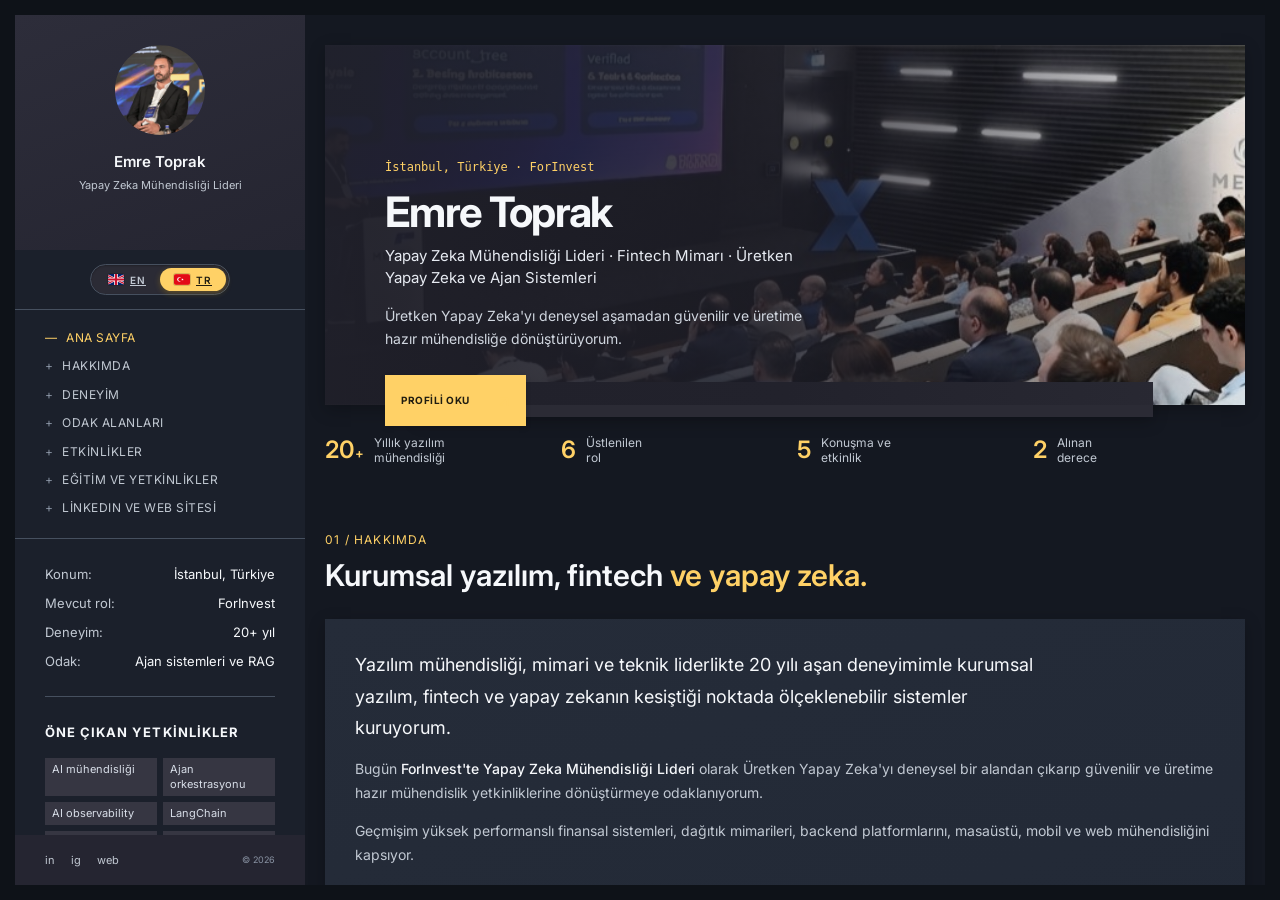
==== tr/index.html @ 0985753e "Add Organization + AboutPage JSON-LD, GitHub sameAs, maintained llms.txt" ====
<!doctype html>
<html lang="tr" data-site-language="tr" data-static-locale="true">
<head>
  <meta charset="utf-8">
  <title>Emre Toprak | Yapay Zeka Mühendisliği Lideri | Fintech Mimarı</title>
  <meta name="viewport" content="width=device-width, initial-scale=1">
  <meta name="theme-color" content="#1e1e28">
  <meta name="description" content="Emre Toprak — ForInvest'te Yapay Zeka Mühendisliği Lideri ve fintech mimarı. Üretken Yapay Zeka, ajan sistemleri, RAG, MCP ve ölçeklenebilir dağıtık sistemler uzmanı.">
  <meta name="author" content="Emre Toprak">
  <meta name="robots" content="index, follow, max-image-preview:large, max-snippet:-1, max-video-preview:-1">
  <meta name="googlebot" content="index, follow">
  <meta name="referrer" content="strict-origin-when-cross-origin">
  <link rel="canonical" href="https://emretoprak.com/tr/">
  <link rel="alternate" hreflang="en" href="https://emretoprak.com/">
  <link rel="alternate" hreflang="tr" href="https://emretoprak.com/tr/">
  <link rel="alternate" hreflang="x-default" href="https://emretoprak.com/">
  <link rel="icon" href="/favicon.ico" sizes="any">
  <link rel="icon" type="image/png" sizes="32x32" href="/favicon-32x32.png">
  <link rel="icon" type="image/png" sizes="16x16" href="/favicon-16x16.png">
  <link rel="apple-touch-icon" sizes="180x180" href="/apple-touch-icon.png">
  <link rel="manifest" href="/site.webmanifest">
  <link rel="preload" as="image" href="/docs/avatar.webp" type="image/webp" fetchpriority="high">
  <meta property="og:locale" content="tr_TR">
  <meta property="og:locale:alternate" content="en_US">
  <meta property="og:type" content="profile">
  <meta property="og:url" content="https://emretoprak.com/tr/">
  <meta property="og:title" content="Emre Toprak | Yapay Zeka Mühendisliği Lideri | Fintech Mimarı">
  <meta property="og:description" content="ForInvest'te Yapay Zeka Mühendisliği Lideri; üretken yapay zeka, ajan sistemleri, RAG, MCP ve finansal yapay zeka uzmanı.">
  <meta property="og:image" content="https://emretoprak.com/docs/cover.jpeg">
  <meta property="og:image:alt" content="Emre Toprak profesyonel profil görseli">
  <meta property="og:image:type" content="image/jpeg">
  <meta property="og:image:width" content="1280">
  <meta property="og:image:height" content="720">
  <meta name="twitter:card" content="summary_large_image">
  <meta name="twitter:title" content="Emre Toprak | Yapay Zeka Mühendisliği Lideri | Fintech Mimarı">
  <meta name="twitter:description" content="ForInvest'te Yapay Zeka Mühendisliği Lideri; üretken yapay zeka, ajan sistemleri, RAG, MCP ve finansal yapay zeka uzmanı.">
  <meta name="twitter:image" content="https://emretoprak.com/docs/cover.jpeg">
  <meta name="twitter:image:alt" content="Emre Toprak profesyonel profil görseli">
  <meta name="twitter:url" content="https://emretoprak.com/tr/">
  <script type="application/ld+json" id="structured-data">
  {
    "@context":"https://schema.org",
    "@graph":[
      {"@type":"ProfilePage","@id":"https://emretoprak.com/tr/#profile","url":"https://emretoprak.com/tr/","name":"Emre Toprak | Yapay Zeka Mühendisliği Lideri | Fintech Mimarı","isPartOf":{"@id":"https://emretoprak.com/#website"},"about":{"@id":"https://emretoprak.com/#person"},"mainEntity":{"@id":"https://emretoprak.com/#person"},"inLanguage":"tr"},
      {"@type":"AboutPage","@id":"https://emretoprak.com/tr/#about","url":"https://emretoprak.com/tr/","name":"Emre Toprak Hakkında","isPartOf":{"@id":"https://emretoprak.com/#website"},"mainEntity":{"@id":"https://emretoprak.com/#person"},"inLanguage":"tr"},
      {"@type":"WebSite","@id":"https://emretoprak.com/#website","url":"https://emretoprak.com/","name":"Emre Toprak","description":"Emre Toprak'ın kişisel web sitesi.","publisher":{"@id":"https://emretoprak.com/#person"},"inLanguage":["en","tr"]},
      {"@type":"Organization","@id":"https://emretoprak.com/#forinvest","name":"ForInvest","legalName":"ForInvest Yazılım ve Teknoloji Hizmetleri A.Ş.","url":"https://www.forinvest.com","logo":{"@type":"ImageObject","url":"https://www.forinvest.com/assets/forinvest/i/btc/logo.svg"},"description":"Gerçek zamanlı piyasa verisi, grafikler, tarama araçları ve yapay zeka destekli finansal çözümler sunan finansal veri ve teknoloji şirketi.","address":{"@type":"PostalAddress","addressLocality":"İstanbul","addressCountry":"TR"},"sameAs":["https://www.forinvest.com","https://mcp.forinvest.com"]},
      {"@type":"Person","@id":"https://emretoprak.com/#person","name":"Emre Toprak","url":"https://emretoprak.com/","image":"https://emretoprak.com/docs/avatar.png","jobTitle":"Yapay Zeka Mühendisliği Lideri","description":"İstanbul'da yaşayan Yapay Zeka Mühendisliği Lideri, fintech mimarı ve üretken yapay zeka uzmanı.","worksFor":{"@id":"https://emretoprak.com/#forinvest"},"address":{"@type":"PostalAddress","addressLocality":"İstanbul","addressCountry":"TR"},"knowsAbout":["Yapay Zeka Mühendisliği","Ajan sistemleri","Finansal yapay zeka","Büyük dil modelleri","RAG","MCP","LangChain","LangGraph","Langflow","Dağıtık sistemler","Fintech mimarisi"],"sameAs":["https://www.linkedin.com/in/etoprak/","https://github.com/emretoprak","https://www.instagram.com/emretoprak/"]},
      {"@type":"ItemList","@id":"https://emretoprak.com/tr/#focus-areas","name":"Emre Toprak'ın odak alanları","itemListElement":[{"@type":"ListItem","position":1,"name":"Yapay Zeka Mühendisliği ve Ajan Sistemleri"},{"@type":"ListItem","position":2,"name":"Alana Özgü LLM'ler ve Finansal Yapay Zeka"},{"@type":"ListItem","position":3,"name":"Üretken Yapay Zeka, RAG ve MCP"},{"@type":"ListItem","position":4,"name":"AI-native Yazılım Mühendisliği"}]}
    ]
  }
  </script>
  <link rel="preconnect" href="https://fonts.googleapis.com">
  <link rel="preconnect" href="https://fonts.gstatic.com" crossorigin>
  <link rel="stylesheet" href="https://fonts.googleapis.com/css2?family=Inter:wght@400;500;600;700&display=swap">
  <link rel="stylesheet" href="/style.css">
</head>
<body>
  <a class="skip-link" href="#scrollbar">İçeriğe geç</a>
  <div class="art-app"><div class="art-app-wrapper"><div class="art-app-container">
    <aside class="art-info-bar" id="info-bar" aria-label="Profil bilgileri"><div class="art-info-bar-frame"><div class="art-header"><button class="art-close" data-close="info" aria-label="Profil panelini kapat">×</button><div class="art-avatar-wrap"><picture><source srcset="/docs/avatar.webp" type="image/webp"><img src="/docs/avatar.png" alt="Emre Toprak portresi" width="400" height="400" decoding="async"></picture></div><h2>Emre Toprak</h2><p>Yapay Zeka Mühendisliği Lideri</p></div><div class="art-language-switcher" aria-label="Dil"><div class="art-lang-toggle" role="group" aria-label="Dil" data-active="tr"><span class="art-lang-thumb" aria-hidden="true"></span><a class="art-lang-opt" data-language="en" aria-pressed="false" href="/"><svg class="art-lang-flag" viewBox="0 0 60 30" preserveAspectRatio="xMidYMid slice" aria-hidden="true" focusable="false"><rect width="60" height="30" fill="#012169"/><path d="M0 0l60 30M60 0L0 30" stroke="#fff" stroke-width="6"/><path d="M0 0l60 30M60 0L0 30" stroke="#C8102E" stroke-width="4"/><path d="M30 0v30M0 15h60" stroke="#fff" stroke-width="10"/><path d="M30 0v30M0 15h60" stroke="#C8102E" stroke-width="6"/></svg><span class="art-lang-label">EN</span></a>
<a class="art-lang-opt is-active" data-language="tr" aria-pressed="true" href="/tr/"><svg class="art-lang-flag" viewBox="0 0 30 20" aria-hidden="true" focusable="false"><rect width="30" height="20" fill="#E30A17"/><circle cx="10" cy="10" r="4" fill="#fff"/><circle cx="11.2" cy="10" r="3.2" fill="#E30A17"/><path fill="#fff" d="M16 7.8l0.52 1.49 1.57 0.03-1.25 0.95 0.45 1.51L16 10.88l-1.29 0.9 0.46-1.51-1.26-0.95 1.58-0.03z"/></svg><span class="art-lang-label">TR</span></a></div></div><nav class="art-left-nav" aria-label="Ana navigasyon"><a class="active" href="#home">Ana sayfa</a><a href="#about">Hakkımda</a><a href="#experience">Deneyim</a><a href="#focus">Odak alanları</a><a href="#events">Etkinlikler</a><a href="#education">Eğitim ve yetkinlikler</a><a href="#contact">LinkedIn ve web sitesi</a></nav><div class="art-scroll-frame" id="scrollbar2"><div class="art-profile-data"><div><span>Konum:</span><strong>İstanbul, Türkiye</strong></div><div><span>Mevcut rol:</span><strong>ForInvest</strong></div><div><span>Deneyim:</span><strong>20+ yıl</strong></div><div><span>Odak:</span><strong>Ajan sistemleri ve RAG</strong></div></div><div class="art-divider"></div><h3 class="art-side-title">Öne çıkan yetkinlikler</h3><div class="art-skill-groups compact"><span>AI mühendisliği</span><span>Ajan orkestrasyonu</span><span>AI observability</span><span>LangChain</span><span>LLM</span><span>LangGraph</span><span>Langflow</span><span>RAG</span><span>MCP</span><span>Java</span><span>TypeScript</span><span>Node.js</span><span>React</span><span>Vue</span><span>Python</span><span>Derin öğrenme</span><span>Fintech mimarisi</span><span>Dağıtık sistemler</span></div><div class="art-divider"></div><h3 class="art-side-title">Diller</h3><ul class="art-knowledge"><li>İngilizce — Profesyonel çalışma yeterliliği</li><li>Türkçe — Ana dil veya iki dilli yetkinlik</li></ul><a class="art-download" href="https://www.linkedin.com/in/etoprak/" target="_blank" rel="noopener">LinkedIn profilini görüntüle <span>↗</span></a></div><div class="art-social"><a href="https://www.linkedin.com/in/etoprak/" target="_blank" rel="noopener" aria-label="LinkedIn">in</a><a href="https://www.instagram.com/emretoprak/" target="_blank" rel="noopener" aria-label="Instagram">ig</a><a href="/" aria-label="Kişisel web sitesi">web</a><span>© <span id="year"></span></span></div></div></aside>
    <main class="art-content" id="scrollbar" aria-label="Ana içerik"><div class="art-curtain" data-close="all"></div><div class="art-top-bg"></div><div class="art-content-frame">
      <section class="art-section art-banner" id="home" aria-labelledby="home-heading"><div class="art-banner-back"></div><div class="art-banner-overlay"></div><div class="art-banner-content"><p class="art-code">İstanbul, Türkiye · ForInvest</p><h1 id="home-heading">Emre Toprak</h1><p class="art-banner-subtitle">Yapay Zeka Mühendisliği Lideri · Fintech Mimarı · Üretken Yapay Zeka ve Ajan Sistemleri</p><p class="art-banner-text">Üretken Yapay Zeka'yı deneysel aşamadan güvenilir ve üretime hazır mühendisliğe dönüştürüyorum.</p><a href="#about" class="art-btn">Profili oku <span>↗</span></a></div><picture><source srcset="/docs/avatar.webp" type="image/webp"><img class="art-banner-avatar" src="/docs/avatar.png" alt="Emre Toprak portresi" width="400" height="400" fetchpriority="high" decoding="async"></picture></section>
      <section class="art-counters" aria-label="Profil özeti"><div><strong>20<span>+</span></strong><p>Yıllık yazılım<br>mühendisliği</p></div><div><strong>6</strong><p>Üstlenilen<br>rol</p></div><div><strong>5</strong><p>Konuşma ve<br>etkinlik</p></div><div><strong>2</strong><p>Alınan<br>derece</p></div></section>
      <section class="art-section" id="about" aria-labelledby="about-heading"><div class="art-heading"><p>01 / Hakkımda</p><h2 id="about-heading">Kurumsal yazılım, fintech <span>ve yapay zeka.</span></h2></div><div class="art-card art-about"><p class="art-lead">Yazılım mühendisliği, mimari ve teknik liderlikte 20 yılı aşan deneyimimle kurumsal yazılım, fintech ve yapay zekanın kesiştiği noktada ölçeklenebilir sistemler kuruyorum.</p><p>Bugün <b>ForInvest'te Yapay Zeka Mühendisliği Lideri</b> olarak Üretken Yapay Zeka'yı deneysel bir alandan çıkarıp güvenilir ve üretime hazır mühendislik yetkinliklerine dönüştürmeye odaklanıyorum.</p><p>Geçmişim yüksek performanslı finansal sistemleri, dağıtık mimarileri, backend platformlarını, masaüstü, mobil ve web mühendisliğini kapsıyor.</p><p>Güncel odağım AI-native yazılım mühendisliği: otonom ajan sistemleri, RAG mimarileri, Model Context Protocol (MCP) entegrasyonları ve mühendislik verimliliğini artıran yapay zeka destekli geliştirici araçları.</p><p>Ayrıca finansal kullanım senaryoları için alana özgü LLM geliştirme, ince ayar, model değerlendirme ve üretime hazırlık çalışmaları yürütüyorum.</p></div></section>
      <section class="art-section" id="experience" aria-labelledby="experience-heading"><div class="art-heading"><p>02 / Deneyim</p><h2 id="experience-heading">Profesyonel <span>deneyim.</span></h2></div><div class="art-timeline"><div class="art-company-group"><div class="art-company-heading">ForInvest</div><p class="art-company-meta">Tam zamanlı · 3 yıl 11 ay · Uzaktan</p><article class="forinvest-role"><time datetime="2025-08">Ağu 2025 — Günümüz · 1 yıl 3 ay</time><div class="art-timeline-dot"></div><div><p class="art-company">Yapay Zeka Mühendisliği Lideri <small>Tam zamanlı · Uzaktan</small></p><h3>Yapay Zeka Mühendisliği Lideri</h3><ul class="art-detail-list"><li class="art-bullet-formind"><a href="https://formind.forinvest.com" target="_blank" rel="noopener">ForMind</a> ve <a href="https://mcp.forinvest.com" target="_blank" rel="noopener">ForInvest MCP</a> ürünlerini tasarlayıp yayına alarak öncü finansal yapay zeka ekosistemlerini ve model-bağlam protokol yapılarını hayata geçirdim.</li><li>Claude, OpenAI ve Google modellerini kesintisiz orkestre eden kurumsal AgentCore çoklu LLM iş akışı altyapısını kurdum ve sürdürdüm.</li><li>Kod tabanlarını otonom biçimde okuyan, sorunları çözen, takip sistemlerini güncelleyen ve Merge Request (MR) açan, GitLab entegrasyonlu üretim seviyesi bir AI Developer ajanı geliştirdim.</li><li>Gelişmiş RAG (Retrieval-Augmented Generation) mimarileri, finansal alana özgü LLM ince ayar hatları ve semantik grafikler tasarlayıp uyguladım.</li><li>Otomatik kod analizi, güvenlik açığı taraması, güvenlik uyumu ve sentetik test üretimi için yapay zeka destekli CI/CD kalite kapıları geliştirdim.</li><li>Üretken yapay zeka yığınına hâkim olarak LangChain, LangGraph ve Langflow ile karmaşık otonom ajanlar ve diyalog grafikleri geliştirdim.</li></ul><p class="art-role-skills"><b>LangChain, Büyük Dil Modelleri (LLM)</b> ve +15 yetkinlik</p></div></article><article class="forinvest-role"><time datetime="2022-12/2025-08">Ara 2022 — Ağu 2025 · 2 yıl 9 ay</time><div class="art-timeline-dot"></div><div><p class="art-company">Kıdemli Yazılım Geliştirme Takım Lideri <small>Tam zamanlı · İstanbul, Türkiye · Hibrit</small></p><h3>Kıdemli Yazılım Geliştirme Takım Lideri</h3><ul class="art-detail-list"><li>Node.js, Java ve modern frontend frameworkleriyle yüksek erişilebilirlikli, kritik önemdeki fintech sistemlerini geliştiren çapraz fonksiyonlu mühendislik ekiplerine liderlik ettim.</li><li>Maksimum sistem dayanıklılığı, hata toleransı ve gevşek bağlılığı sağlayacak kurumsal sistem tasarımı ve üst düzey mimari kararlara öncülük ettim.</li><li>CloudFlare önbellekleme ve edge computing ile desteklenen sağlam bir widget sunum altyapısı geliştirerek aylık milyarlarca isteği karşıladım.</li><li>Güvenli, PCI uyumlu global ödeme geçidi entegrasyonları ve yüksek hacimli işlem sistemleri kurdum.</li><li>React, React Native ve Vue kullanarak yüksek performanslı finansal panolar ve canlı at yarışı takip istemcileri geliştirdim.</li><li>Yapılandırılmamış finansal piyasa verisini eyleme dönüştürülebilir analitik varlıklara çeviren derin öğrenme ve büyük veri girişimlerini yönettim.</li></ul><p class="art-role-skills"><b>Full-Stack Geliştirme, TypeScript</b> ve +8 yetkinlik</p></div></article></div><article><time datetime="2014-10/2022-12">Eki 2014 — Ara 2022 · 8 yıl 3 ay</time><div class="art-timeline-dot"></div><div><p class="art-company">Yazılım Takım Lideri <small>Foreks · Tam zamanlı · İstanbul, Türkiye · Hibrit</small></p><h3>Yazılım Takım Lideri</h3><ul class="art-detail-list"><li>Canlı akan borsa verisi, gerçek zamanlı teknik analiz modülleri ve gelişmiş finansal metrikler içeren kapsamlı, uçtan uca bir Finansal Veri Terminali geliştirdim.</li><li>Monolitik eski uygulamaları optimize edilmiş bir Java ve Node.js backend mikroservis mimarisine taşıyan büyük bir bulut-yerel geçişe öncülük ettim.</li><li>Karmaşık çok sunuculu kurulumları yüksek verimli tek sunuculu topolojilerde birleştirerek büyük altyapı maliyet düşüşleri ve kaynak optimizasyonu sağladım.</li><li>React ve Vue ile duyarlı ve hızlı istemci taraflı uygulamalar sunarak temel veri ürünlerinin UI/UX yeniden yazımını yönettim.</li></ul><p class="art-role-skills"><b>Java, TypeScript</b> ve +6 yetkinlik</p></div></article><article><time datetime="2012-07/2014-02">Tem 2012 — Şub 2014 · 1 yıl 8 ay</time><div class="art-timeline-dot"></div><div><p class="art-company">Kıdemli Yazılım Geliştirici <small>Innova · Tam zamanlı · İstanbul, Türkiye · Ofiste</small></p><h3>Kıdemli Yazılım Geliştirici</h3><ul class="art-detail-list"><li>Otomatik tahsilat, mutabakat ve uzlaştırma motorlarına odaklanan kurumsal seviye bankacılık ve kurumsal ödeme sistemleri geliştirdim.</li><li>E-Fatura uyum sistemleri ve çapraz platform ERP senkronizasyon katmanları dahil kritik finansal entegrasyonları kurup ölçeklendirdim.</li><li>Yapılandırılmış veri kalıcılığı için .NET, MVC desenleri ve NHibernate ORM kullanarak backend iş mantığını yönettim.</li></ul><p class="art-role-skills"><b>Yazılım Mimarisi, .NET Framework</b> ve +4 yetkinlik</p></div></article><article><time datetime="2009-08/2012-07">Ağu 2009 — Tem 2012 · 3 yıl</time><div class="art-timeline-dot"></div><div><p class="art-company">Yazılım Geliştirici <small>IBS Software · Tam zamanlı · İstanbul, Türkiye · Ofiste</small></p><h3>Yazılım Geliştirici</h3><ul class="art-detail-list"><li>JSP kullanarak canlı borsa tickerları ve etkileşimli widget'ları üçüncü taraf portallara gömen gerçek zamanlı web tabanlı finansal akış uygulamaları geliştirdim.</li><li>.NET Framework ile sağlam, çok iş parçacıklı piyasa verisi işleme araçları ve masaüstü/web alım-satım arayüzleri geliştirmek için yoğun biçimde çalıştım.</li></ul><p class="art-role-skills"><b>Java, JavaScript</b> ve +2 yetkinlik</p></div></article><article><time datetime="2006-08/2009-07">Ağu 2006 — Tem 2009 · 3 yıl</time><div class="art-timeline-dot"></div><div><p class="art-company">Web Geliştirici <small>avkom · Tam zamanlı · İstanbul, Türkiye · Ofiste</small></p><h3>Web Geliştirici</h3><ul class="art-detail-list"><li>PHP kullanarak sıfırdan özel web uygulamaları, dinamik içerik yönetim sistemleri ve ticari web portalları geliştirdim.</li><li>.NET CRM platformları içinde iş akışlarını tasarlayıp entegre ettim ve temel modülleri müşteri gereksinimlerine göre genişlettim.</li><li>Özel ön yüz stillendirme ve düzenler aracılığıyla müşteriye özel kullanıcı arayüzleri (UI) ve kullanıcı deneyimleri (UX) oluşturdum.</li></ul><p class="art-role-skills"><b>PHP, HTML</b> ve +2 yetkinlik</p></div></article></div></section>
      <section class="art-section" id="focus" aria-labelledby="focus-heading"><div class="art-heading"><p>03 / Odak alanları</p><h2 id="focus-heading">Yapay zekanın mühendislikle <span>buluştuğu yer.</span></h2></div><div class="art-service-grid"><article class="art-card"><div class="art-icon">⌁</div><h3>Yapay Zeka Mühendisliği ve Ajan Sistemleri</h3><p>Otonom ajanlar, diyalog grafikleri ve yapay zeka destekli geliştirici araçları tasarlıyorum.</p><div class="art-focus-tags"><span>Otonom ajanlar</span><span>Ajan orkestrasyonu</span><span>Mühendislik liderliği</span></div></article><article class="art-card"><div class="art-icon">◈</div><h3>Alana Özgü LLM'ler ve Finansal Yapay Zeka</h3><p>Finans terminolojisi, iş akışları ve alan bilgisi üzerine ince ayar ve model değerlendirme çalışmaları.</p><div class="art-focus-tags"><span>LLM ince ayarı</span><span>Model değerlendirme</span><span>Finansal yapay zeka</span></div></article><article class="art-card"><div class="art-icon">◌</div><h3>Üretken Yapay Zeka, RAG ve MCP</h3><p>RAG mimarileri, Model Context Protocol entegrasyonları, semantik grafikler ve üretime hazır yapay zeka.</p><div class="art-focus-tags"><span>RAG</span><span>MCP</span><span>Semantik grafikler</span></div></article><article class="art-card"><div class="art-icon">⌬</div><h3>AI-native Yazılım Mühendisliği</h3><p>Mimari, geliştirme, test, güvenlik, dağıtım ve operasyon süreçlerinde yapay zeka uygulamaları.</p><div class="art-focus-tags"><span>Geliştirici verimliliği</span><span>SDLC otomasyonu</span><span>Kalite ve güvenlik</span></div></article></div></section>
      <section class="art-section" id="events" aria-labelledby="events-heading"><div class="art-heading"><p>04 / Konuşmalar ve etkinlikler</p><h2 id="events-heading">Çalışmaları <span>paylaşmak.</span></h2></div><div class="art-event-slider" data-event-slider><button class="art-slider-button art-slider-prev" type="button" data-slider-prev aria-label="Önceki etkinlik">‹</button><div class="art-event-viewport"><div class="art-event-track"><figure class="art-event-slide is-active"><img src="/docs/dms/agentic-ai-aws.jpeg" alt="Agentic AI ve AWS etkinliği sunumu" width="1280" height="720" loading="lazy" decoding="async"><figcaption><b>Agentic AI Türkiye</b><span>AWS AI ve Cloud</span></figcaption></figure><figure class="art-event-slide"><img src="/docs/dms/cloud-day-istanbul-aws.jpeg" alt="AWS Cloud Day Türkiye sunumu" width="1440" height="1440" loading="lazy" decoding="async"><figcaption><b>AWS Cloud Day Türkiye</b><span>Finansal yatırım kararlarında üretken yapay zeka</span></figcaption></figure><figure class="art-event-slide"><img src="/docs/dms/cloud-day-istanbul-aws-sahne.jpeg" alt="Emre Toprak AWS Cloud Day İstanbul sahnesinde sunum yapıyor" width="1451" height="963" loading="lazy" decoding="async"><figcaption><b>AWS Cloud Day İstanbul</b><span>Finansal hizmetlerde üretken yapay zeka</span></figcaption></figure><figure class="art-event-slide"><img src="/docs/dms/forinvest-summit-2025.jpeg" alt="ForInvest InvestTech Summit 2025 sunumu" width="1280" height="1600" loading="lazy" decoding="async"><figcaption><b>ForInvest InvestTech Summit '25</b><span>Yapay zeka merkezli nasıl olunur</span></figcaption></figure><figure class="art-event-slide"><img src="/docs/dms/kiro-ai-aws.jpeg" alt="ForInvest Kiro ile FinTech inovasyonunu hızlandırıyor sunumu" width="1528" height="924" loading="lazy" decoding="async"><figcaption><b>Kiro ile FinTech inovasyonu</b><span>AWS · Yapay Zeka Mühendisliği</span></figcaption></figure></div></div><button class="art-slider-button art-slider-next" type="button" data-slider-next aria-label="Sonraki etkinlik">›</button><div class="art-slider-dots" role="tablist" aria-label="Etkinlik slaytları"></div></div></section>
      <section class="art-section" id="education" aria-labelledby="education-heading"><div class="art-heading"><p>05 / Eğitim ve yetkinlikler</p><h2 id="education-heading">Eğitim ve <span>yetkinlikler.</span></h2></div><div class="art-two-col"><div class="art-card"><h3>Eğitim</h3><div class="art-edu"><b>İstanbul Üniversitesi</b><span>Lisans · Yönetim Bilişim Sistemleri</span><p>Veritabanı yönetimi, sistem analizi, nesne yönelimli programlama, veri yapıları ve bilgi sistemleri mimarisi.</p></div><div class="art-edu"><b>Sakarya Üniversitesi</b><span>Yüksek Lisans · Bilgisayar / Bilişim Mühendisliği</span><p>Gerçek zamanlı sanal piyasa verisi analizi, tahmin sistemleri, finansal veri işleme ve teknik analiz araştırmaları.</p></div><div class="art-languages"><b>Diller</b><span>İngilizce — Profesyonel çalışma yeterliliği</span><span>Türkçe — Ana dil veya iki dilli yetkinlik</span></div></div><div class="art-card"><h3>Yetkinlikler</h3><div class="art-skill-groups full"><span>Yapay Zeka Mühendisliği</span><span>Ajan orkestrasyonu</span><span>LLM</span><span>LangChain</span><span>LangGraph</span><span>Langflow</span><span>RAG</span><span>MCP</span><span>Java</span><span>TypeScript</span><span>JavaScript</span><span>Node.js</span><span>React</span><span>Vue</span><span>Python</span><span>Derin öğrenme</span><span>Yazılım mimarisi</span><span>Finansal yapay zeka</span><span>Full-stack geliştirme</span></div></div></div></section>
      <section class="art-section" id="contact" aria-labelledby="contact-heading"><div class="art-heading"><p>06 / Doğrulanmış bağlantılar</p><h2 id="contact-heading">Beni <span>LinkedIn'de bulun.</span></h2></div><div class="art-card art-links-card"><p>Profesyonel profil ve doğrulanmış bağlantılar:</p><div class="art-link-grid"><a href="https://www.linkedin.com/in/etoprak/" target="_blank" rel="noopener"><b>LinkedIn</b><span>linkedin.com/in/etoprak ↗</span></a><a href="https://www.instagram.com/emretoprak/" target="_blank" rel="noopener"><b>Instagram</b><span>instagram.com/emretoprak ↗</span></a><a href="/" rel="noopener"><b>Kişisel web sitesi</b><span>emretoprak.com ↗</span></a></div></div></section>
      <footer class="art-footer"><span>© <span id="footer-year"></span> Emre Toprak</span><span>Yapay Zeka Mühendisliği Lideri · Fintech Mimarı · Üretken Yapay Zeka ve Ajan Sistemleri</span></footer>
    </div></main>
  </div></div></div>
  <div class="art-lightbox" data-lightbox aria-hidden="true" role="dialog" aria-modal="true" aria-label="Büyütülmüş etkinlik görseli"><button class="art-lightbox-close" type="button" data-lightbox-close aria-label="Büyütülmüş görseli kapat">×</button><img src="" alt="Büyütülmüş etkinlik görseli" data-lightbox-image><p data-lightbox-caption></p></div><div class="art-mobile-top-bar"><a class="art-mobile-info" data-info-toggle aria-label="Profili aç" href="#">ET</a><span>Emre Toprak</span><div class="art-lang-toggle is-mobile" role="group" aria-label="Dil" data-active="tr"><span class="art-lang-thumb" aria-hidden="true"></span><a class="art-lang-opt" data-language="en" href="/" aria-label="English"><svg class="art-lang-flag" viewBox="0 0 60 30" preserveAspectRatio="xMidYMid slice" aria-hidden="true" focusable="false"><rect width="60" height="30" fill="#012169"/><path d="M0 0l60 30M60 0L0 30" stroke="#fff" stroke-width="6"/><path d="M0 0l60 30M60 0L0 30" stroke="#C8102E" stroke-width="4"/><path d="M30 0v30M0 15h60" stroke="#fff" stroke-width="10"/><path d="M30 0v30M0 15h60" stroke="#C8102E" stroke-width="6"/></svg><span class="art-lang-label">EN</span></a><a class="art-lang-opt is-active" data-language="tr" href="/tr/" aria-label="Türkçe"><svg class="art-lang-flag" viewBox="0 0 30 20" aria-hidden="true" focusable="false"><rect width="30" height="20" fill="#E30A17"/><circle cx="10" cy="10" r="4" fill="#fff"/><circle cx="11.2" cy="10" r="3.2" fill="#E30A17"/><path fill="#fff" d="M16 7.8l0.52 1.49 1.57 0.03-1.25 0.95 0.45 1.51L16 10.88l-1.29 0.9 0.46-1.51-1.26-0.95 1.58-0.03z"/></svg><span class="art-lang-label">TR</span></a></div><button class="art-mobile-menu" data-menu-toggle aria-label="Menüyü aç">☰</button></div><script src="/script.js"></script>
</body>
</html>
---- style.css ----
:root{--bg:#141821;--surface:#1b202b;--card:#252c39;--card-2:#222936;--text:#f6f8fb;--muted:#c1c8d2;--line:#46505f;--accent:#ffd166;--shadow:0 5px 16px rgba(0,0,0,.24);--font:'Inter',Arial,Helvetica,sans-serif}*{box-sizing:border-box}html{scroll-behavior:smooth}body{margin:0;background:#0e1218;color:var(--text);font:14px/1.65 var(--font)}.skip-link{position:fixed;left:20px;top:-50px;background:var(--accent);color:#111;padding:9px 14px;z-index:200;text-decoration:none}.skip-link:focus{top:20px}.art-app{width:100%;min-height:100vh;padding:15px}.art-app-wrapper{max-width:1440px;height:calc(100vh - 30px);margin:auto;background:var(--bg);overflow:hidden}.art-app-container{height:100%;display:flex;position:relative}.art-info-bar{width:290px;min-width:290px;height:100%;background:var(--surface);position:relative;z-index:20}.art-info-bar-frame{height:100%;position:relative;display:flex;flex-direction:column;min-height:0}.art-header{height:235px;min-height:235px;flex:0 0 235px;padding:30px;text-align:center;background:linear-gradient(159deg,#2d2d3a 0%,#252531 100%);position:relative}.art-avatar-wrap{width:90px;height:90px;margin:0 auto 14px;position:relative}.art-avatar-wrap img{width:100%;height:100%;object-fit:cover;border-radius:50%;filter:grayscale(.1)}.art-lamp{position:absolute;bottom:3px;right:2px;width:16px;height:16px;border:3px solid #2d2d3a;border-radius:50%;background:#6ac276}.art-header h2{font-size:15px;margin:0;font-weight:600}.art-header p{color:var(--muted);font-size:11px;margin:1px 0 0}.art-close{display:none}.art-scroll-frame{height:auto;min-height:0;flex:1 1 auto;overflow:auto;padding:24px 30px 70px;scrollbar-width:thin;scrollbar-color:#555 var(--surface)}.art-scroll-frame::-webkit-scrollbar,.art-content::-webkit-scrollbar{width:4px}.art-scroll-frame::-webkit-scrollbar-thumb,.art-content::-webkit-scrollbar-thumb{background:#555;border-radius:5px}.art-profile-data{font-size:11px}.art-profile-data div{display:flex;justify-content:space-between;margin-bottom:7px}.art-profile-data span{color:var(--muted)}.art-profile-data strong{font-weight:400}.art-divider{height:1px;background:var(--line);margin:24px 0}.art-circles{display:flex;justify-content:space-between;text-align:center;gap:8px}.art-circle{font-size:9px;color:var(--muted);width:33%}.circle-value{width:58px;height:58px;margin:0 auto 7px;border:3px solid var(--accent);border-right-color:#4d4d57;border-radius:50%;display:flex;align-items:center;justify-content:center;color:var(--text);font-size:14px}.circle-value small{font-size:8px;color:var(--accent)}.art-side-title{font-size:11px;margin:0 0 15px;text-transform:uppercase;letter-spacing:.08em}.art-progress-list>div{margin-bottom:13px}.art-progress-list>div>div{display:flex;justify-content:space-between;font-size:10px;margin-bottom:5px}.art-progress-list span{color:#e7ebf2}.art-progress-list b{font-weight:400;color:var(--muted)}.art-progress-list i{display:block;height:4px;background:#464650;border-radius:4px}.art-progress-list em{display:block;height:100%;background:var(--accent);border-radius:4px}.art-knowledge{list-style:none;padding:0;margin:0;color:var(--muted);font-size:10px}.art-knowledge li{margin:5px 0}.art-knowledge li:before{content:'✓';color:var(--accent);margin-right:8px}.art-download{display:flex;justify-content:space-between;color:var(--text);font-size:11px;text-decoration:none;border-top:1px solid var(--line);margin-top:25px;padding-top:15px}.art-download span,.art-service-grid a span,.art-btn span{color:var(--accent);font-size:16px}.art-social{height:50px;min-height:50px;flex:0 0 50px;position:relative;bottom:auto;left:auto;right:auto;background:#252531;display:flex;align-items:center;gap:16px;padding:0 30px;font-size:11px}.art-social a{color:var(--muted);text-decoration:none}.art-social a:hover{color:var(--accent)}.art-social>span{color:#8993a3;margin-left:auto;font-size:9px}.art-left-nav{border-bottom:1px solid var(--line);padding:14px 30px 15px;margin:0;flex:0 0 auto}.art-left-nav a{display:flex;align-items:center;gap:9px;color:var(--muted);font-size:10px;text-decoration:none;text-transform:uppercase;letter-spacing:.04em;padding:4px 0}.art-left-nav a:before{content:'+';color:#8993a3;font-size:12px}.art-left-nav a:hover,.art-left-nav a.active{color:var(--accent)}.art-left-nav a.active:before{content:'—';color:var(--accent)}.art-content{position:relative;flex:1;height:100%;overflow-y:auto;overflow-x:hidden;padding-right:0;scroll-behavior:smooth}.art-menu-bar{display:none}.art-content-frame{position:relative;max-width:920px;margin:0 auto;padding-bottom:45px}.art-section{padding:60px 0 0}.art-banner{height:360px;margin:30px 0 0;position:relative;overflow:visible;background:url('/docs/cover.jpeg') center/cover;box-shadow:var(--shadow)}.art-banner-back{position:absolute;left:10%;right:10%;bottom:-12px;height:35px;background:#2b2b35;box-shadow:var(--shadow)}.art-banner-overlay{position:absolute;inset:0;background:linear-gradient(90deg,rgba(32,32,42,.97) 0%,rgba(32,32,42,.82) 50%,rgba(32,32,42,.1) 100%)}.art-banner-content{position:relative;z-index:2;padding:55px 45% 35px 60px}.art-code{font:12px/1.2 monospace;color:var(--accent);margin:0 0 15px}.art-banner h1{font-size:42px;line-height:1.1;margin:0 0 9px;letter-spacing:-.04em}.art-banner-subtitle{font-size:13px;color:#e7ebf2;margin:0 0 14px}.art-banner-subtitle span{color:var(--accent);margin:0 5px}.art-banner-text{color:#d0d6df;font-size:12px;line-height:1.6;margin:0 0 24px}.art-banner-photo{display:none}.art-btn{display:inline-flex;align-items:center;gap:28px;background:var(--accent);color:#201d11;padding:12px 16px;text-decoration:none;font-size:10px;font-weight:bold;text-transform:uppercase;letter-spacing:.05em;box-shadow:0 2px 5px rgba(0,0,0,.15)}.art-btn:hover{filter:brightness(1.08);transform:translateY(-2px)}.art-counters{display:grid;grid-template-columns:repeat(4,1fr);padding:30px 0 5px;gap:24px}.art-counters>div{display:flex;gap:10px;align-items:center}.art-counters strong{font-size:24px;line-height:1;color:var(--accent);font-weight:600}.art-counters strong span{font-size:13px}.art-counters p{margin:0;color:var(--muted);font-size:10px;line-height:1.25}.art-heading{margin-bottom:26px}.art-heading>p{color:var(--accent);font-size:10px;text-transform:uppercase;letter-spacing:.1em;margin:0 0 7px}.art-heading h2{font-size:28px;line-height:1.2;margin:0;font-weight:600}.art-heading h2 span,.art-contact h2 span{color:var(--accent)}.art-card{background:linear-gradient(159deg,var(--card) 0%,var(--card-2) 100%);padding:30px;box-shadow:var(--shadow);margin-bottom:20px}.art-about{max-width:100%}.art-card p{color:var(--muted);font-size:12px;margin:0 0 13px}.art-card p b{color:var(--text);font-weight:500}.art-lead{font-size:17px!important;line-height:1.45;color:var(--text)!important;max-width:680px}.art-about-grid{display:grid;grid-template-columns:repeat(3,1fr);gap:15px;border-top:1px solid var(--line);margin-top:25px;padding-top:20px}.art-about-grid span{display:block;color:var(--accent);font-size:10px}.art-about-grid b{display:block;font-size:11px;margin:5px 0}.art-about-grid small{color:var(--muted);font-size:10px}.art-timeline{position:relative}.art-timeline:before{content:'';position:absolute;left:132px;top:10px;bottom:25px;width:1px;background:var(--line)}.art-timeline article{display:grid;grid-template-columns:112px 40px 1fr;gap:0;padding:0 0 28px}.art-timeline time{font-size:10px;color:var(--muted);text-align:right;padding-top:3px}.art-timeline-dot{width:11px;height:11px;border:2px solid var(--accent);background:var(--bg);border-radius:50%;margin:4px auto;position:relative;z-index:1}.art-timeline article>div:last-child{border-bottom:1px solid var(--line);padding:0 0 23px}.art-company{font-size:11px!important;color:var(--accent)!important;margin:0 0 5px!important}.art-company small{color:var(--muted);margin-left:5px}.art-timeline h3{font-size:17px;margin:0 0 8px}.art-timeline p:not(.art-company){font-size:11px;line-height:1.6;color:var(--muted);margin:0}.art-tags{display:flex;gap:6px;margin-top:13px;flex-wrap:wrap}.art-tags span{border:1px solid #50505a;color:#b8c0cb;font-size:9px;padding:2px 7px}.art-service-grid,.art-project-grid{display:grid;grid-template-columns:repeat(3,1fr);gap:20px}.art-service-grid .art-card{margin:0;min-height:220px}.art-icon{font-size:35px;color:var(--accent);line-height:1;margin-bottom:22px}.art-service-grid h3,.art-project-grid h3{font-size:16px;margin:0 0 9px}.art-service-grid a{color:var(--text);font-size:10px;text-decoration:none;display:inline-flex;gap:14px;margin-top:10px}.art-project-grid{grid-template-columns:repeat(2,1fr)}.art-project-grid .art-card{position:relative;min-height:175px;margin:0}.art-project-grid p{color:var(--accent);font-size:10px!important;text-transform:uppercase;letter-spacing:.06em;margin:0 0 8px}.art-project-grid h3{font-size:18px}.art-project-grid span{font-size:11px;color:var(--muted)}.art-project-number{position:absolute;right:22px;top:20px;color:#8993a3!important;font:12px monospace!important}.art-two-col{display:grid;grid-template-columns:1fr 1fr;gap:20px}.art-two-col .art-card{margin:0}.art-two-col h3{font-size:16px;margin:0 0 20px}.art-edu{border-left:2px solid var(--accent);padding-left:13px;margin:0 0 18px}.art-edu b{font-size:12px;display:block}.art-edu span{color:var(--accent);font-size:10px;display:block}.art-edu p{font-size:10px;margin-top:7px}.art-toolkit{display:flex;gap:7px;flex-wrap:wrap}.art-toolkit span{border:1px solid #4b4b55;color:#d0d6df;padding:5px 8px;font-size:10px}.art-gallery{display:grid;grid-template-columns:repeat(3,1fr);gap:15px}.art-gallery figure{margin:0;background:var(--card);box-shadow:var(--shadow)}.art-gallery img{width:100%;height:145px;display:block;object-fit:cover;filter:saturate(.75)}.art-gallery figcaption{padding:12px;font-size:10px;color:#e7ebf2;line-height:1.3}.art-contact{background:linear-gradient(159deg,#2d2d3a,#252531);padding:55px 30px;text-align:center;margin-top:60px;box-shadow:var(--shadow)}.art-contact p{color:var(--accent);font-size:11px;margin:0 0 8px}.art-contact h2{font-size:32px;line-height:1.2;margin:0 0 25px}.art-footer{display:flex;justify-content:space-between;color:#8993a3;font-size:10px;padding:25px 0 0}.art-menu-bar{width:230px;min-width:230px;height:100%;background:#252531;position:absolute;right:-150px;top:0;z-index:25;transition:right .45s ease;box-shadow:-5px 0 15px rgba(0,0,0,.12)}.art-menu-bar.open{right:0}.art-menu-header{height:70px;border-bottom:1px solid #3d3d47;display:flex;align-items:center;padding-left:28px}.art-menu-button{width:28px;height:28px;background:none;border:0;cursor:pointer;position:relative}.art-menu-button span{position:absolute;width:21px;height:2px;background:var(--text);left:2px;top:13px;transition:.3s}.art-menu-button span:first-child{transform:rotate(45deg)}.art-menu-button span:last-child{transform:rotate(-45deg)}.art-menu-bar:not(.open) .art-menu-button span:first-child{transform:rotate(0);top:9px}.art-menu-bar:not(.open) .art-menu-button span:last-child{transform:rotate(0);top:18px}.art-menu-bar nav{padding:35px 30px}.art-menu-bar nav a{display:block;color:var(--muted);font-size:11px;text-decoration:none;text-transform:uppercase;letter-spacing:.05em;padding:8px 0;transition:.2s}.art-menu-bar nav a:hover,.art-menu-bar nav a.active{color:var(--accent)}.art-menu-footer{position:absolute;bottom:28px;left:30px;display:flex;gap:18px}.art-menu-footer a{font-size:10px;color:#aeb7c4;text-decoration:none}.art-menu-footer a:hover{color:var(--accent)}.art-mobile-top-bar{display:none}.art-curtain{display:none}@media(max-width:1100px){.art-content{padding-right:60px}.art-content-frame{max-width:850px}.art-banner-content{padding-left:45px}.art-banner-photo{right:15px;width:210px}}@media(max-width:920px){.art-app{padding:0}.art-app-wrapper{height:100vh;max-width:none}.art-info-bar{position:absolute;left:-290px;transition:left .45s ease;height:100%;z-index:40}.art-info-bar.open{left:0}.art-content{height:calc(100% - 70px);margin-top:70px;padding:0 15px 0 15px;width:100%}.art-content-frame{max-width:920px}.art-menu-bar{height:calc(100% - 70px);top:70px;right:-230px}.art-menu-bar.open{right:0}.art-mobile-top-bar{height:70px;display:flex;align-items:center;justify-content:space-between;padding:0 20px;background:#252531;color:var(--text);position:fixed;left:0;right:0;top:0;z-index:50;font-size:12px}.art-mobile-top-bar button{background:none;border:0;color:var(--accent);cursor:pointer;font-weight:bold}.art-mobile-info{font-size:14px}.art-mobile-menu{font-size:20px}.art-curtain{position:fixed;display:block;inset:0;background:rgba(16,16,20,.7);z-index:-1;opacity:0;transition:opacity .3s}.art-curtain.open{z-index:35;opacity:1}.art-banner{margin-top:15px}.art-banner-content{padding:45px 40% 30px 35px}.art-banner-photo{width:190px;height:260px}.art-section{padding-top:45px}.art-counters{padding-top:25px}.art-menu-bar nav{padding-top:25px}}@media(max-width:650px){.art-banner{height:430px}.art-banner-overlay{background:linear-gradient(90deg,rgba(32,32,42,.98),rgba(32,32,42,.72))}.art-banner-content{padding:38px 25px}.art-banner h1{font-size:34px}.art-banner-photo{opacity:.35;width:185px;height:240px;right:-12px}.art-counters{grid-template-columns:1fr 1fr;gap:18px;padding-bottom:0}.art-counters>div:nth-child(odd){border-right:1px solid var(--line)}.art-counters>div{padding:8px 10px}.art-heading h2{font-size:24px}.art-about-grid,.art-service-grid,.art-two-col,.art-gallery{grid-template-columns:1fr}.art-project-grid{grid-template-columns:1fr}.art-timeline:before{left:74px}.art-timeline article{grid-template-columns:58px 32px 1fr}.art-timeline time{text-align:left;font-size:9px}.art-timeline h3{font-size:15px}.art-timeline article>div:last-child{padding-bottom:18px}.art-card{padding:22px}.art-footer{display:block}.art-footer span{display:block;margin-top:5px}.art-contact h2{font-size:26px}.art-banner-text{max-width:260px}.art-section{padding-top:38px}}@media(max-width:350px){.art-timeline:before{left:62px}.art-timeline article{grid-template-columns:50px 25px 1fr}.art-banner h1{font-size:30px}}

/* CV content components */
.art-skill-groups{display:flex;flex-wrap:wrap;gap:6px}.art-skill-groups span{display:block;border:1px solid #4b4b55;color:#b7b7bd;padding:4px 7px;font-size:9px;line-height:1.35}.art-skill-groups.compact{display:grid;grid-template-columns:1fr 1fr;gap:6px}.art-skill-groups.compact span{border:0;background:#363642;color:#d8dee8}.art-skill-groups.full{display:flex;align-items:flex-start;gap:6px}.art-skill-groups.full b{width:100%;color:var(--accent);font-size:10px;text-transform:uppercase;letter-spacing:.04em;margin:9px 0 1px}.art-skill-groups.full span{font-size:10px}.art-detail-list{padding:0 0 0 16px;margin:0;color:var(--muted);font-size:11px;line-height:1.55}.art-detail-list li{padding-left:3px;margin:0 0 7px}.art-detail-list li::marker{color:var(--accent)}.art-detail-list a{color:var(--accent);text-decoration:none;border-bottom:1px dotted rgba(255,193,7,.4);transition:border-color .2s}.art-detail-list a:hover{border-bottom-color:var(--accent)}.art-timeline article>div:last-child .art-detail-list{border:0;padding-bottom:8px}.art-languages{border-top:1px solid var(--line);margin-top:20px;padding-top:16px}.art-languages b{display:block;color:var(--accent);font-size:11px;margin-bottom:7px}.art-languages span{display:block;color:var(--muted);font-size:10px;margin:4px 0}.art-links-card{margin:0}.art-links-card>p{color:var(--muted);margin-bottom:18px}.art-link-grid{display:grid;grid-template-columns:1fr 1fr;gap:10px}.art-link-grid a{display:flex;flex-direction:column;gap:3px;background:#363642;padding:13px;color:var(--text);text-decoration:none}.art-link-grid a:hover{background:#42424f}.art-link-grid b{font-size:11px}.art-link-grid span{font-size:10px;color:var(--accent)}.contact-copy{max-width:480px;margin:0 auto 22px!important;color:var(--muted)!important;font-size:11px!important}@media(max-width:650px){.art-link-grid{grid-template-columns:1fr}.art-skill-groups.compact{grid-template-columns:1fr}.art-detail-list{font-size:10px}}

/* Experience grouping, events slider and responsive focus grid */
.art-company-group{position:relative}.art-company-heading{color:var(--accent);font-size:13px;font-weight:700;letter-spacing:.08em;text-transform:uppercase;border-bottom:1px solid var(--line);margin:0 0 6px;padding:0 0 10px}.art-company-group .art-timeline-dot{border-color:var(--accent)}.art-company-meta{color:var(--muted);font-size:10px;margin:0 0 20px}.art-role-skills{color:#b8c0cb;font-size:10px;line-height:1.5;margin:12px 0 0;display:flex;gap:6px;align-items:flex-start}.art-role-skills::before{content:'♥';color:var(--accent);font-size:10px;line-height:1.5}.art-role-skills b{color:var(--text);font-weight:500}
.art-event-slider{position:relative;display:grid;grid-template-columns:38px minmax(0,1fr) 38px;align-items:center;gap:12px;background:linear-gradient(159deg,var(--card) 0%,var(--card-2) 100%);padding:20px;box-shadow:var(--shadow)}.art-event-viewport{overflow:hidden;min-width:0}.art-event-track{position:relative;min-height:300px}.art-event-slide{display:none;margin:0}.art-event-slide.is-active{display:block;animation:art-event-fade .35s ease}.art-event-slide img{display:block;width:100%;height:320px;object-fit:cover;object-position:center}.art-event-slide figcaption{display:flex;justify-content:space-between;gap:15px;padding:13px 2px 0;font-size:11px}.art-event-slide figcaption b{color:var(--text)}.art-event-slide figcaption span{color:var(--muted);text-align:right}.art-slider-button{width:32px;height:32px;border:1px solid #555561;background:#363642;color:var(--accent);font-size:24px;line-height:1;cursor:pointer}.art-slider-button:hover,.art-slider-button:focus-visible{background:var(--accent);color:#222}.art-slider-dots{position:absolute;bottom:15px;left:0;right:0;display:flex;justify-content:center;gap:6px}.art-slider-dot{width:7px;height:7px;border:0;border-radius:50%;padding:0;background:#8993a3;cursor:pointer}.art-slider-dot.is-active{background:var(--accent);transform:scale(1.3)}@keyframes art-event-fade{from{opacity:.3;transform:translateX(8px)}to{opacity:1;transform:translateX(0)}}
.art-service-grid{grid-template-columns:repeat(4,minmax(0,1fr))}.art-service-grid .art-card{min-width:0}.art-lamp{display:none}@media(max-width:1000px){.art-service-grid{grid-template-columns:repeat(2,minmax(0,1fr))}}@media(max-width:650px){.art-service-grid{grid-template-columns:1fr}.art-event-slider{grid-template-columns:32px minmax(0,1fr) 32px;padding:12px;gap:7px}.art-event-slide img{height:210px}.art-event-slide figcaption{display:block}.art-event-slide figcaption span{display:block;text-align:left;margin-top:5px}.art-company-heading{font-size:11px}}

/* Mobile hero avatar and fullscreen event viewer */
.art-banner-avatar{display:none}.art-event-slide img{cursor:zoom-in}.art-lightbox{display:none;position:fixed;inset:0;z-index:200;background:rgba(8,8,13,.96);align-items:center;justify-content:center;padding:35px}.art-lightbox.is-open{display:flex;flex-direction:column}.art-lightbox img{max-width:95vw;max-height:86vh;width:auto;height:auto;object-fit:contain;box-shadow:0 8px 35px rgba(0,0,0,.5)}.art-lightbox p{color:#eee;font-size:12px;margin:14px 0 0;text-align:center}.art-lightbox-close{position:absolute;right:22px;top:15px;width:42px;height:42px;border:1px solid #777;background:#2d2d3a;color:#fff;font-size:28px;line-height:1;cursor:pointer}.art-lightbox-close:hover{background:var(--accent);color:#111}.lightbox-open{overflow:hidden}@media(max-width:650px){.art-banner{overflow:hidden}.art-banner-avatar{display: block;position: absolute;z-index: 3;right: 10px;bottom: 10px;width: 135px;height: 135px;object-fit: contain;object-position: center bottom;filter: drop-shadow(0 5px 12px rgba(0, 0, 0, .4));opacity: .94;border: 2px solid #ccc;border-radius: 20px;}.art-banner-content{position:relative;z-index:4;padding-right:125px}.art-banner-text{max-width:220px}.art-lightbox{padding:20px}.art-lightbox img{max-width:100vw;max-height:78vh}.art-lightbox-close{right:12px;top:10px}}

/* Focus card tags */
.art-focus-tags{display:flex;flex-wrap:wrap;gap:5px;margin-top:14px;padding-top:14px;border-top:1px solid #3d3d47}
.art-focus-tags span{display:inline-block;border:1px solid #4b4b55;background:rgba(255,193,7,.05);color:#d8dee8;font-size:9px;padding:3px 8px;border-radius:2px;letter-spacing:.02em}
.art-focus-tags span:hover{border-color:var(--accent);color:var(--accent)}

/* Language switcher */
.art-language-switcher{display:flex;align-items:center;justify-content:center;padding:14px 30px;border-bottom:1px solid var(--line)}
.art-lang-toggle{position:relative;display:inline-flex;align-items:stretch;padding:3px;background:#2b2b35;border:1px solid var(--line);border-radius:999px;box-shadow:inset 0 1px 2px rgba(0,0,0,.25);isolation:isolate}
.art-lang-thumb{position:absolute;top:3px;left:3px;width:calc(50% - 3px);bottom:3px;background:var(--accent);border-radius:999px;box-shadow:0 2px 6px rgba(255,193,7,.25);transition:transform .28s cubic-bezier(.4,.05,.2,1);z-index:0;pointer-events:none}
.art-lang-toggle[data-active="tr"] .art-lang-thumb{transform:translateX(100%)}
.art-lang-opt{position:relative;z-index:1;display:inline-flex;align-items:center;justify-content:center;gap:6px;border:0;background:none;padding:6px 14px;min-width:56px;font:600 10px/1 var(--font);letter-spacing:.08em;color:var(--muted);cursor:pointer;border-radius:999px;transition:color .2s ease;text-transform:uppercase}
.art-lang-opt:hover:not(.is-active){color:#e5e5e8}
.art-lang-opt.is-active{color:#201d11}
.art-lang-opt:focus-visible{outline:2px solid var(--accent);outline-offset:3px}
.art-lang-flag{display:inline-block;width:16px;height:11px;border-radius:2px;overflow:hidden;flex:0 0 auto;box-shadow:0 0 0 1px rgba(0,0,0,.15)}
svg.art-lang-flag{vertical-align:middle}
.art-lang-label{letter-spacing:.1em}
.art-lang-toggle.is-mobile{display:none;padding:2px}
.art-lang-toggle.is-mobile .art-lang-opt{padding:4px 10px;min-width:46px;font-size:9px}
.art-lang-toggle.is-mobile .art-lang-flag{width:14px;height:10px}
@media(max-width:920px){.art-lang-toggle.is-mobile{display:inline-flex;margin-left:auto;margin-right:6px}.art-mobile-top-bar{gap:8px}.art-mobile-top-bar>span{margin-right:auto}.art-language-switcher{padding:12px 25px}}

/* Readability scale */
body{font-size:15px}
.art-profile-data{font-size:12px}
.art-left-nav a{font-size:11px}
.art-side-title{font-size:12px}
.art-knowledge{font-size:11px}
.art-download{font-size:12px}
.art-banner-subtitle{font-size:14px}
.art-banner-text{font-size:13px}
.art-counters p{font-size:11px}
.art-heading>p{font-size:11px}
.art-card p{font-size:13px}
.art-timeline time{font-size:11px}
.art-company{font-size:12px!important}
.art-detail-list{font-size:12px}
.art-event-slide figcaption{font-size:12px}
.art-skill-groups.full span{font-size:11px}
.art-skill-groups.compact span{font-size:10px}
.art-focus-tags span{font-size:10px}
.art-link-grid b{font-size:12px}
.art-link-grid span{font-size:11px}
.art-footer{font-size:11px}
@media(max-width:650px){
  .art-detail-list{font-size:11px}
  .art-skill-groups.full span{font-size:10px}
  .art-banner-subtitle{font-size:13px}
}

/* Inter typography scale */
body{font-size:16px;line-height:1.7;-webkit-font-smoothing:antialiased;text-rendering:optimizeLegibility}
.art-profile-data{font-size:13px}
.art-left-nav a{font-size:12px}
.art-side-title{font-size:13px}
.art-knowledge{font-size:12px}
.art-download{font-size:13px}
.art-banner-subtitle{font-size:15px;line-height:1.5}
.art-banner-text{font-size:14px;line-height:1.7}
.art-counters p{font-size:12px}
.art-heading>p{font-size:12px}
.art-heading h2{font-size:30px}
.art-card p{font-size:14px;line-height:1.75}
.art-lead{font-size:18px!important}
.art-timeline time{font-size:12px}
.art-company{font-size:13px!important}
.art-timeline h3{font-size:18px}
.art-detail-list{font-size:13px;line-height:1.7}
.art-event-slide figcaption{font-size:13px}
.art-skill-groups.full span{font-size:12px}
.art-skill-groups.compact span{font-size:11px}
.art-focus-tags span{font-size:11px}
.art-link-grid b{font-size:13px}
.art-link-grid span{font-size:12px}
.art-footer{font-size:12px}
@media(max-width:650px){
  .art-heading h2{font-size:26px}
  .art-detail-list{font-size:12px}
  .art-skill-groups.full span{font-size:11px}
  .art-banner-subtitle{font-size:14px}
  .art-banner-text{font-size:13px}
}
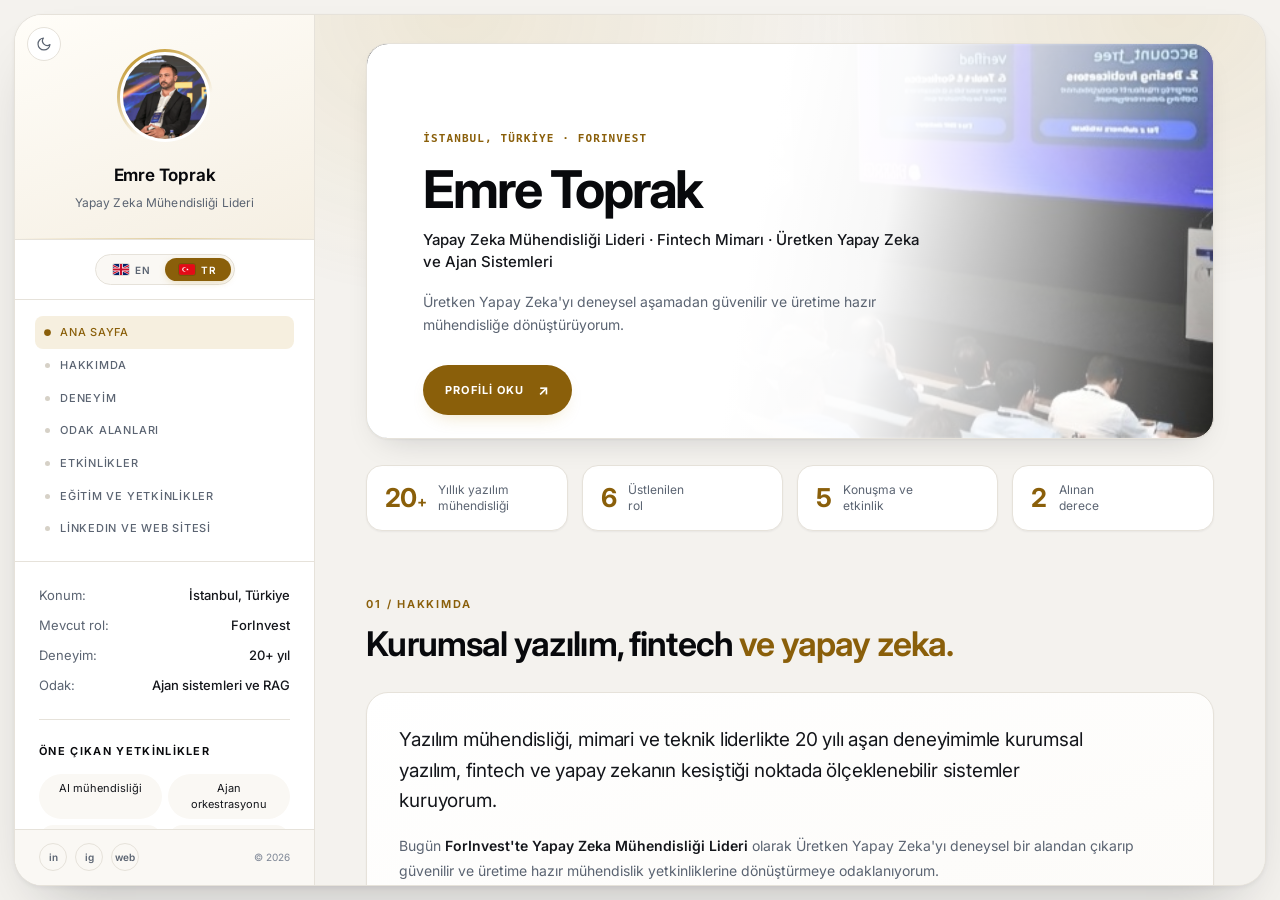
==== commit d4952798: "new desing" ====
--- a/tr/index.html
+++ b/tr/index.html
@@ -4,7 +4,8 @@
   <meta charset="utf-8">
   <title>Emre Toprak | Yapay Zeka Mühendisliği Lideri | Fintech Mimarı</title>
   <meta name="viewport" content="width=device-width, initial-scale=1">
-  <meta name="theme-color" content="#1e1e28">
+  <meta name="theme-color" content="#f4f2ee" media="(prefers-color-scheme: light)">
+  <meta name="theme-color" content="#0a0c11" media="(prefers-color-scheme: dark)">
   <meta name="description" content="Emre Toprak — ForInvest'te Yapay Zeka Mühendisliği Lideri ve fintech mimarı. Üretken Yapay Zeka, ajan sistemleri, RAG, MCP ve ölçeklenebilir dağıtık sistemler uzmanı.">
   <meta name="author" content="Emre Toprak">
   <meta name="robots" content="index, follow, max-image-preview:large, max-snippet:-1, max-video-preview:-1">
@@ -45,7 +46,7 @@
       {"@type":"AboutPage","@id":"https://emretoprak.com/tr/#about","url":"https://emretoprak.com/tr/","name":"Emre Toprak Hakkında","isPartOf":{"@id":"https://emretoprak.com/#website"},"mainEntity":{"@id":"https://emretoprak.com/#person"},"inLanguage":"tr"},
       {"@type":"WebSite","@id":"https://emretoprak.com/#website","url":"https://emretoprak.com/","name":"Emre Toprak","description":"Emre Toprak'ın kişisel web sitesi.","publisher":{"@id":"https://emretoprak.com/#person"},"inLanguage":["en","tr"]},
       {"@type":"Organization","@id":"https://emretoprak.com/#forinvest","name":"ForInvest","legalName":"ForInvest Yazılım ve Teknoloji Hizmetleri A.Ş.","url":"https://www.forinvest.com","logo":{"@type":"ImageObject","url":"https://www.forinvest.com/assets/forinvest/i/btc/logo.svg"},"description":"Gerçek zamanlı piyasa verisi, grafikler, tarama araçları ve yapay zeka destekli finansal çözümler sunan finansal veri ve teknoloji şirketi.","address":{"@type":"PostalAddress","addressLocality":"İstanbul","addressCountry":"TR"},"sameAs":["https://www.forinvest.com","https://mcp.forinvest.com"]},
-      {"@type":"Person","@id":"https://emretoprak.com/#person","name":"Emre Toprak","url":"https://emretoprak.com/","image":"https://emretoprak.com/docs/avatar.png","jobTitle":"Yapay Zeka Mühendisliği Lideri","description":"İstanbul'da yaşayan Yapay Zeka Mühendisliği Lideri, fintech mimarı ve üretken yapay zeka uzmanı.","worksFor":{"@id":"https://emretoprak.com/#forinvest"},"address":{"@type":"PostalAddress","addressLocality":"İstanbul","addressCountry":"TR"},"knowsAbout":["Yapay Zeka Mühendisliği","Ajan sistemleri","Finansal yapay zeka","Büyük dil modelleri","RAG","MCP","LangChain","LangGraph","Langflow","Dağıtık sistemler","Fintech mimarisi"],"sameAs":["https://www.linkedin.com/in/etoprak/","https://github.com/emretoprak","https://www.instagram.com/emretoprak/"]},
+      {"@type":"Person","@id":"https://emretoprak.com/#person","name":"Emre Toprak","url":"https://emretoprak.com/","image":"https://emretoprak.com/docs/avatar.png","jobTitle":"Yapay Zeka Mühendisliği Lideri","description":"İstanbul'da yaşayan Yapay Zeka Mühendisliği Lideri, fintech mimarı ve üretken yapay zeka uzmanı.","worksFor":{"@id":"https://emretoprak.com/#forinvest"},"address":{"@type":"PostalAddress","addressLocality":"İstanbul","addressCountry":"TR"},"knowsAbout":["Yapay Zeka Mühendisliği","Ajan sistemleri","Finansal yapay zeka","Büyük dil modelleri","RAG","MCP","LangChain","LangGraph","Langflow","Dağıtık sistemler","Fintech mimarisi","TensorFlow","Algoritmik alım-satım"],"sameAs":["https://www.linkedin.com/in/etoprak/","https://github.com/emretoprak","https://www.instagram.com/emretoprak/"]},
       {"@type":"ItemList","@id":"https://emretoprak.com/tr/#focus-areas","name":"Emre Toprak'ın odak alanları","itemListElement":[{"@type":"ListItem","position":1,"name":"Yapay Zeka Mühendisliği ve Ajan Sistemleri"},{"@type":"ListItem","position":2,"name":"Alana Özgü LLM'ler ve Finansal Yapay Zeka"},{"@type":"ListItem","position":3,"name":"Üretken Yapay Zeka, RAG ve MCP"},{"@type":"ListItem","position":4,"name":"AI-native Yazılım Mühendisliği"}]}
     ]
   }
@@ -53,25 +54,38 @@
   <link rel="preconnect" href="https://fonts.googleapis.com">
   <link rel="preconnect" href="https://fonts.gstatic.com" crossorigin>
   <link rel="stylesheet" href="https://fonts.googleapis.com/css2?family=Inter:wght@400;500;600;700&display=swap">
-  <link rel="stylesheet" href="/style.css">
+  <link rel="stylesheet" href="/style.css?v=2">
+  <script>
+    (function () {
+      try {
+        var stored = localStorage.getItem('site-theme');
+        var theme = stored === 'light' || stored === 'dark'
+          ? stored
+          : (window.matchMedia('(prefers-color-scheme: dark)').matches ? 'dark' : 'light');
+        document.documentElement.setAttribute('data-theme', theme);
+      } catch (error) {
+        document.documentElement.setAttribute('data-theme', 'light');
+      }
+    })();
+  </script>
 </head>
 <body>
   <a class="skip-link" href="#scrollbar">İçeriğe geç</a>
   <div class="art-app"><div class="art-app-wrapper"><div class="art-app-container">
-    <aside class="art-info-bar" id="info-bar" aria-label="Profil bilgileri"><div class="art-info-bar-frame"><div class="art-header"><button class="art-close" data-close="info" aria-label="Profil panelini kapat">×</button><div class="art-avatar-wrap"><picture><source srcset="/docs/avatar.webp" type="image/webp"><img src="/docs/avatar.png" alt="Emre Toprak portresi" width="400" height="400" decoding="async"></picture></div><h2>Emre Toprak</h2><p>Yapay Zeka Mühendisliği Lideri</p></div><div class="art-language-switcher" aria-label="Dil"><div class="art-lang-toggle" role="group" aria-label="Dil" data-active="tr"><span class="art-lang-thumb" aria-hidden="true"></span><a class="art-lang-opt" data-language="en" aria-pressed="false" href="/"><svg class="art-lang-flag" viewBox="0 0 60 30" preserveAspectRatio="xMidYMid slice" aria-hidden="true" focusable="false"><rect width="60" height="30" fill="#012169"/><path d="M0 0l60 30M60 0L0 30" stroke="#fff" stroke-width="6"/><path d="M0 0l60 30M60 0L0 30" stroke="#C8102E" stroke-width="4"/><path d="M30 0v30M0 15h60" stroke="#fff" stroke-width="10"/><path d="M30 0v30M0 15h60" stroke="#C8102E" stroke-width="6"/></svg><span class="art-lang-label">EN</span></a>
-<a class="art-lang-opt is-active" data-language="tr" aria-pressed="true" href="/tr/"><svg class="art-lang-flag" viewBox="0 0 30 20" aria-hidden="true" focusable="false"><rect width="30" height="20" fill="#E30A17"/><circle cx="10" cy="10" r="4" fill="#fff"/><circle cx="11.2" cy="10" r="3.2" fill="#E30A17"/><path fill="#fff" d="M16 7.8l0.52 1.49 1.57 0.03-1.25 0.95 0.45 1.51L16 10.88l-1.29 0.9 0.46-1.51-1.26-0.95 1.58-0.03z"/></svg><span class="art-lang-label">TR</span></a></div></div><nav class="art-left-nav" aria-label="Ana navigasyon"><a class="active" href="#home">Ana sayfa</a><a href="#about">Hakkımda</a><a href="#experience">Deneyim</a><a href="#focus">Odak alanları</a><a href="#events">Etkinlikler</a><a href="#education">Eğitim ve yetkinlikler</a><a href="#contact">LinkedIn ve web sitesi</a></nav><div class="art-scroll-frame" id="scrollbar2"><div class="art-profile-data"><div><span>Konum:</span><strong>İstanbul, Türkiye</strong></div><div><span>Mevcut rol:</span><strong>ForInvest</strong></div><div><span>Deneyim:</span><strong>20+ yıl</strong></div><div><span>Odak:</span><strong>Ajan sistemleri ve RAG</strong></div></div><div class="art-divider"></div><h3 class="art-side-title">Öne çıkan yetkinlikler</h3><div class="art-skill-groups compact"><span>AI mühendisliği</span><span>Ajan orkestrasyonu</span><span>AI observability</span><span>LangChain</span><span>LLM</span><span>LangGraph</span><span>Langflow</span><span>RAG</span><span>MCP</span><span>Java</span><span>TypeScript</span><span>Node.js</span><span>React</span><span>Vue</span><span>Python</span><span>Derin öğrenme</span><span>Fintech mimarisi</span><span>Dağıtık sistemler</span></div><div class="art-divider"></div><h3 class="art-side-title">Diller</h3><ul class="art-knowledge"><li>İngilizce — Profesyonel çalışma yeterliliği</li><li>Türkçe — Ana dil veya iki dilli yetkinlik</li></ul><a class="art-download" href="https://www.linkedin.com/in/etoprak/" target="_blank" rel="noopener">LinkedIn profilini görüntüle <span>↗</span></a></div><div class="art-social"><a href="https://www.linkedin.com/in/etoprak/" target="_blank" rel="noopener" aria-label="LinkedIn">in</a><a href="https://www.instagram.com/emretoprak/" target="_blank" rel="noopener" aria-label="Instagram">ig</a><a href="/" aria-label="Kişisel web sitesi">web</a><span>© <span id="year"></span></span></div></div></aside>
+    <aside class="art-info-bar" id="info-bar" aria-label="Profil bilgileri"><div class="art-info-bar-frame"><div class="art-header"><button class="art-close" data-close="info" aria-label="Profil panelini kapat">×</button><button class="art-theme-toggle" type="button" data-theme-toggle aria-label="Koyu temaya geç" aria-pressed="false"><svg class="art-theme-icon art-theme-moon" viewBox="0 0 24 24" fill="none" stroke="currentColor" stroke-width="1.8" stroke-linecap="round" stroke-linejoin="round" aria-hidden="true" focusable="false"><path d="M21 12.8A9 9 0 1 1 11.2 3a7 7 0 0 0 9.8 9.8z"/></svg><svg class="art-theme-icon art-theme-sun" viewBox="0 0 24 24" fill="none" stroke="currentColor" stroke-width="1.8" stroke-linecap="round" stroke-linejoin="round" aria-hidden="true" focusable="false"><circle cx="12" cy="12" r="4.2"/><path d="M12 2.4v2.2M12 19.4v2.2M2.4 12h2.2M19.4 12h2.2M5.2 5.2l1.6 1.6M17.2 17.2l1.6 1.6M18.8 5.2l-1.6 1.6M6.8 17.2l-1.6 1.6"/></svg></button><div class="art-avatar-wrap"><picture><source srcset="/docs/avatar.webp" type="image/webp"><img src="/docs/avatar.png" alt="Emre Toprak portresi" width="400" height="400" decoding="async"></picture></div><h2>Emre Toprak</h2><p>Yapay Zeka Mühendisliği Lideri</p></div><div class="art-language-switcher" aria-label="Dil"><div class="art-lang-toggle" role="group" aria-label="Dil" data-active="tr"><span class="art-lang-thumb" aria-hidden="true"></span><a class="art-lang-opt" data-language="en" aria-pressed="false" href="/"><svg class="art-lang-flag" viewBox="0 0 60 30" preserveAspectRatio="xMidYMid slice" aria-hidden="true" focusable="false"><rect width="60" height="30" fill="#012169"/><path d="M0 0l60 30M60 0L0 30" stroke="#fff" stroke-width="6"/><path d="M0 0l60 30M60 0L0 30" stroke="#C8102E" stroke-width="4"/><path d="M30 0v30M0 15h60" stroke="#fff" stroke-width="10"/><path d="M30 0v30M0 15h60" stroke="#C8102E" stroke-width="6"/></svg><span class="art-lang-label">EN</span></a>
+<a class="art-lang-opt is-active" data-language="tr" aria-pressed="true" href="/tr/"><svg class="art-lang-flag" viewBox="0 0 30 20" aria-hidden="true" focusable="false"><rect width="30" height="20" fill="#E30A17"/><circle cx="10" cy="10" r="4" fill="#fff"/><circle cx="11.2" cy="10" r="3.2" fill="#E30A17"/><path fill="#fff" d="M16 7.8l0.52 1.49 1.57 0.03-1.25 0.95 0.45 1.51L16 10.88l-1.29 0.9 0.46-1.51-1.26-0.95 1.58-0.03z"/></svg><span class="art-lang-label">TR</span></a></div></div><nav class="art-left-nav" aria-label="Ana navigasyon"><a class="active" href="#home">Ana sayfa</a><a href="#about">Hakkımda</a><a href="#experience">Deneyim</a><a href="#focus">Odak alanları</a><a href="#events">Etkinlikler</a><a href="#education">Eğitim ve yetkinlikler</a><a href="#contact">LinkedIn ve web sitesi</a></nav><div class="art-scroll-frame" id="scrollbar2"><div class="art-profile-data"><div><span>Konum:</span><strong>İstanbul, Türkiye</strong></div><div><span>Mevcut rol:</span><strong>ForInvest</strong></div><div><span>Deneyim:</span><strong>20+ yıl</strong></div><div><span>Odak:</span><strong>Ajan sistemleri ve RAG</strong></div></div><div class="art-divider"></div><h3 class="art-side-title">Öne çıkan yetkinlikler</h3><div class="art-skill-groups compact"><span>AI mühendisliği</span><span>Ajan orkestrasyonu</span><span>AI observability</span><span>LangChain</span><span>LLM</span><span>LangGraph</span><span>Langflow</span><span>RAG</span><span>MCP</span><span>Java</span><span>TypeScript</span><span>Node.js</span><span>React</span><span>Vue</span><span>Python</span><span>Derin öğrenme</span><span>TensorFlow</span><span>Fintech mimarisi</span><span>Dağıtık sistemler</span></div><div class="art-divider"></div><h3 class="art-side-title">Diller</h3><ul class="art-knowledge"><li>İngilizce — Profesyonel çalışma yeterliliği</li><li>Türkçe — Ana dil veya iki dilli yetkinlik</li></ul><a class="art-download" href="https://www.linkedin.com/in/etoprak/" target="_blank" rel="noopener">LinkedIn profilini görüntüle <span>↗</span></a></div><div class="art-social"><a href="https://www.linkedin.com/in/etoprak/" target="_blank" rel="noopener" aria-label="LinkedIn">in</a><a href="https://www.instagram.com/emretoprak/" target="_blank" rel="noopener" aria-label="Instagram">ig</a><a href="/" aria-label="Kişisel web sitesi">web</a><span>© <span id="year"></span></span></div></div></aside>
     <main class="art-content" id="scrollbar" aria-label="Ana içerik"><div class="art-curtain" data-close="all"></div><div class="art-top-bg"></div><div class="art-content-frame">
       <section class="art-section art-banner" id="home" aria-labelledby="home-heading"><div class="art-banner-back"></div><div class="art-banner-overlay"></div><div class="art-banner-content"><p class="art-code">İstanbul, Türkiye · ForInvest</p><h1 id="home-heading">Emre Toprak</h1><p class="art-banner-subtitle">Yapay Zeka Mühendisliği Lideri · Fintech Mimarı · Üretken Yapay Zeka ve Ajan Sistemleri</p><p class="art-banner-text">Üretken Yapay Zeka'yı deneysel aşamadan güvenilir ve üretime hazır mühendisliğe dönüştürüyorum.</p><a href="#about" class="art-btn">Profili oku <span>↗</span></a></div><picture><source srcset="/docs/avatar.webp" type="image/webp"><img class="art-banner-avatar" src="/docs/avatar.png" alt="Emre Toprak portresi" width="400" height="400" fetchpriority="high" decoding="async"></picture></section>
       <section class="art-counters" aria-label="Profil özeti"><div><strong>20<span>+</span></strong><p>Yıllık yazılım<br>mühendisliği</p></div><div><strong>6</strong><p>Üstlenilen<br>rol</p></div><div><strong>5</strong><p>Konuşma ve<br>etkinlik</p></div><div><strong>2</strong><p>Alınan<br>derece</p></div></section>
       <section class="art-section" id="about" aria-labelledby="about-heading"><div class="art-heading"><p>01 / Hakkımda</p><h2 id="about-heading">Kurumsal yazılım, fintech <span>ve yapay zeka.</span></h2></div><div class="art-card art-about"><p class="art-lead">Yazılım mühendisliği, mimari ve teknik liderlikte 20 yılı aşan deneyimimle kurumsal yazılım, fintech ve yapay zekanın kesiştiği noktada ölçeklenebilir sistemler kuruyorum.</p><p>Bugün <b>ForInvest'te Yapay Zeka Mühendisliği Lideri</b> olarak Üretken Yapay Zeka'yı deneysel bir alandan çıkarıp güvenilir ve üretime hazır mühendislik yetkinliklerine dönüştürmeye odaklanıyorum.</p><p>Geçmişim yüksek performanslı finansal sistemleri, dağıtık mimarileri, backend platformlarını, masaüstü, mobil ve web mühendisliğini kapsıyor.</p><p>Güncel odağım AI-native yazılım mühendisliği: otonom ajan sistemleri, RAG mimarileri, Model Context Protocol (MCP) entegrasyonları ve mühendislik verimliliğini artıran yapay zeka destekli geliştirici araçları.</p><p>Ayrıca finansal kullanım senaryoları için alana özgü LLM geliştirme, ince ayar, model değerlendirme ve üretime hazırlık çalışmaları yürütüyorum.</p></div></section>
-      <section class="art-section" id="experience" aria-labelledby="experience-heading"><div class="art-heading"><p>02 / Deneyim</p><h2 id="experience-heading">Profesyonel <span>deneyim.</span></h2></div><div class="art-timeline"><div class="art-company-group"><div class="art-company-heading">ForInvest</div><p class="art-company-meta">Tam zamanlı · 3 yıl 11 ay · Uzaktan</p><article class="forinvest-role"><time datetime="2025-08">Ağu 2025 — Günümüz · 1 yıl 3 ay</time><div class="art-timeline-dot"></div><div><p class="art-company">Yapay Zeka Mühendisliği Lideri <small>Tam zamanlı · Uzaktan</small></p><h3>Yapay Zeka Mühendisliği Lideri</h3><ul class="art-detail-list"><li class="art-bullet-formind"><a href="https://formind.forinvest.com" target="_blank" rel="noopener">ForMind</a> ve <a href="https://mcp.forinvest.com" target="_blank" rel="noopener">ForInvest MCP</a> ürünlerini tasarlayıp yayına alarak öncü finansal yapay zeka ekosistemlerini ve model-bağlam protokol yapılarını hayata geçirdim.</li><li>Claude, OpenAI ve Google modellerini kesintisiz orkestre eden kurumsal AgentCore çoklu LLM iş akışı altyapısını kurdum ve sürdürdüm.</li><li>Kod tabanlarını otonom biçimde okuyan, sorunları çözen, takip sistemlerini güncelleyen ve Merge Request (MR) açan, GitLab entegrasyonlu üretim seviyesi bir AI Developer ajanı geliştirdim.</li><li>Gelişmiş RAG (Retrieval-Augmented Generation) mimarileri, finansal alana özgü LLM ince ayar hatları ve semantik grafikler tasarlayıp uyguladım.</li><li>Otomatik kod analizi, güvenlik açığı taraması, güvenlik uyumu ve sentetik test üretimi için yapay zeka destekli CI/CD kalite kapıları geliştirdim.</li><li>Üretken yapay zeka yığınına hâkim olarak LangChain, LangGraph ve Langflow ile karmaşık otonom ajanlar ve diyalog grafikleri geliştirdim.</li></ul><p class="art-role-skills"><b>LangChain, Büyük Dil Modelleri (LLM)</b> ve +15 yetkinlik</p></div></article><article class="forinvest-role"><time datetime="2022-12/2025-08">Ara 2022 — Ağu 2025 · 2 yıl 9 ay</time><div class="art-timeline-dot"></div><div><p class="art-company">Kıdemli Yazılım Geliştirme Takım Lideri <small>Tam zamanlı · İstanbul, Türkiye · Hibrit</small></p><h3>Kıdemli Yazılım Geliştirme Takım Lideri</h3><ul class="art-detail-list"><li>Node.js, Java ve modern frontend frameworkleriyle yüksek erişilebilirlikli, kritik önemdeki fintech sistemlerini geliştiren çapraz fonksiyonlu mühendislik ekiplerine liderlik ettim.</li><li>Maksimum sistem dayanıklılığı, hata toleransı ve gevşek bağlılığı sağlayacak kurumsal sistem tasarımı ve üst düzey mimari kararlara öncülük ettim.</li><li>CloudFlare önbellekleme ve edge computing ile desteklenen sağlam bir widget sunum altyapısı geliştirerek aylık milyarlarca isteği karşıladım.</li><li>Güvenli, PCI uyumlu global ödeme geçidi entegrasyonları ve yüksek hacimli işlem sistemleri kurdum.</li><li>React, React Native ve Vue kullanarak yüksek performanslı finansal panolar ve canlı at yarışı takip istemcileri geliştirdim.</li><li>Yapılandırılmamış finansal piyasa verisini eyleme dönüştürülebilir analitik varlıklara çeviren derin öğrenme ve büyük veri girişimlerini yönettim.</li></ul><p class="art-role-skills"><b>Full-Stack Geliştirme, TypeScript</b> ve +8 yetkinlik</p></div></article></div><article><time datetime="2014-10/2022-12">Eki 2014 — Ara 2022 · 8 yıl 3 ay</time><div class="art-timeline-dot"></div><div><p class="art-company">Yazılım Takım Lideri <small>Foreks · Tam zamanlı · İstanbul, Türkiye · Hibrit</small></p><h3>Yazılım Takım Lideri</h3><ul class="art-detail-list"><li>Canlı akan borsa verisi, gerçek zamanlı teknik analiz modülleri ve gelişmiş finansal metrikler içeren kapsamlı, uçtan uca bir Finansal Veri Terminali geliştirdim.</li><li>Monolitik eski uygulamaları optimize edilmiş bir Java ve Node.js backend mikroservis mimarisine taşıyan büyük bir bulut-yerel geçişe öncülük ettim.</li><li>Karmaşık çok sunuculu kurulumları yüksek verimli tek sunuculu topolojilerde birleştirerek büyük altyapı maliyet düşüşleri ve kaynak optimizasyonu sağladım.</li><li>React ve Vue ile duyarlı ve hızlı istemci taraflı uygulamalar sunarak temel veri ürünlerinin UI/UX yeniden yazımını yönettim.</li></ul><p class="art-role-skills"><b>Java, TypeScript</b> ve +6 yetkinlik</p></div></article><article><time datetime="2012-07/2014-02">Tem 2012 — Şub 2014 · 1 yıl 8 ay</time><div class="art-timeline-dot"></div><div><p class="art-company">Kıdemli Yazılım Geliştirici <small>Innova · Tam zamanlı · İstanbul, Türkiye · Ofiste</small></p><h3>Kıdemli Yazılım Geliştirici</h3><ul class="art-detail-list"><li>Otomatik tahsilat, mutabakat ve uzlaştırma motorlarına odaklanan kurumsal seviye bankacılık ve kurumsal ödeme sistemleri geliştirdim.</li><li>E-Fatura uyum sistemleri ve çapraz platform ERP senkronizasyon katmanları dahil kritik finansal entegrasyonları kurup ölçeklendirdim.</li><li>Yapılandırılmış veri kalıcılığı için .NET, MVC desenleri ve NHibernate ORM kullanarak backend iş mantığını yönettim.</li></ul><p class="art-role-skills"><b>Yazılım Mimarisi, .NET Framework</b> ve +4 yetkinlik</p></div></article><article><time datetime="2009-08/2012-07">Ağu 2009 — Tem 2012 · 3 yıl</time><div class="art-timeline-dot"></div><div><p class="art-company">Yazılım Geliştirici <small>IBS Software · Tam zamanlı · İstanbul, Türkiye · Ofiste</small></p><h3>Yazılım Geliştirici</h3><ul class="art-detail-list"><li>JSP kullanarak canlı borsa tickerları ve etkileşimli widget'ları üçüncü taraf portallara gömen gerçek zamanlı web tabanlı finansal akış uygulamaları geliştirdim.</li><li>.NET Framework ile sağlam, çok iş parçacıklı piyasa verisi işleme araçları ve masaüstü/web alım-satım arayüzleri geliştirmek için yoğun biçimde çalıştım.</li></ul><p class="art-role-skills"><b>Java, JavaScript</b> ve +2 yetkinlik</p></div></article><article><time datetime="2006-08/2009-07">Ağu 2006 — Tem 2009 · 3 yıl</time><div class="art-timeline-dot"></div><div><p class="art-company">Web Geliştirici <small>avkom · Tam zamanlı · İstanbul, Türkiye · Ofiste</small></p><h3>Web Geliştirici</h3><ul class="art-detail-list"><li>PHP kullanarak sıfırdan özel web uygulamaları, dinamik içerik yönetim sistemleri ve ticari web portalları geliştirdim.</li><li>.NET CRM platformları içinde iş akışlarını tasarlayıp entegre ettim ve temel modülleri müşteri gereksinimlerine göre genişlettim.</li><li>Özel ön yüz stillendirme ve düzenler aracılığıyla müşteriye özel kullanıcı arayüzleri (UI) ve kullanıcı deneyimleri (UX) oluşturdum.</li></ul><p class="art-role-skills"><b>PHP, HTML</b> ve +2 yetkinlik</p></div></article></div></section>
+      <section class="art-section" id="experience" aria-labelledby="experience-heading"><div class="art-heading"><p>02 / Deneyim</p><h2 id="experience-heading">Profesyonel <span>deneyim.</span></h2></div><div class="art-timeline"><div class="art-company-group"><div class="art-company-heading">ForInvest</div><p class="art-company-meta">Tam zamanlı · 3 yıl 11 ay · Uzaktan</p><article class="forinvest-role"><time datetime="2025-08">Ağu 2025 — Günümüz · 1 yıl 3 ay</time><div class="art-timeline-dot"></div><div><p class="art-company">ForInvest <small>Tam zamanlı · Uzaktan</small></p><h3>Yapay Zeka Mühendisliği Lideri</h3><ul class="art-detail-list"><li class="art-bullet-formind"><a href="https://formind.forinvest.com" target="_blank" rel="noopener">ForMind</a> ve <a href="https://mcp.forinvest.com" target="_blank" rel="noopener">ForInvest MCP</a> ürünlerini tasarlayıp yayına alarak öncü finansal yapay zeka ekosistemlerini ve model-bağlam protokol yapılarını hayata geçirdim.</li><li>Claude, OpenAI ve Google modellerini kesintisiz orkestre eden kurumsal AgentCore çoklu LLM iş akışı altyapısını kurdum ve sürdürdüm.</li><li>Kod tabanlarını otonom biçimde okuyan, sorunları çözen, takip sistemlerini güncelleyen ve Merge Request (MR) açan, GitLab entegrasyonlu üretim seviyesi bir AI Developer ajanı geliştirdim.</li><li>Gelişmiş RAG (Retrieval-Augmented Generation) mimarileri, finansal alana özgü LLM ince ayar hatları ve semantik grafikler tasarlayıp uyguladım.</li><li>Otomatik kod analizi, güvenlik açığı taraması, güvenlik uyumu ve sentetik test üretimi için yapay zeka destekli CI/CD kalite kapıları geliştirdim.</li><li>Üretken yapay zeka yığınına hâkim olarak LangChain, LangGraph ve Langflow ile karmaşık otonom ajanlar ve diyalog grafikleri geliştirdim.</li></ul><p class="art-role-skills"><b>LangChain, Büyük Dil Modelleri (LLM)</b> ve +15 yetkinlik</p></div></article><article class="forinvest-role"><time datetime="2022-12/2025-08">Ara 2022 — Ağu 2025 · 2 yıl 9 ay</time><div class="art-timeline-dot"></div><div><p class="art-company">ForInvest <small>Tam zamanlı · İstanbul, Türkiye · Hibrit</small></p><h3>Kıdemli Yazılım Geliştirme Takım Lideri</h3><ul class="art-detail-list"><li>Node.js, Java ve modern frontend frameworkleriyle yüksek erişilebilirlikli, kritik önemdeki fintech sistemlerini geliştiren çapraz fonksiyonlu mühendislik ekiplerine liderlik ettim.</li><li>Maksimum sistem dayanıklılığı, hata toleransı ve gevşek bağlılığı sağlayacak kurumsal sistem tasarımı ve üst düzey mimari kararlara öncülük ettim.</li><li>CloudFlare önbellekleme ve edge computing ile desteklenen sağlam bir widget sunum altyapısı geliştirerek aylık milyarlarca isteği karşıladım.</li><li>Güvenli, PCI uyumlu global ödeme geçidi entegrasyonları ve yüksek hacimli işlem sistemleri kurdum.</li><li>React, React Native ve Vue kullanarak yüksek performanslı finansal panolar ve canlı at yarışı takip istemcileri geliştirdim.</li><li>Yapılandırılmamış finansal piyasa verisini eyleme dönüştürülebilir analitik varlıklara çeviren derin öğrenme ve büyük veri girişimlerini yönettim.</li></ul><p class="art-role-skills"><b>Full-Stack Geliştirme, TypeScript</b> ve +8 yetkinlik</p></div></article></div><article><time datetime="2014-10/2022-12">Eki 2014 — Ara 2022 · 8 yıl 3 ay</time><div class="art-timeline-dot"></div><div><p class="art-company">Foreks <small>Tam zamanlı · İstanbul, Türkiye · Hibrit</small></p><h3>Yazılım Takım Lideri</h3><ul class="art-detail-list"><li>Canlı akan borsa verisi, gerçek zamanlı teknik analiz modülleri ve gelişmiş finansal metrikler içeren kapsamlı, uçtan uca bir Finansal Veri Terminali geliştirdim.</li><li>Monolitik eski uygulamaları optimize edilmiş bir Java ve Node.js backend mikroservis mimarisine taşıyan büyük bir bulut-yerel geçişe öncülük ettim.</li><li>Karmaşık çok sunuculu kurulumları yüksek verimli tek sunuculu topolojilerde birleştirerek büyük altyapı maliyet düşüşleri ve kaynak optimizasyonu sağladım.</li><li>React ve Vue ile duyarlı ve hızlı istemci taraflı uygulamalar sunarak temel veri ürünlerinin UI/UX yeniden yazımını yönettim.</li><li>TensorFlow ile piyasa tahmin modelleri eğitip işlem stratejilerini geçmiş veriler üzerinde geriye dönük test eden makine öğrenmesi destekli algoritmik alım-satım sistemleri geliştirdim.</li></ul><p class="art-role-skills"><b>Java, TypeScript</b> ve +7 yetkinlik</p></div></article><article><time datetime="2012-07/2014-02">Tem 2012 — Şub 2014 · 1 yıl 8 ay</time><div class="art-timeline-dot"></div><div><p class="art-company">Innova <small>Tam zamanlı · İstanbul, Türkiye · Ofiste</small></p><h3>Kıdemli Yazılım Geliştirici</h3><ul class="art-detail-list"><li>Otomatik tahsilat, mutabakat ve uzlaştırma motorlarına odaklanan kurumsal seviye bankacılık ve kurumsal ödeme sistemleri geliştirdim.</li><li>E-Fatura uyum sistemleri ve çapraz platform ERP senkronizasyon katmanları dahil kritik finansal entegrasyonları kurup ölçeklendirdim.</li><li>Yapılandırılmış veri kalıcılığı için .NET, MVC desenleri ve NHibernate ORM kullanarak backend iş mantığını yönettim.</li></ul><p class="art-role-skills"><b>Yazılım Mimarisi, .NET Framework</b> ve +4 yetkinlik</p></div></article><article><time datetime="2009-08/2012-07">Ağu 2009 — Tem 2012 · 3 yıl</time><div class="art-timeline-dot"></div><div><p class="art-company">IBS Software <small>Tam zamanlı · İstanbul, Türkiye · Ofiste</small></p><h3>Yazılım Geliştirici</h3><ul class="art-detail-list"><li>JSP kullanarak canlı borsa tickerları ve etkileşimli widget'ları üçüncü taraf portallara gömen gerçek zamanlı web tabanlı finansal akış uygulamaları geliştirdim.</li><li>.NET Framework ile sağlam, çok iş parçacıklı piyasa verisi işleme araçları ve masaüstü/web alım-satım arayüzleri geliştirmek için yoğun biçimde çalıştım.</li></ul><p class="art-role-skills"><b>Java, JavaScript</b> ve +2 yetkinlik</p></div></article><article><time datetime="2006-08/2009-07">Ağu 2006 — Tem 2009 · 3 yıl</time><div class="art-timeline-dot"></div><div><p class="art-company">avkom <small>Tam zamanlı · İstanbul, Türkiye · Ofiste</small></p><h3>Web Geliştirici</h3><ul class="art-detail-list"><li>PHP kullanarak sıfırdan özel web uygulamaları, dinamik içerik yönetim sistemleri ve ticari web portalları geliştirdim.</li><li>.NET CRM platformları içinde iş akışlarını tasarlayıp entegre ettim ve temel modülleri müşteri gereksinimlerine göre genişlettim.</li><li>Özel ön yüz stillendirme ve düzenler aracılığıyla müşteriye özel kullanıcı arayüzleri (UI) ve kullanıcı deneyimleri (UX) oluşturdum.</li></ul><p class="art-role-skills"><b>PHP, HTML</b> ve +2 yetkinlik</p></div></article></div></section>
       <section class="art-section" id="focus" aria-labelledby="focus-heading"><div class="art-heading"><p>03 / Odak alanları</p><h2 id="focus-heading">Yapay zekanın mühendislikle <span>buluştuğu yer.</span></h2></div><div class="art-service-grid"><article class="art-card"><div class="art-icon">⌁</div><h3>Yapay Zeka Mühendisliği ve Ajan Sistemleri</h3><p>Otonom ajanlar, diyalog grafikleri ve yapay zeka destekli geliştirici araçları tasarlıyorum.</p><div class="art-focus-tags"><span>Otonom ajanlar</span><span>Ajan orkestrasyonu</span><span>Mühendislik liderliği</span></div></article><article class="art-card"><div class="art-icon">◈</div><h3>Alana Özgü LLM'ler ve Finansal Yapay Zeka</h3><p>Finans terminolojisi, iş akışları ve alan bilgisi üzerine ince ayar ve model değerlendirme çalışmaları.</p><div class="art-focus-tags"><span>LLM ince ayarı</span><span>Model değerlendirme</span><span>Finansal yapay zeka</span></div></article><article class="art-card"><div class="art-icon">◌</div><h3>Üretken Yapay Zeka, RAG ve MCP</h3><p>RAG mimarileri, Model Context Protocol entegrasyonları, semantik grafikler ve üretime hazır yapay zeka.</p><div class="art-focus-tags"><span>RAG</span><span>MCP</span><span>Semantik grafikler</span></div></article><article class="art-card"><div class="art-icon">⌬</div><h3>AI-native Yazılım Mühendisliği</h3><p>Mimari, geliştirme, test, güvenlik, dağıtım ve operasyon süreçlerinde yapay zeka uygulamaları.</p><div class="art-focus-tags"><span>Geliştirici verimliliği</span><span>SDLC otomasyonu</span><span>Kalite ve güvenlik</span></div></article></div></section>
       <section class="art-section" id="events" aria-labelledby="events-heading"><div class="art-heading"><p>04 / Konuşmalar ve etkinlikler</p><h2 id="events-heading">Çalışmaları <span>paylaşmak.</span></h2></div><div class="art-event-slider" data-event-slider><button class="art-slider-button art-slider-prev" type="button" data-slider-prev aria-label="Önceki etkinlik">‹</button><div class="art-event-viewport"><div class="art-event-track"><figure class="art-event-slide is-active"><img src="/docs/dms/agentic-ai-aws.jpeg" alt="Agentic AI ve AWS etkinliği sunumu" width="1280" height="720" loading="lazy" decoding="async"><figcaption><b>Agentic AI Türkiye</b><span>AWS AI ve Cloud</span></figcaption></figure><figure class="art-event-slide"><img src="/docs/dms/cloud-day-istanbul-aws.jpeg" alt="AWS Cloud Day Türkiye sunumu" width="1440" height="1440" loading="lazy" decoding="async"><figcaption><b>AWS Cloud Day Türkiye</b><span>Finansal yatırım kararlarında üretken yapay zeka</span></figcaption></figure><figure class="art-event-slide"><img src="/docs/dms/cloud-day-istanbul-aws-sahne.jpeg" alt="Emre Toprak AWS Cloud Day İstanbul sahnesinde sunum yapıyor" width="1451" height="963" loading="lazy" decoding="async"><figcaption><b>AWS Cloud Day İstanbul</b><span>Finansal hizmetlerde üretken yapay zeka</span></figcaption></figure><figure class="art-event-slide"><img src="/docs/dms/forinvest-summit-2025.jpeg" alt="ForInvest InvestTech Summit 2025 sunumu" width="1280" height="1600" loading="lazy" decoding="async"><figcaption><b>ForInvest InvestTech Summit '25</b><span>Yapay zeka merkezli nasıl olunur</span></figcaption></figure><figure class="art-event-slide"><img src="/docs/dms/kiro-ai-aws.jpeg" alt="ForInvest Kiro ile FinTech inovasyonunu hızlandırıyor sunumu" width="1528" height="924" loading="lazy" decoding="async"><figcaption><b>Kiro ile FinTech inovasyonu</b><span>AWS · Yapay Zeka Mühendisliği</span></figcaption></figure></div></div><button class="art-slider-button art-slider-next" type="button" data-slider-next aria-label="Sonraki etkinlik">›</button><div class="art-slider-dots" role="tablist" aria-label="Etkinlik slaytları"></div></div></section>
-      <section class="art-section" id="education" aria-labelledby="education-heading"><div class="art-heading"><p>05 / Eğitim ve yetkinlikler</p><h2 id="education-heading">Eğitim ve <span>yetkinlikler.</span></h2></div><div class="art-two-col"><div class="art-card"><h3>Eğitim</h3><div class="art-edu"><b>İstanbul Üniversitesi</b><span>Lisans · Yönetim Bilişim Sistemleri</span><p>Veritabanı yönetimi, sistem analizi, nesne yönelimli programlama, veri yapıları ve bilgi sistemleri mimarisi.</p></div><div class="art-edu"><b>Sakarya Üniversitesi</b><span>Yüksek Lisans · Bilgisayar / Bilişim Mühendisliği</span><p>Gerçek zamanlı sanal piyasa verisi analizi, tahmin sistemleri, finansal veri işleme ve teknik analiz araştırmaları.</p></div><div class="art-languages"><b>Diller</b><span>İngilizce — Profesyonel çalışma yeterliliği</span><span>Türkçe — Ana dil veya iki dilli yetkinlik</span></div></div><div class="art-card"><h3>Yetkinlikler</h3><div class="art-skill-groups full"><span>Yapay Zeka Mühendisliği</span><span>Ajan orkestrasyonu</span><span>LLM</span><span>LangChain</span><span>LangGraph</span><span>Langflow</span><span>RAG</span><span>MCP</span><span>Java</span><span>TypeScript</span><span>JavaScript</span><span>Node.js</span><span>React</span><span>Vue</span><span>Python</span><span>Derin öğrenme</span><span>Yazılım mimarisi</span><span>Finansal yapay zeka</span><span>Full-stack geliştirme</span></div></div></div></section>
+      <section class="art-section" id="education" aria-labelledby="education-heading"><div class="art-heading"><p>05 / Eğitim ve yetkinlikler</p><h2 id="education-heading">Eğitim ve <span>yetkinlikler.</span></h2></div><div class="art-two-col"><div class="art-card"><h3>Eğitim</h3><div class="art-edu"><b>İstanbul Üniversitesi</b><span>Lisans · Yönetim Bilişim Sistemleri</span><p>Veritabanı yönetimi, sistem analizi, nesne yönelimli programlama, veri yapıları ve bilgi sistemleri mimarisi.</p></div><div class="art-edu"><b>Sakarya Üniversitesi</b><span>Yüksek Lisans · Bilgisayar / Bilişim Mühendisliği</span><p>Gerçek zamanlı sanal piyasa verisi analizi, tahmin sistemleri, finansal veri işleme ve teknik analiz araştırmaları.</p></div><div class="art-languages"><b>Diller</b><span>İngilizce — Profesyonel çalışma yeterliliği</span><span>Türkçe — Ana dil veya iki dilli yetkinlik</span></div></div><div class="art-card"><h3>Yetkinlikler</h3><div class="art-skill-groups full"><span>Yapay Zeka Mühendisliği</span><span>Ajan orkestrasyonu</span><span>LLM</span><span>LangChain</span><span>LangGraph</span><span>Langflow</span><span>RAG</span><span>MCP</span><span>Java</span><span>TypeScript</span><span>JavaScript</span><span>Node.js</span><span>React</span><span>Vue</span><span>Python</span><span>Derin öğrenme</span><span>Yazılım mimarisi</span><span>Finansal yapay zeka</span><span>Full-stack geliştirme</span><span>TensorFlow</span></div></div></div></section>
       <section class="art-section" id="contact" aria-labelledby="contact-heading"><div class="art-heading"><p>06 / Doğrulanmış bağlantılar</p><h2 id="contact-heading">Beni <span>LinkedIn'de bulun.</span></h2></div><div class="art-card art-links-card"><p>Profesyonel profil ve doğrulanmış bağlantılar:</p><div class="art-link-grid"><a href="https://www.linkedin.com/in/etoprak/" target="_blank" rel="noopener"><b>LinkedIn</b><span>linkedin.com/in/etoprak ↗</span></a><a href="https://www.instagram.com/emretoprak/" target="_blank" rel="noopener"><b>Instagram</b><span>instagram.com/emretoprak ↗</span></a><a href="/" rel="noopener"><b>Kişisel web sitesi</b><span>emretoprak.com ↗</span></a></div></div></section>
       <footer class="art-footer"><span>© <span id="footer-year"></span> Emre Toprak</span><span>Yapay Zeka Mühendisliği Lideri · Fintech Mimarı · Üretken Yapay Zeka ve Ajan Sistemleri</span></footer>
     </div></main>
   </div></div></div>
-  <div class="art-lightbox" data-lightbox aria-hidden="true" role="dialog" aria-modal="true" aria-label="Büyütülmüş etkinlik görseli"><button class="art-lightbox-close" type="button" data-lightbox-close aria-label="Büyütülmüş görseli kapat">×</button><img src="" alt="Büyütülmüş etkinlik görseli" data-lightbox-image><p data-lightbox-caption></p></div><div class="art-mobile-top-bar"><a class="art-mobile-info" data-info-toggle aria-label="Profili aç" href="#">ET</a><span>Emre Toprak</span><div class="art-lang-toggle is-mobile" role="group" aria-label="Dil" data-active="tr"><span class="art-lang-thumb" aria-hidden="true"></span><a class="art-lang-opt" data-language="en" href="/" aria-label="English"><svg class="art-lang-flag" viewBox="0 0 60 30" preserveAspectRatio="xMidYMid slice" aria-hidden="true" focusable="false"><rect width="60" height="30" fill="#012169"/><path d="M0 0l60 30M60 0L0 30" stroke="#fff" stroke-width="6"/><path d="M0 0l60 30M60 0L0 30" stroke="#C8102E" stroke-width="4"/><path d="M30 0v30M0 15h60" stroke="#fff" stroke-width="10"/><path d="M30 0v30M0 15h60" stroke="#C8102E" stroke-width="6"/></svg><span class="art-lang-label">EN</span></a><a class="art-lang-opt is-active" data-language="tr" href="/tr/" aria-label="Türkçe"><svg class="art-lang-flag" viewBox="0 0 30 20" aria-hidden="true" focusable="false"><rect width="30" height="20" fill="#E30A17"/><circle cx="10" cy="10" r="4" fill="#fff"/><circle cx="11.2" cy="10" r="3.2" fill="#E30A17"/><path fill="#fff" d="M16 7.8l0.52 1.49 1.57 0.03-1.25 0.95 0.45 1.51L16 10.88l-1.29 0.9 0.46-1.51-1.26-0.95 1.58-0.03z"/></svg><span class="art-lang-label">TR</span></a></div><button class="art-mobile-menu" data-menu-toggle aria-label="Menüyü aç">☰</button></div><script src="/script.js"></script>
+  <div class="art-lightbox" data-lightbox aria-hidden="true" role="dialog" aria-modal="true" aria-label="Büyütülmüş etkinlik görseli"><button class="art-lightbox-close" type="button" data-lightbox-close aria-label="Büyütülmüş görseli kapat">×</button><img src="" alt="Büyütülmüş etkinlik görseli" data-lightbox-image><p data-lightbox-caption></p></div><div class="art-mobile-top-bar"><a class="art-mobile-info" data-info-toggle aria-label="Profili aç" href="#">ET</a><span>Emre Toprak</span><div class="art-lang-toggle is-mobile" role="group" aria-label="Dil" data-active="tr"><span class="art-lang-thumb" aria-hidden="true"></span><a class="art-lang-opt" data-language="en" href="/" aria-label="English"><svg class="art-lang-flag" viewBox="0 0 60 30" preserveAspectRatio="xMidYMid slice" aria-hidden="true" focusable="false"><rect width="60" height="30" fill="#012169"/><path d="M0 0l60 30M60 0L0 30" stroke="#fff" stroke-width="6"/><path d="M0 0l60 30M60 0L0 30" stroke="#C8102E" stroke-width="4"/><path d="M30 0v30M0 15h60" stroke="#fff" stroke-width="10"/><path d="M30 0v30M0 15h60" stroke="#C8102E" stroke-width="6"/></svg><span class="art-lang-label">EN</span></a><a class="art-lang-opt is-active" data-language="tr" href="/tr/" aria-label="Türkçe"><svg class="art-lang-flag" viewBox="0 0 30 20" aria-hidden="true" focusable="false"><rect width="30" height="20" fill="#E30A17"/><circle cx="10" cy="10" r="4" fill="#fff"/><circle cx="11.2" cy="10" r="3.2" fill="#E30A17"/><path fill="#fff" d="M16 7.8l0.52 1.49 1.57 0.03-1.25 0.95 0.45 1.51L16 10.88l-1.29 0.9 0.46-1.51-1.26-0.95 1.58-0.03z"/></svg><span class="art-lang-label">TR</span></a></div><button class="art-theme-toggle art-theme-toggle--mobile" type="button" data-theme-toggle aria-label="Koyu temaya geç" aria-pressed="false"><svg class="art-theme-icon art-theme-moon" viewBox="0 0 24 24" fill="none" stroke="currentColor" stroke-width="1.8" stroke-linecap="round" stroke-linejoin="round" aria-hidden="true" focusable="false"><path d="M21 12.8A9 9 0 1 1 11.2 3a7 7 0 0 0 9.8 9.8z"/></svg><svg class="art-theme-icon art-theme-sun" viewBox="0 0 24 24" fill="none" stroke="currentColor" stroke-width="1.8" stroke-linecap="round" stroke-linejoin="round" aria-hidden="true" focusable="false"><circle cx="12" cy="12" r="4.2"/><path d="M12 2.4v2.2M12 19.4v2.2M2.4 12h2.2M19.4 12h2.2M5.2 5.2l1.6 1.6M17.2 17.2l1.6 1.6M18.8 5.2l-1.6 1.6M6.8 17.2l-1.6 1.6"/></svg></button><button class="art-mobile-menu" data-menu-toggle aria-label="Menüyü aç">☰</button></div><script src="/script.js?v=2"></script>
 </body>
 </html>
--- a/style.css
+++ b/style.css
@@ -1,95 +1,1680 @@
-:root{--bg:#141821;--surface:#1b202b;--card:#252c39;--card-2:#222936;--text:#f6f8fb;--muted:#c1c8d2;--line:#46505f;--accent:#ffd166;--shadow:0 5px 16px rgba(0,0,0,.24);--font:'Inter',Arial,Helvetica,sans-serif}*{box-sizing:border-box}html{scroll-behavior:smooth}body{margin:0;background:#0e1218;color:var(--text);font:14px/1.65 var(--font)}.skip-link{position:fixed;left:20px;top:-50px;background:var(--accent);color:#111;padding:9px 14px;z-index:200;text-decoration:none}.skip-link:focus{top:20px}.art-app{width:100%;min-height:100vh;padding:15px}.art-app-wrapper{max-width:1440px;height:calc(100vh - 30px);margin:auto;background:var(--bg);overflow:hidden}.art-app-container{height:100%;display:flex;position:relative}.art-info-bar{width:290px;min-width:290px;height:100%;background:var(--surface);position:relative;z-index:20}.art-info-bar-frame{height:100%;position:relative;display:flex;flex-direction:column;min-height:0}.art-header{height:235px;min-height:235px;flex:0 0 235px;padding:30px;text-align:center;background:linear-gradient(159deg,#2d2d3a 0%,#252531 100%);position:relative}.art-avatar-wrap{width:90px;height:90px;margin:0 auto 14px;position:relative}.art-avatar-wrap img{width:100%;height:100%;object-fit:cover;border-radius:50%;filter:grayscale(.1)}.art-lamp{position:absolute;bottom:3px;right:2px;width:16px;height:16px;border:3px solid #2d2d3a;border-radius:50%;background:#6ac276}.art-header h2{font-size:15px;margin:0;font-weight:600}.art-header p{color:var(--muted);font-size:11px;margin:1px 0 0}.art-close{display:none}.art-scroll-frame{height:auto;min-height:0;flex:1 1 auto;overflow:auto;padding:24px 30px 70px;scrollbar-width:thin;scrollbar-color:#555 var(--surface)}.art-scroll-frame::-webkit-scrollbar,.art-content::-webkit-scrollbar{width:4px}.art-scroll-frame::-webkit-scrollbar-thumb,.art-content::-webkit-scrollbar-thumb{background:#555;border-radius:5px}.art-profile-data{font-size:11px}.art-profile-data div{display:flex;justify-content:space-between;margin-bottom:7px}.art-profile-data span{color:var(--muted)}.art-profile-data strong{font-weight:400}.art-divider{height:1px;background:var(--line);margin:24px 0}.art-circles{display:flex;justify-content:space-between;text-align:center;gap:8px}.art-circle{font-size:9px;color:var(--muted);width:33%}.circle-value{width:58px;height:58px;margin:0 auto 7px;border:3px solid var(--accent);border-right-color:#4d4d57;border-radius:50%;display:flex;align-items:center;justify-content:center;color:var(--text);font-size:14px}.circle-value small{font-size:8px;color:var(--accent)}.art-side-title{font-size:11px;margin:0 0 15px;text-transform:uppercase;letter-spacing:.08em}.art-progress-list>div{margin-bottom:13px}.art-progress-list>div>div{display:flex;justify-content:space-between;font-size:10px;margin-bottom:5px}.art-progress-list span{color:#e7ebf2}.art-progress-list b{font-weight:400;color:var(--muted)}.art-progress-list i{display:block;height:4px;background:#464650;border-radius:4px}.art-progress-list em{display:block;height:100%;background:var(--accent);border-radius:4px}.art-knowledge{list-style:none;padding:0;margin:0;color:var(--muted);font-size:10px}.art-knowledge li{margin:5px 0}.art-knowledge li:before{content:'✓';color:var(--accent);margin-right:8px}.art-download{display:flex;justify-content:space-between;color:var(--text);font-size:11px;text-decoration:none;border-top:1px solid var(--line);margin-top:25px;padding-top:15px}.art-download span,.art-service-grid a span,.art-btn span{color:var(--accent);font-size:16px}.art-social{height:50px;min-height:50px;flex:0 0 50px;position:relative;bottom:auto;left:auto;right:auto;background:#252531;display:flex;align-items:center;gap:16px;padding:0 30px;font-size:11px}.art-social a{color:var(--muted);text-decoration:none}.art-social a:hover{color:var(--accent)}.art-social>span{color:#8993a3;margin-left:auto;font-size:9px}.art-left-nav{border-bottom:1px solid var(--line);padding:14px 30px 15px;margin:0;flex:0 0 auto}.art-left-nav a{display:flex;align-items:center;gap:9px;color:var(--muted);font-size:10px;text-decoration:none;text-transform:uppercase;letter-spacing:.04em;padding:4px 0}.art-left-nav a:before{content:'+';color:#8993a3;font-size:12px}.art-left-nav a:hover,.art-left-nav a.active{color:var(--accent)}.art-left-nav a.active:before{content:'—';color:var(--accent)}.art-content{position:relative;flex:1;height:100%;overflow-y:auto;overflow-x:hidden;padding-right:0;scroll-behavior:smooth}.art-menu-bar{display:none}.art-content-frame{position:relative;max-width:920px;margin:0 auto;padding-bottom:45px}.art-section{padding:60px 0 0}.art-banner{height:360px;margin:30px 0 0;position:relative;overflow:visible;background:url('/docs/cover.jpeg') center/cover;box-shadow:var(--shadow)}.art-banner-back{position:absolute;left:10%;right:10%;bottom:-12px;height:35px;background:#2b2b35;box-shadow:var(--shadow)}.art-banner-overlay{position:absolute;inset:0;background:linear-gradient(90deg,rgba(32,32,42,.97) 0%,rgba(32,32,42,.82) 50%,rgba(32,32,42,.1) 100%)}.art-banner-content{position:relative;z-index:2;padding:55px 45% 35px 60px}.art-code{font:12px/1.2 monospace;color:var(--accent);margin:0 0 15px}.art-banner h1{font-size:42px;line-height:1.1;margin:0 0 9px;letter-spacing:-.04em}.art-banner-subtitle{font-size:13px;color:#e7ebf2;margin:0 0 14px}.art-banner-subtitle span{color:var(--accent);margin:0 5px}.art-banner-text{color:#d0d6df;font-size:12px;line-height:1.6;margin:0 0 24px}.art-banner-photo{display:none}.art-btn{display:inline-flex;align-items:center;gap:28px;background:var(--accent);color:#201d11;padding:12px 16px;text-decoration:none;font-size:10px;font-weight:bold;text-transform:uppercase;letter-spacing:.05em;box-shadow:0 2px 5px rgba(0,0,0,.15)}.art-btn:hover{filter:brightness(1.08);transform:translateY(-2px)}.art-counters{display:grid;grid-template-columns:repeat(4,1fr);padding:30px 0 5px;gap:24px}.art-counters>div{display:flex;gap:10px;align-items:center}.art-counters strong{font-size:24px;line-height:1;color:var(--accent);font-weight:600}.art-counters strong span{font-size:13px}.art-counters p{margin:0;color:var(--muted);font-size:10px;line-height:1.25}.art-heading{margin-bottom:26px}.art-heading>p{color:var(--accent);font-size:10px;text-transform:uppercase;letter-spacing:.1em;margin:0 0 7px}.art-heading h2{font-size:28px;line-height:1.2;margin:0;font-weight:600}.art-heading h2 span,.art-contact h2 span{color:var(--accent)}.art-card{background:linear-gradient(159deg,var(--card) 0%,var(--card-2) 100%);padding:30px;box-shadow:var(--shadow);margin-bottom:20px}.art-about{max-width:100%}.art-card p{color:var(--muted);font-size:12px;margin:0 0 13px}.art-card p b{color:var(--text);font-weight:500}.art-lead{font-size:17px!important;line-height:1.45;color:var(--text)!important;max-width:680px}.art-about-grid{display:grid;grid-template-columns:repeat(3,1fr);gap:15px;border-top:1px solid var(--line);margin-top:25px;padding-top:20px}.art-about-grid span{display:block;color:var(--accent);font-size:10px}.art-about-grid b{display:block;font-size:11px;margin:5px 0}.art-about-grid small{color:var(--muted);font-size:10px}.art-timeline{position:relative}.art-timeline:before{content:'';position:absolute;left:132px;top:10px;bottom:25px;width:1px;background:var(--line)}.art-timeline article{display:grid;grid-template-columns:112px 40px 1fr;gap:0;padding:0 0 28px}.art-timeline time{font-size:10px;color:var(--muted);text-align:right;padding-top:3px}.art-timeline-dot{width:11px;height:11px;border:2px solid var(--accent);background:var(--bg);border-radius:50%;margin:4px auto;position:relative;z-index:1}.art-timeline article>div:last-child{border-bottom:1px solid var(--line);padding:0 0 23px}.art-company{font-size:11px!important;color:var(--accent)!important;margin:0 0 5px!important}.art-company small{color:var(--muted);margin-left:5px}.art-timeline h3{font-size:17px;margin:0 0 8px}.art-timeline p:not(.art-company){font-size:11px;line-height:1.6;color:var(--muted);margin:0}.art-tags{display:flex;gap:6px;margin-top:13px;flex-wrap:wrap}.art-tags span{border:1px solid #50505a;color:#b8c0cb;font-size:9px;padding:2px 7px}.art-service-grid,.art-project-grid{display:grid;grid-template-columns:repeat(3,1fr);gap:20px}.art-service-grid .art-card{margin:0;min-height:220px}.art-icon{font-size:35px;color:var(--accent);line-height:1;margin-bottom:22px}.art-service-grid h3,.art-project-grid h3{font-size:16px;margin:0 0 9px}.art-service-grid a{color:var(--text);font-size:10px;text-decoration:none;display:inline-flex;gap:14px;margin-top:10px}.art-project-grid{grid-template-columns:repeat(2,1fr)}.art-project-grid .art-card{position:relative;min-height:175px;margin:0}.art-project-grid p{color:var(--accent);font-size:10px!important;text-transform:uppercase;letter-spacing:.06em;margin:0 0 8px}.art-project-grid h3{font-size:18px}.art-project-grid span{font-size:11px;color:var(--muted)}.art-project-number{position:absolute;right:22px;top:20px;color:#8993a3!important;font:12px monospace!important}.art-two-col{display:grid;grid-template-columns:1fr 1fr;gap:20px}.art-two-col .art-card{margin:0}.art-two-col h3{font-size:16px;margin:0 0 20px}.art-edu{border-left:2px solid var(--accent);padding-left:13px;margin:0 0 18px}.art-edu b{font-size:12px;display:block}.art-edu span{color:var(--accent);font-size:10px;display:block}.art-edu p{font-size:10px;margin-top:7px}.art-toolkit{display:flex;gap:7px;flex-wrap:wrap}.art-toolkit span{border:1px solid #4b4b55;color:#d0d6df;padding:5px 8px;font-size:10px}.art-gallery{display:grid;grid-template-columns:repeat(3,1fr);gap:15px}.art-gallery figure{margin:0;background:var(--card);box-shadow:var(--shadow)}.art-gallery img{width:100%;height:145px;display:block;object-fit:cover;filter:saturate(.75)}.art-gallery figcaption{padding:12px;font-size:10px;color:#e7ebf2;line-height:1.3}.art-contact{background:linear-gradient(159deg,#2d2d3a,#252531);padding:55px 30px;text-align:center;margin-top:60px;box-shadow:var(--shadow)}.art-contact p{color:var(--accent);font-size:11px;margin:0 0 8px}.art-contact h2{font-size:32px;line-height:1.2;margin:0 0 25px}.art-footer{display:flex;justify-content:space-between;color:#8993a3;font-size:10px;padding:25px 0 0}.art-menu-bar{width:230px;min-width:230px;height:100%;background:#252531;position:absolute;right:-150px;top:0;z-index:25;transition:right .45s ease;box-shadow:-5px 0 15px rgba(0,0,0,.12)}.art-menu-bar.open{right:0}.art-menu-header{height:70px;border-bottom:1px solid #3d3d47;display:flex;align-items:center;padding-left:28px}.art-menu-button{width:28px;height:28px;background:none;border:0;cursor:pointer;position:relative}.art-menu-button span{position:absolute;width:21px;height:2px;background:var(--text);left:2px;top:13px;transition:.3s}.art-menu-button span:first-child{transform:rotate(45deg)}.art-menu-button span:last-child{transform:rotate(-45deg)}.art-menu-bar:not(.open) .art-menu-button span:first-child{transform:rotate(0);top:9px}.art-menu-bar:not(.open) .art-menu-button span:last-child{transform:rotate(0);top:18px}.art-menu-bar nav{padding:35px 30px}.art-menu-bar nav a{display:block;color:var(--muted);font-size:11px;text-decoration:none;text-transform:uppercase;letter-spacing:.05em;padding:8px 0;transition:.2s}.art-menu-bar nav a:hover,.art-menu-bar nav a.active{color:var(--accent)}.art-menu-footer{position:absolute;bottom:28px;left:30px;display:flex;gap:18px}.art-menu-footer a{font-size:10px;color:#aeb7c4;text-decoration:none}.art-menu-footer a:hover{color:var(--accent)}.art-mobile-top-bar{display:none}.art-curtain{display:none}@media(max-width:1100px){.art-content{padding-right:60px}.art-content-frame{max-width:850px}.art-banner-content{padding-left:45px}.art-banner-photo{right:15px;width:210px}}@media(max-width:920px){.art-app{padding:0}.art-app-wrapper{height:100vh;max-width:none}.art-info-bar{position:absolute;left:-290px;transition:left .45s ease;height:100%;z-index:40}.art-info-bar.open{left:0}.art-content{height:calc(100% - 70px);margin-top:70px;padding:0 15px 0 15px;width:100%}.art-content-frame{max-width:920px}.art-menu-bar{height:calc(100% - 70px);top:70px;right:-230px}.art-menu-bar.open{right:0}.art-mobile-top-bar{height:70px;display:flex;align-items:center;justify-content:space-between;padding:0 20px;background:#252531;color:var(--text);position:fixed;left:0;right:0;top:0;z-index:50;font-size:12px}.art-mobile-top-bar button{background:none;border:0;color:var(--accent);cursor:pointer;font-weight:bold}.art-mobile-info{font-size:14px}.art-mobile-menu{font-size:20px}.art-curtain{position:fixed;display:block;inset:0;background:rgba(16,16,20,.7);z-index:-1;opacity:0;transition:opacity .3s}.art-curtain.open{z-index:35;opacity:1}.art-banner{margin-top:15px}.art-banner-content{padding:45px 40% 30px 35px}.art-banner-photo{width:190px;height:260px}.art-section{padding-top:45px}.art-counters{padding-top:25px}.art-menu-bar nav{padding-top:25px}}@media(max-width:650px){.art-banner{height:430px}.art-banner-overlay{background:linear-gradient(90deg,rgba(32,32,42,.98),rgba(32,32,42,.72))}.art-banner-content{padding:38px 25px}.art-banner h1{font-size:34px}.art-banner-photo{opacity:.35;width:185px;height:240px;right:-12px}.art-counters{grid-template-columns:1fr 1fr;gap:18px;padding-bottom:0}.art-counters>div:nth-child(odd){border-right:1px solid var(--line)}.art-counters>div{padding:8px 10px}.art-heading h2{font-size:24px}.art-about-grid,.art-service-grid,.art-two-col,.art-gallery{grid-template-columns:1fr}.art-project-grid{grid-template-columns:1fr}.art-timeline:before{left:74px}.art-timeline article{grid-template-columns:58px 32px 1fr}.art-timeline time{text-align:left;font-size:9px}.art-timeline h3{font-size:15px}.art-timeline article>div:last-child{padding-bottom:18px}.art-card{padding:22px}.art-footer{display:block}.art-footer span{display:block;margin-top:5px}.art-contact h2{font-size:26px}.art-banner-text{max-width:260px}.art-section{padding-top:38px}}@media(max-width:350px){.art-timeline:before{left:62px}.art-timeline article{grid-template-columns:50px 25px 1fr}.art-banner h1{font-size:30px}}
-
-/* CV content components */
-.art-skill-groups{display:flex;flex-wrap:wrap;gap:6px}.art-skill-groups span{display:block;border:1px solid #4b4b55;color:#b7b7bd;padding:4px 7px;font-size:9px;line-height:1.35}.art-skill-groups.compact{display:grid;grid-template-columns:1fr 1fr;gap:6px}.art-skill-groups.compact span{border:0;background:#363642;color:#d8dee8}.art-skill-groups.full{display:flex;align-items:flex-start;gap:6px}.art-skill-groups.full b{width:100%;color:var(--accent);font-size:10px;text-transform:uppercase;letter-spacing:.04em;margin:9px 0 1px}.art-skill-groups.full span{font-size:10px}.art-detail-list{padding:0 0 0 16px;margin:0;color:var(--muted);font-size:11px;line-height:1.55}.art-detail-list li{padding-left:3px;margin:0 0 7px}.art-detail-list li::marker{color:var(--accent)}.art-detail-list a{color:var(--accent);text-decoration:none;border-bottom:1px dotted rgba(255,193,7,.4);transition:border-color .2s}.art-detail-list a:hover{border-bottom-color:var(--accent)}.art-timeline article>div:last-child .art-detail-list{border:0;padding-bottom:8px}.art-languages{border-top:1px solid var(--line);margin-top:20px;padding-top:16px}.art-languages b{display:block;color:var(--accent);font-size:11px;margin-bottom:7px}.art-languages span{display:block;color:var(--muted);font-size:10px;margin:4px 0}.art-links-card{margin:0}.art-links-card>p{color:var(--muted);margin-bottom:18px}.art-link-grid{display:grid;grid-template-columns:1fr 1fr;gap:10px}.art-link-grid a{display:flex;flex-direction:column;gap:3px;background:#363642;padding:13px;color:var(--text);text-decoration:none}.art-link-grid a:hover{background:#42424f}.art-link-grid b{font-size:11px}.art-link-grid span{font-size:10px;color:var(--accent)}.contact-copy{max-width:480px;margin:0 auto 22px!important;color:var(--muted)!important;font-size:11px!important}@media(max-width:650px){.art-link-grid{grid-template-columns:1fr}.art-skill-groups.compact{grid-template-columns:1fr}.art-detail-list{font-size:10px}}
-
-/* Experience grouping, events slider and responsive focus grid */
-.art-company-group{position:relative}.art-company-heading{color:var(--accent);font-size:13px;font-weight:700;letter-spacing:.08em;text-transform:uppercase;border-bottom:1px solid var(--line);margin:0 0 6px;padding:0 0 10px}.art-company-group .art-timeline-dot{border-color:var(--accent)}.art-company-meta{color:var(--muted);font-size:10px;margin:0 0 20px}.art-role-skills{color:#b8c0cb;font-size:10px;line-height:1.5;margin:12px 0 0;display:flex;gap:6px;align-items:flex-start}.art-role-skills::before{content:'♥';color:var(--accent);font-size:10px;line-height:1.5}.art-role-skills b{color:var(--text);font-weight:500}
-.art-event-slider{position:relative;display:grid;grid-template-columns:38px minmax(0,1fr) 38px;align-items:center;gap:12px;background:linear-gradient(159deg,var(--card) 0%,var(--card-2) 100%);padding:20px;box-shadow:var(--shadow)}.art-event-viewport{overflow:hidden;min-width:0}.art-event-track{position:relative;min-height:300px}.art-event-slide{display:none;margin:0}.art-event-slide.is-active{display:block;animation:art-event-fade .35s ease}.art-event-slide img{display:block;width:100%;height:320px;object-fit:cover;object-position:center}.art-event-slide figcaption{display:flex;justify-content:space-between;gap:15px;padding:13px 2px 0;font-size:11px}.art-event-slide figcaption b{color:var(--text)}.art-event-slide figcaption span{color:var(--muted);text-align:right}.art-slider-button{width:32px;height:32px;border:1px solid #555561;background:#363642;color:var(--accent);font-size:24px;line-height:1;cursor:pointer}.art-slider-button:hover,.art-slider-button:focus-visible{background:var(--accent);color:#222}.art-slider-dots{position:absolute;bottom:15px;left:0;right:0;display:flex;justify-content:center;gap:6px}.art-slider-dot{width:7px;height:7px;border:0;border-radius:50%;padding:0;background:#8993a3;cursor:pointer}.art-slider-dot.is-active{background:var(--accent);transform:scale(1.3)}@keyframes art-event-fade{from{opacity:.3;transform:translateX(8px)}to{opacity:1;transform:translateX(0)}}
-.art-service-grid{grid-template-columns:repeat(4,minmax(0,1fr))}.art-service-grid .art-card{min-width:0}.art-lamp{display:none}@media(max-width:1000px){.art-service-grid{grid-template-columns:repeat(2,minmax(0,1fr))}}@media(max-width:650px){.art-service-grid{grid-template-columns:1fr}.art-event-slider{grid-template-columns:32px minmax(0,1fr) 32px;padding:12px;gap:7px}.art-event-slide img{height:210px}.art-event-slide figcaption{display:block}.art-event-slide figcaption span{display:block;text-align:left;margin-top:5px}.art-company-heading{font-size:11px}}
-
-/* Mobile hero avatar and fullscreen event viewer */
-.art-banner-avatar{display:none}.art-event-slide img{cursor:zoom-in}.art-lightbox{display:none;position:fixed;inset:0;z-index:200;background:rgba(8,8,13,.96);align-items:center;justify-content:center;padding:35px}.art-lightbox.is-open{display:flex;flex-direction:column}.art-lightbox img{max-width:95vw;max-height:86vh;width:auto;height:auto;object-fit:contain;box-shadow:0 8px 35px rgba(0,0,0,.5)}.art-lightbox p{color:#eee;font-size:12px;margin:14px 0 0;text-align:center}.art-lightbox-close{position:absolute;right:22px;top:15px;width:42px;height:42px;border:1px solid #777;background:#2d2d3a;color:#fff;font-size:28px;line-height:1;cursor:pointer}.art-lightbox-close:hover{background:var(--accent);color:#111}.lightbox-open{overflow:hidden}@media(max-width:650px){.art-banner{overflow:hidden}.art-banner-avatar{display: block;position: absolute;z-index: 3;right: 10px;bottom: 10px;width: 135px;height: 135px;object-fit: contain;object-position: center bottom;filter: drop-shadow(0 5px 12px rgba(0, 0, 0, .4));opacity: .94;border: 2px solid #ccc;border-radius: 20px;}.art-banner-content{position:relative;z-index:4;padding-right:125px}.art-banner-text{max-width:220px}.art-lightbox{padding:20px}.art-lightbox img{max-width:100vw;max-height:78vh}.art-lightbox-close{right:12px;top:10px}}
-
-/* Focus card tags */
-.art-focus-tags{display:flex;flex-wrap:wrap;gap:5px;margin-top:14px;padding-top:14px;border-top:1px solid #3d3d47}
-.art-focus-tags span{display:inline-block;border:1px solid #4b4b55;background:rgba(255,193,7,.05);color:#d8dee8;font-size:9px;padding:3px 8px;border-radius:2px;letter-spacing:.02em}
-.art-focus-tags span:hover{border-color:var(--accent);color:var(--accent)}
+/* ==========================================================================
+   Emre Toprak — personal profile
+   Light / dark design system + responsive app shell
+   ========================================================================== */
+
+/* --------------------------------------------------------------------------
+   1. Design tokens
+   -------------------------------------------------------------------------- */
+:root {
+  color-scheme: light;
+
+  --font: 'Inter', -apple-system, BlinkMacSystemFont, 'Segoe UI', Roboto, Arial, sans-serif;
+  --font-mono: ui-monospace, SFMono-Regular, 'SF Mono', Menlo, monospace;
+
+  --radius-xs: 8px;
+  --radius-sm: 12px;
+  --radius-md: 16px;
+  --radius-lg: 22px;
+  --radius-xl: 28px;
+  --radius-pill: 999px;
+
+  --sidebar-w: 300px;
+  --topbar-h: 64px;
+  --maxw: 1480px;
+  --ease: cubic-bezier(.22, .61, .36, 1);
+
+  /* Light palette */
+  --bg: #f4f2ee;
+  --bg-deep: #ece9e2;
+  --surface: #ffffff;
+  --surface-2: #faf8f4;
+  --card: #ffffff;
+  --card-2: #fbf9f5;
+  --text: #14161b;
+  --text-strong: #08090c;
+  --muted: #5b6472;
+  --muted-2: #7d8695;
+  --line: #e6e2da;
+  --line-strong: #d6d1c7;
+
+  --accent: #8a5f0a;
+  --accent-2: #b8860b;
+  --accent-soft: rgba(184, 134, 11, .13);
+  --accent-line: rgba(184, 134, 11, .32);
+  --accent-contrast: #ffffff;
+
+  --shadow-sm: 0 1px 2px rgba(18, 22, 30, .05);
+  --shadow: 0 1px 2px rgba(18, 22, 30, .04), 0 14px 34px -18px rgba(18, 22, 30, .22);
+  --shadow-lg: 0 2px 4px rgba(18, 22, 30, .05), 0 30px 60px -30px rgba(18, 22, 30, .3);
+  --ring: 0 0 0 3px var(--accent-soft);
+
+  --header-grad: linear-gradient(160deg, #fffdf8 0%, #f5efe3 100%);
+  --banner-overlay: linear-gradient(100deg,
+      rgba(255, 255, 255, 1) 0%,
+      rgba(255, 255, 255, 1) 46%,
+      rgba(255, 255, 255, .97) 60%,
+      rgba(255, 255, 255, .62) 80%,
+      rgba(255, 255, 255, .12) 100%);
+  --glass: rgba(255, 255, 255, .84);
+  --scrim: rgba(20, 22, 27, .42);
+  --img-filter: saturate(.92) contrast(1.02);
+}
+
+[data-theme="dark"] {
+  color-scheme: dark;
+
+  --bg: #0a0c11;
+  --bg-deep: #070910;
+  --surface: #10131a;
+  --surface-2: #141821;
+  --card: #151922;
+  --card-2: #1a1f2a;
+  --text: #eef1f7;
+  --text-strong: #ffffff;
+  --muted: #a2acbc;
+  --muted-2: #7f8a9c;
+  --line: #232936;
+  --line-strong: #303848;
+
+  --accent: #ffd166;
+  --accent-2: #ffc94d;
+  --accent-soft: rgba(255, 209, 102, .14);
+  --accent-line: rgba(255, 209, 102, .34);
+  --accent-contrast: #1a1405;
+
+  --shadow-sm: 0 1px 2px rgba(0, 0, 0, .5);
+  --shadow: 0 1px 2px rgba(0, 0, 0, .45), 0 18px 40px -20px rgba(0, 0, 0, .85);
+  --shadow-lg: 0 2px 6px rgba(0, 0, 0, .5), 0 40px 80px -40px rgba(0, 0, 0, .9);
+  --ring: 0 0 0 3px var(--accent-soft);
+
+  --header-grad: linear-gradient(160deg, #1c2231 0%, #11151d 100%);
+  --banner-overlay: linear-gradient(100deg,
+      rgba(10, 12, 17, 1) 0%,
+      rgba(10, 12, 17, 1) 42%,
+      rgba(10, 12, 17, .93) 56%,
+      rgba(10, 12, 17, .48) 76%,
+      rgba(10, 12, 17, .06) 100%);
+  --glass: rgba(16, 19, 26, .84);
+  --scrim: rgba(4, 6, 10, .62);
+  --img-filter: saturate(.85) contrast(1.05) brightness(.92);
+}
+
+/* --------------------------------------------------------------------------
+   2. Base
+   -------------------------------------------------------------------------- */
+*,
+*::before,
+*::after { box-sizing: border-box; }
+
+html {
+  scroll-behavior: smooth;
+  -webkit-text-size-adjust: 100%;
+}
+
+body {
+  margin: 0;
+  background: var(--bg);
+  color: var(--text);
+  font: 400 16px/1.7 var(--font);
+  -webkit-font-smoothing: antialiased;
+  -moz-osx-font-smoothing: grayscale;
+  text-rendering: optimizeLegibility;
+  transition: background-color .3s var(--ease), color .3s var(--ease);
+}
+
+img { max-width: 100%; }
+
+a { color: inherit; }
+
+:focus-visible {
+  outline: 2px solid var(--accent-2);
+  outline-offset: 3px;
+  border-radius: 4px;
+}
+
+::selection {
+  background: var(--accent-soft);
+  color: var(--text-strong);
+}
+
+.skip-link {
+  position: fixed;
+  left: 20px;
+  top: -80px;
+  z-index: 300;
+  padding: 10px 16px;
+  border-radius: var(--radius-sm);
+  background: var(--accent);
+  color: var(--accent-contrast);
+  font-size: 13px;
+  font-weight: 600;
+  text-decoration: none;
+  box-shadow: var(--shadow);
+  transition: top .2s var(--ease);
+}
+
+.skip-link:focus { top: 16px; }
+
+/* --------------------------------------------------------------------------
+   3. App shell
+   -------------------------------------------------------------------------- */
+.art-app {
+  width: 100%;
+  min-height: 100vh;
+  min-height: 100dvh;
+  padding: clamp(0px, 1.1vw, 18px);
+}
+
+.art-app-wrapper {
+  position: relative;
+  max-width: var(--maxw);
+  height: calc(100vh - clamp(0px, 2.2vw, 36px));
+  height: calc(100dvh - clamp(0px, 2.2vw, 36px));
+  margin: 0 auto;
+  background: var(--bg);
+  border: 1px solid var(--line);
+  border-radius: var(--radius-xl);
+  box-shadow: var(--shadow-lg);
+  overflow: hidden;
+}
+
+.art-app-container {
+  position: relative;
+  display: flex;
+  height: 100%;
+}
+
+/* --------------------------------------------------------------------------
+   4. Sidebar
+   -------------------------------------------------------------------------- */
+.art-info-bar {
+  position: relative;
+  z-index: 20;
+  width: var(--sidebar-w);
+  min-width: var(--sidebar-w);
+  height: 100%;
+  background: var(--surface);
+  border-right: 1px solid var(--line);
+}
+
+.art-info-bar-frame {
+  position: relative;
+  display: flex;
+  flex-direction: column;
+  height: 100%;
+  min-height: 0;
+  overflow-y: auto;
+  overscroll-behavior: contain;
+  scrollbar-width: thin;
+  scrollbar-color: var(--line-strong) transparent;
+}
+
+.art-info-bar-frame::-webkit-scrollbar { width: 6px; }
+.art-info-bar-frame::-webkit-scrollbar-track { background: transparent; }
+.art-info-bar-frame::-webkit-scrollbar-thumb {
+  background: var(--line-strong);
+  border-radius: var(--radius-pill);
+}
+
+.art-header {
+  position: sticky;
+  top: 0;
+  z-index: 3;
+  flex: 0 0 auto;
+  padding: 34px 28px 26px;
+  text-align: center;
+  background: var(--header-grad);
+  border-bottom: 1px solid var(--line);
+}
+
+.art-header::after {
+  content: '';
+  position: absolute;
+  inset: auto 0 0;
+  height: 1px;
+  background: linear-gradient(90deg, transparent, var(--accent-line), transparent);
+}
+
+.art-avatar-wrap {
+  position: relative;
+  width: 96px;
+  height: 96px;
+  margin: 0 auto 16px;
+  border-radius: 50%;
+  padding: 3px;
+  background: linear-gradient(150deg, var(--accent-2), transparent 65%);
+}
+
+.art-avatar-wrap img {
+  display: block;
+  width: 100%;
+  height: 100%;
+  object-fit: cover;
+  border-radius: 50%;
+  border: 3px solid var(--surface);
+  background: var(--surface-2);
+}
+
+.art-header h2 {
+  margin: 0;
+  font-size: 17px;
+  font-weight: 650;
+  letter-spacing: -.01em;
+  color: var(--text-strong);
+}
+
+.art-header p {
+  margin: 3px 0 0;
+  color: var(--muted);
+  font-size: 12px;
+  letter-spacing: .01em;
+}
+
+.art-close {
+  display: none;
+  position: absolute;
+  top: 12px;
+  right: 12px;
+  width: 34px;
+  height: 34px;
+  border: 1px solid var(--line);
+  border-radius: 50%;
+  background: var(--surface);
+  color: var(--muted);
+  font-size: 20px;
+  line-height: 1;
+  cursor: pointer;
+  transition: color .2s, border-color .2s, background .2s;
+}
+
+.art-close:hover {
+  color: var(--text);
+  border-color: var(--line-strong);
+}
+
+/* Theme toggle */
+.art-theme-toggle {
+  position: absolute;
+  top: 12px;
+  left: 12px;
+  width: 34px;
+  height: 34px;
+  padding: 0;
+  border: 1px solid var(--line);
+  border-radius: 50%;
+  background: var(--surface);
+  color: var(--muted);
+  cursor: pointer;
+  transition: color .2s, border-color .2s, background .2s, transform .2s var(--ease);
+}
+
+.art-theme-toggle:hover {
+  color: var(--accent);
+  border-color: var(--accent-line);
+  transform: rotate(-12deg);
+}
+
+.art-theme-icon {
+  position: absolute;
+  inset: 0;
+  margin: auto;
+  width: 16px;
+  height: 16px;
+  transition: opacity .25s var(--ease), transform .35s var(--ease);
+}
+
+.art-theme-sun { opacity: 0; transform: rotate(90deg) scale(.55); }
+.art-theme-moon { opacity: 1; transform: rotate(0) scale(1); }
+[data-theme="dark"] .art-theme-sun { opacity: 1; transform: rotate(0) scale(1); }
+[data-theme="dark"] .art-theme-moon { opacity: 0; transform: rotate(-90deg) scale(.55); }
+
+.art-theme-toggle--mobile { display: none; }
 
 /* Language switcher */
-.art-language-switcher{display:flex;align-items:center;justify-content:center;padding:14px 30px;border-bottom:1px solid var(--line)}
-.art-lang-toggle{position:relative;display:inline-flex;align-items:stretch;padding:3px;background:#2b2b35;border:1px solid var(--line);border-radius:999px;box-shadow:inset 0 1px 2px rgba(0,0,0,.25);isolation:isolate}
-.art-lang-thumb{position:absolute;top:3px;left:3px;width:calc(50% - 3px);bottom:3px;background:var(--accent);border-radius:999px;box-shadow:0 2px 6px rgba(255,193,7,.25);transition:transform .28s cubic-bezier(.4,.05,.2,1);z-index:0;pointer-events:none}
-.art-lang-toggle[data-active="tr"] .art-lang-thumb{transform:translateX(100%)}
-.art-lang-opt{position:relative;z-index:1;display:inline-flex;align-items:center;justify-content:center;gap:6px;border:0;background:none;padding:6px 14px;min-width:56px;font:600 10px/1 var(--font);letter-spacing:.08em;color:var(--muted);cursor:pointer;border-radius:999px;transition:color .2s ease;text-transform:uppercase}
-.art-lang-opt:hover:not(.is-active){color:#e5e5e8}
-.art-lang-opt.is-active{color:#201d11}
-.art-lang-opt:focus-visible{outline:2px solid var(--accent);outline-offset:3px}
-.art-lang-flag{display:inline-block;width:16px;height:11px;border-radius:2px;overflow:hidden;flex:0 0 auto;box-shadow:0 0 0 1px rgba(0,0,0,.15)}
-svg.art-lang-flag{vertical-align:middle}
-.art-lang-label{letter-spacing:.1em}
-.art-lang-toggle.is-mobile{display:none;padding:2px}
-.art-lang-toggle.is-mobile .art-lang-opt{padding:4px 10px;min-width:46px;font-size:9px}
-.art-lang-toggle.is-mobile .art-lang-flag{width:14px;height:10px}
-@media(max-width:920px){.art-lang-toggle.is-mobile{display:inline-flex;margin-left:auto;margin-right:6px}.art-mobile-top-bar{gap:8px}.art-mobile-top-bar>span{margin-right:auto}.art-language-switcher{padding:12px 25px}}
-
-/* Readability scale */
-body{font-size:15px}
-.art-profile-data{font-size:12px}
-.art-left-nav a{font-size:11px}
-.art-side-title{font-size:12px}
-.art-knowledge{font-size:11px}
-.art-download{font-size:12px}
-.art-banner-subtitle{font-size:14px}
-.art-banner-text{font-size:13px}
-.art-counters p{font-size:11px}
-.art-heading>p{font-size:11px}
-.art-card p{font-size:13px}
-.art-timeline time{font-size:11px}
-.art-company{font-size:12px!important}
-.art-detail-list{font-size:12px}
-.art-event-slide figcaption{font-size:12px}
-.art-skill-groups.full span{font-size:11px}
-.art-skill-groups.compact span{font-size:10px}
-.art-focus-tags span{font-size:10px}
-.art-link-grid b{font-size:12px}
-.art-link-grid span{font-size:11px}
-.art-footer{font-size:11px}
-@media(max-width:650px){
-  .art-detail-list{font-size:11px}
-  .art-skill-groups.full span{font-size:10px}
-  .art-banner-subtitle{font-size:13px}
-}
-
-/* Inter typography scale */
-body{font-size:16px;line-height:1.7;-webkit-font-smoothing:antialiased;text-rendering:optimizeLegibility}
-.art-profile-data{font-size:13px}
-.art-left-nav a{font-size:12px}
-.art-side-title{font-size:13px}
-.art-knowledge{font-size:12px}
-.art-download{font-size:13px}
-.art-banner-subtitle{font-size:15px;line-height:1.5}
-.art-banner-text{font-size:14px;line-height:1.7}
-.art-counters p{font-size:12px}
-.art-heading>p{font-size:12px}
-.art-heading h2{font-size:30px}
-.art-card p{font-size:14px;line-height:1.75}
-.art-lead{font-size:18px!important}
-.art-timeline time{font-size:12px}
-.art-company{font-size:13px!important}
-.art-timeline h3{font-size:18px}
-.art-detail-list{font-size:13px;line-height:1.7}
-.art-event-slide figcaption{font-size:13px}
-.art-skill-groups.full span{font-size:12px}
-.art-skill-groups.compact span{font-size:11px}
-.art-focus-tags span{font-size:11px}
-.art-link-grid b{font-size:13px}
-.art-link-grid span{font-size:12px}
-.art-footer{font-size:12px}
-@media(max-width:650px){
-  .art-heading h2{font-size:26px}
-  .art-detail-list{font-size:12px}
-  .art-skill-groups.full span{font-size:11px}
-  .art-banner-subtitle{font-size:14px}
-  .art-banner-text{font-size:13px}
-}
+.art-language-switcher {
+  display: flex;
+  align-items: center;
+  justify-content: center;
+  padding: 14px 24px;
+  border-bottom: 1px solid var(--line);
+}
+
+.art-lang-toggle {
+  position: relative;
+  display: inline-flex;
+  align-items: stretch;
+  padding: 3px;
+  border: 1px solid var(--line);
+  border-radius: var(--radius-pill);
+  background: var(--surface-2);
+  isolation: isolate;
+}
+
+.art-lang-thumb {
+  position: absolute;
+  top: 3px;
+  left: 3px;
+  bottom: 3px;
+  width: calc(50% - 3px);
+  border-radius: var(--radius-pill);
+  background: var(--accent);
+  box-shadow: 0 2px 8px -2px var(--accent-line);
+  transition: transform .3s var(--ease);
+  z-index: 0;
+  pointer-events: none;
+}
+
+.art-lang-toggle[data-active="tr"] .art-lang-thumb { transform: translateX(100%); }
+
+.art-lang-opt {
+  position: relative;
+  z-index: 1;
+  display: inline-flex;
+  align-items: center;
+  justify-content: center;
+  gap: 6px;
+  min-width: 58px;
+  padding: 6px 14px;
+  border: 0;
+  border-radius: var(--radius-pill);
+  background: none;
+  color: var(--muted);
+  font: 600 10px/1 var(--font);
+  letter-spacing: .09em;
+  text-transform: uppercase;
+  text-decoration: none;
+  cursor: pointer;
+  transition: color .2s var(--ease);
+}
+
+.art-lang-opt:hover:not(.is-active) { color: var(--text); }
+.art-lang-opt.is-active { color: var(--accent-contrast); }
+
+.art-lang-flag {
+  display: inline-block;
+  flex: 0 0 auto;
+  width: 16px;
+  height: 11px;
+  border-radius: 2px;
+  overflow: hidden;
+  box-shadow: 0 0 0 1px rgba(0, 0, 0, .12);
+}
+
+svg.art-lang-flag { vertical-align: middle; }
+.art-lang-label { letter-spacing: .1em; }
+
+.art-lang-toggle.is-mobile { display: none; padding: 2px; }
+.art-lang-toggle.is-mobile .art-lang-opt { min-width: 46px; padding: 5px 10px; font-size: 9px; }
+.art-lang-toggle.is-mobile .art-lang-flag { width: 14px; height: 10px; }
+
+/* Sidebar navigation */
+.art-left-nav {
+  flex: 0 0 auto;
+  margin: 0;
+  padding: 16px 20px;
+  border-bottom: 1px solid var(--line);
+}
+
+.art-left-nav a {
+  display: flex;
+  align-items: center;
+  gap: 10px;
+  padding: 7px 10px;
+  border-radius: var(--radius-xs);
+  color: var(--muted);
+  font-size: 11px;
+  font-weight: 500;
+  letter-spacing: .07em;
+  text-transform: uppercase;
+  text-decoration: none;
+  transition: color .2s, background .2s;
+}
+
+.art-left-nav a::before {
+  content: '';
+  width: 5px;
+  height: 5px;
+  border-radius: 50%;
+  background: var(--line-strong);
+  transition: background .2s, transform .2s var(--ease);
+}
+
+.art-left-nav a:hover {
+  color: var(--text);
+  background: var(--surface-2);
+}
+
+.art-left-nav a:hover::before { background: var(--muted-2); }
+
+.art-left-nav a.active {
+  color: var(--accent);
+  background: var(--accent-soft);
+}
+
+.art-left-nav a.active::before {
+  background: var(--accent);
+  transform: scale(1.35);
+}
+
+/* Sidebar scroll area */
+.art-scroll-frame {
+  flex: 0 0 auto;
+  min-height: 0;
+  height: auto;
+  padding: 22px 24px 32px;
+  overflow: visible;
+}
+
+.art-profile-data { font-size: 13px; }
+
+.art-profile-data div {
+  display: flex;
+  justify-content: space-between;
+  gap: 12px;
+  margin-bottom: 8px;
+}
+
+.art-profile-data span { color: var(--muted); }
+.art-profile-data strong { font-weight: 500; color: var(--text); text-align: right; }
+
+.art-divider {
+  height: 1px;
+  margin: 22px 0;
+  background: var(--line);
+}
+
+.art-side-title {
+  margin: 0 0 14px;
+  color: var(--text-strong);
+  font-size: 11px;
+  font-weight: 650;
+  letter-spacing: .12em;
+  text-transform: uppercase;
+}
+
+.art-knowledge {
+  margin: 0;
+  padding: 0;
+  list-style: none;
+  color: var(--muted);
+  font-size: 12px;
+}
+
+.art-knowledge li {
+  position: relative;
+  margin: 6px 0;
+  padding-left: 18px;
+}
+
+.art-knowledge li::before {
+  content: '';
+  position: absolute;
+  left: 2px;
+  top: .62em;
+  width: 6px;
+  height: 6px;
+  border-radius: 50%;
+  background: var(--accent);
+}
+
+.art-download {
+  display: flex;
+  align-items: center;
+  justify-content: space-between;
+  gap: 12px;
+  margin-top: 24px;
+  padding-top: 16px;
+  border-top: 1px solid var(--line);
+  color: var(--text);
+  font-size: 13px;
+  font-weight: 500;
+  text-decoration: none;
+  transition: color .2s;
+}
+
+.art-download span { color: var(--accent); font-size: 15px; }
+.art-download:hover { color: var(--accent); }
+
+.art-social {
+  position: sticky;
+  bottom: 0;
+  z-index: 3;
+  flex: 0 0 auto;
+  display: flex;
+  align-items: center;
+  gap: 8px;
+  height: 56px;
+  padding: 0 24px;
+  border-top: 1px solid var(--line);
+  background: var(--surface-2);
+  font-size: 11px;
+}
+
+.art-social a {
+  display: inline-flex;
+  align-items: center;
+  justify-content: center;
+  width: 28px;
+  height: 28px;
+  border: 1px solid var(--line);
+  border-radius: 50%;
+  color: var(--muted);
+  font-size: 10px;
+  font-weight: 600;
+  text-decoration: none;
+  transition: color .2s, border-color .2s, background .2s;
+}
+
+.art-social a:hover {
+  color: var(--accent);
+  border-color: var(--accent-line);
+  background: var(--accent-soft);
+}
+
+.art-social > span {
+  margin-left: auto;
+  color: var(--muted-2);
+  font-size: 10px;
+}
+
+/* --------------------------------------------------------------------------
+   5. Main content
+   -------------------------------------------------------------------------- */
+.art-content {
+  position: relative;
+  flex: 1;
+  height: 100%;
+  padding: 0 clamp(20px, 4vw, 56px);
+  overflow-x: hidden;
+  overflow-y: auto;
+  scroll-behavior: smooth;
+  background: var(--bg);
+  scrollbar-width: thin;
+  scrollbar-color: var(--line-strong) transparent;
+}
+
+.art-content::-webkit-scrollbar { width: 6px; }
+.art-content::-webkit-scrollbar-track { background: transparent; }
+.art-content::-webkit-scrollbar-thumb {
+  background: var(--line-strong);
+  border-radius: var(--radius-pill);
+}
+
+.art-top-bg {
+  position: absolute;
+  inset: 0 0 auto;
+  height: 420px;
+  pointer-events: none;
+  background:
+    radial-gradient(60% 100% at 15% 0%, var(--accent-soft) 0%, transparent 70%),
+    radial-gradient(50% 90% at 90% 0%, var(--accent-soft) 0%, transparent 75%);
+  opacity: .8;
+}
+
+.art-content-frame {
+  position: relative;
+  max-width: 940px;
+  margin: 0 auto;
+  padding-bottom: 56px;
+}
+
+.art-section { padding: 64px 0 0; }
+
+/* Section headings */
+.art-heading { margin-bottom: 28px; }
+
+.art-heading > p {
+  margin: 0 0 10px;
+  color: var(--accent);
+  font-size: 11px;
+  font-weight: 650;
+  letter-spacing: .16em;
+  text-transform: uppercase;
+}
+
+.art-heading h2 {
+  margin: 0;
+  color: var(--text-strong);
+  font-size: clamp(26px, 3.2vw, 34px);
+  font-weight: 650;
+  line-height: 1.18;
+  letter-spacing: -.025em;
+}
+
+.art-heading h2 span,
+.art-contact h2 span { color: var(--accent); }
+
+/* --------------------------------------------------------------------------
+   6. Hero banner
+   -------------------------------------------------------------------------- */
+.art-banner {
+  position: relative;
+  height: clamp(330px, 44vh, 420px);
+  margin: 28px 0 0;
+  border: 1px solid var(--line);
+  border-radius: var(--radius-lg);
+  background: url('/docs/cover.jpeg') center / cover no-repeat;
+  box-shadow: var(--shadow);
+  overflow: hidden;
+}
+
+.art-banner-overlay {
+  position: absolute;
+  inset: 0;
+  background: var(--banner-overlay);
+}
+
+.art-banner-back { display: none; }
+
+.art-banner-content {
+  position: relative;
+  z-index: 2;
+  display: flex;
+  flex-direction: column;
+  justify-content: center;
+  height: 100%;
+  max-width: 620px;
+  padding: 40px clamp(28px, 5vw, 56px);
+}
+
+.art-code {
+  margin: 0 0 16px;
+  color: var(--accent);
+  font: 600 11px/1.4 var(--font-mono);
+  letter-spacing: .1em;
+  text-transform: uppercase;
+}
+
+.art-banner h1 {
+  margin: 0 0 12px;
+  color: var(--text-strong);
+  font-size: clamp(34px, 5.2vw, 52px);
+  font-weight: 700;
+  line-height: 1.04;
+  letter-spacing: -.04em;
+}
+
+.art-banner-subtitle {
+  margin: 0 0 16px;
+  color: var(--text);
+  font-size: 15px;
+  font-weight: 500;
+  line-height: 1.5;
+}
+
+.art-banner-subtitle span { margin: 0 6px; color: var(--accent); }
+
+.art-banner-text {
+  max-width: 460px;
+  margin: 0 0 28px;
+  color: var(--muted);
+  font-size: 14px;
+  line-height: 1.7;
+}
+
+.art-btn {
+  display: inline-flex;
+  align-items: center;
+  gap: 14px;
+  align-self: flex-start;
+  padding: 13px 22px;
+  border-radius: var(--radius-pill);
+  background: var(--accent);
+  color: var(--accent-contrast);
+  font-size: 11px;
+  font-weight: 700;
+  letter-spacing: .1em;
+  text-transform: uppercase;
+  text-decoration: none;
+  box-shadow: 0 8px 20px -10px var(--accent-line);
+  transition: transform .2s var(--ease), box-shadow .2s var(--ease), filter .2s;
+}
+
+.art-btn span { font-size: 14px; }
+
+.art-btn:hover {
+  transform: translateY(-2px);
+  filter: brightness(1.06);
+  box-shadow: 0 14px 28px -12px var(--accent-line);
+}
+
+.art-banner-avatar { display: none; }
+
+/* --------------------------------------------------------------------------
+   7. Counters
+   -------------------------------------------------------------------------- */
+.art-counters {
+  display: grid;
+  grid-template-columns: repeat(4, minmax(0, 1fr));
+  gap: 14px;
+  padding: 26px 0 0;
+}
+
+.art-counters > div {
+  display: flex;
+  align-items: center;
+  gap: 12px;
+  padding: 16px 18px;
+  border: 1px solid var(--line);
+  border-radius: var(--radius-md);
+  background: var(--surface);
+  box-shadow: var(--shadow-sm);
+  transition: border-color .2s, transform .2s var(--ease);
+}
+
+.art-counters > div:hover {
+  border-color: var(--accent-line);
+  transform: translateY(-2px);
+}
+
+.art-counters strong {
+  color: var(--accent);
+  font-size: 26px;
+  font-weight: 700;
+  line-height: 1;
+  letter-spacing: -.03em;
+}
+
+.art-counters strong span { font-size: 15px; }
+
+.art-counters p {
+  margin: 0;
+  color: var(--muted);
+  font-size: 12px;
+  line-height: 1.35;
+}
+
+/* --------------------------------------------------------------------------
+   8. Cards
+   -------------------------------------------------------------------------- */
+.art-card {
+  margin-bottom: 20px;
+  padding: clamp(22px, 3vw, 32px);
+  border: 1px solid var(--line);
+  border-radius: var(--radius-lg);
+  background: linear-gradient(165deg, var(--card) 0%, var(--card-2) 100%);
+  box-shadow: var(--shadow-sm);
+}
+
+.art-card p {
+  margin: 0 0 14px;
+  color: var(--muted);
+  font-size: 14px;
+  line-height: 1.78;
+}
+
+.art-card p:last-child { margin-bottom: 0; }
+.art-card p b { color: var(--text); font-weight: 600; }
+
+.art-lead {
+  max-width: 720px;
+  margin-bottom: 18px !important;
+  color: var(--text) !important;
+  font-size: clamp(17px, 2vw, 19px) !important;
+  line-height: 1.6 !important;
+  letter-spacing: -.01em;
+}
+
+.art-about { max-width: 100%; }
+
+/* --------------------------------------------------------------------------
+   9. Experience timeline
+   -------------------------------------------------------------------------- */
+.art-timeline { position: relative; }
+
+.art-timeline::before {
+  content: '';
+  position: absolute;
+  left: 132px;
+  top: 0;
+  bottom: 24px;
+  width: 1px;
+  background: linear-gradient(180deg, transparent, var(--line-strong) 6%, var(--line-strong) 92%, transparent);
+}
+
+.art-timeline article {
+  display: grid;
+  grid-template-columns: 112px 40px minmax(0, 1fr);
+  padding: 0 0 26px;
+}
+
+.art-timeline time {
+  padding-top: 4px;
+  color: var(--muted-2);
+  font-size: 12px;
+  font-weight: 500;
+  line-height: 1.45;
+  text-align: right;
+}
+
+.art-timeline-dot {
+  position: relative;
+  z-index: 1;
+  width: 11px;
+  height: 11px;
+  margin: 6px auto 0;
+  border: 2px solid var(--accent);
+  border-radius: 50%;
+  background: var(--bg);
+  box-shadow: 0 0 0 4px var(--bg);
+}
+
+.art-timeline article > div:last-child {
+  padding: 0 0 22px;
+  border-bottom: 1px solid var(--line);
+}
+
+.art-timeline article:last-child > div:last-child { border-bottom: 0; }
+
+.art-company {
+  margin: 0 0 6px !important;
+  color: var(--accent) !important;
+  font-size: 13px !important;
+  font-weight: 650;
+  letter-spacing: .02em;
+}
+
+.art-company small {
+  margin-left: 8px;
+  color: var(--muted-2);
+  font-size: 11px;
+  font-weight: 400;
+  letter-spacing: 0;
+}
+
+.art-timeline h3 {
+  margin: 0 0 10px;
+  color: var(--text-strong);
+  font-size: 19px;
+  font-weight: 650;
+  line-height: 1.3;
+  letter-spacing: -.015em;
+}
+
+.art-timeline p:not(.art-company):not(.art-role-skills) {
+  margin: 0;
+  color: var(--muted);
+  font-size: 13px;
+  line-height: 1.7;
+}
+
+.art-detail-list {
+  margin: 0;
+  padding: 0;
+  list-style: none;
+  color: var(--muted);
+  font-size: 13px;
+  line-height: 1.72;
+}
+
+.art-detail-list li {
+  position: relative;
+  margin: 0 0 9px;
+  padding-left: 18px;
+}
+
+.art-detail-list li::before {
+  content: '';
+  position: absolute;
+  left: 2px;
+  top: .68em;
+  width: 5px;
+  height: 5px;
+  border-radius: 50%;
+  background: var(--accent-line);
+}
+
+.art-detail-list a {
+  color: var(--accent);
+  text-decoration: none;
+  border-bottom: 1px solid var(--accent-line);
+  transition: border-color .2s;
+}
+
+.art-detail-list a:hover { border-bottom-color: var(--accent); }
+
+.art-role-skills {
+  display: flex;
+  align-items: flex-start;
+  gap: 8px;
+  margin: 14px 0 0;
+  color: var(--muted-2);
+  font-size: 12px;
+  line-height: 1.5;
+}
+
+.art-role-skills::before {
+  content: '◆';
+  color: var(--accent);
+  font-size: 8px;
+  line-height: 2.1;
+}
+
+.art-role-skills b { color: var(--text); font-weight: 600; }
+
+/* Company grouping */
+.art-company-group { position: relative; }
+
+.art-company-heading {
+  position: relative;
+  z-index: 2;
+  margin: 0 0 8px;
+  padding: 0 0 12px;
+  border-bottom: 1px solid var(--line);
+  background: var(--bg);
+  color: var(--text-strong);
+  font-size: 13px;
+  font-weight: 700;
+  letter-spacing: .14em;
+  text-transform: uppercase;
+}
+
+.art-company-meta {
+  margin: 0 0 22px;
+  color: var(--muted-2);
+  font-size: 12px;
+}
+
+.art-company-group .art-timeline-dot { border-color: var(--accent); }
+
+/* --------------------------------------------------------------------------
+   10. Focus grid
+   -------------------------------------------------------------------------- */
+.art-service-grid {
+  display: grid;
+  grid-template-columns: repeat(2, minmax(0, 1fr));
+  gap: 18px;
+}
+
+.art-service-grid .art-card {
+  position: relative;
+  display: flex;
+  flex-direction: column;
+  min-width: 0;
+  margin: 0;
+  overflow: hidden;
+  transition: transform .25s var(--ease), border-color .25s, box-shadow .25s;
+}
+
+.art-service-grid .art-card::before {
+  content: '';
+  position: absolute;
+  inset: 0 0 auto;
+  height: 2px;
+  background: linear-gradient(90deg, var(--accent), transparent);
+  opacity: 0;
+  transition: opacity .25s;
+}
+
+.art-service-grid .art-card:hover {
+  transform: translateY(-3px);
+  border-color: var(--accent-line);
+  box-shadow: var(--shadow);
+}
+
+.art-service-grid .art-card:hover::before { opacity: 1; }
+
+.art-icon {
+  display: inline-flex;
+  align-items: center;
+  justify-content: center;
+  width: 44px;
+  height: 44px;
+  margin-bottom: 18px;
+  border: 1px solid var(--accent-line);
+  border-radius: var(--radius-sm);
+  background: var(--accent-soft);
+  color: var(--accent);
+  font-size: 20px;
+  line-height: 1;
+}
+
+.art-service-grid h3 {
+  margin: 0 0 10px;
+  color: var(--text-strong);
+  font-size: 17px;
+  font-weight: 650;
+  line-height: 1.35;
+  letter-spacing: -.01em;
+}
+
+.art-focus-tags {
+  display: flex;
+  flex-wrap: wrap;
+  gap: 6px;
+  margin-top: auto;
+  padding-top: 18px;
+}
+
+.art-focus-tags span {
+  display: inline-block;
+  padding: 4px 10px;
+  border: 1px solid var(--line);
+  border-radius: var(--radius-pill);
+  background: var(--surface-2);
+  color: var(--muted);
+  font-size: 11px;
+  letter-spacing: .01em;
+  transition: color .2s, border-color .2s, background .2s;
+}
+
+.art-focus-tags span:hover {
+  color: var(--accent);
+  border-color: var(--accent-line);
+  background: var(--accent-soft);
+}
+
+/* --------------------------------------------------------------------------
+   11. Events slider
+   -------------------------------------------------------------------------- */
+.art-event-slider {
+  position: relative;
+  display: grid;
+  grid-template-columns: 40px minmax(0, 1fr) 40px;
+  align-items: center;
+  gap: 14px;
+  padding: 18px;
+  border: 1px solid var(--line);
+  border-radius: var(--radius-lg);
+  background: linear-gradient(165deg, var(--card) 0%, var(--card-2) 100%);
+  box-shadow: var(--shadow-sm);
+}
+
+.art-event-viewport {
+  min-width: 0;
+  overflow: hidden;
+  border-radius: var(--radius-md);
+}
+
+.art-event-track { position: relative; }
+
+.art-event-slide { display: none; margin: 0; }
+.art-event-slide.is-active { display: block; animation: art-event-fade .4s var(--ease); }
+
+.art-event-slide img {
+  display: block;
+  width: 100%;
+  height: auto;
+  aspect-ratio: 16 / 9;
+  object-fit: contain;
+  object-position: center;
+  background: var(--surface-2);
+  filter: var(--img-filter);
+  cursor: zoom-in;
+  transition: transform .5s var(--ease);
+}
+
+.art-event-slide img:hover { transform: scale(1.015); }
+
+.art-event-slide figcaption {
+  display: flex;
+  justify-content: space-between;
+  gap: 16px;
+  padding: 14px 4px 2px;
+  font-size: 13px;
+}
+
+.art-event-slide figcaption b { color: var(--text-strong); font-weight: 600; }
+.art-event-slide figcaption span { color: var(--muted); text-align: right; }
+
+.art-slider-button {
+  display: inline-flex;
+  align-items: center;
+  justify-content: center;
+  width: 36px;
+  height: 36px;
+  padding: 0;
+  border: 1px solid var(--line);
+  border-radius: 50%;
+  background: var(--surface);
+  color: var(--text);
+  font-size: 20px;
+  line-height: 1;
+  cursor: pointer;
+  transition: color .2s, background .2s, border-color .2s, transform .2s var(--ease);
+}
+
+.art-slider-button:hover,
+.art-slider-button:focus-visible {
+  border-color: var(--accent);
+  background: var(--accent);
+  color: var(--accent-contrast);
+  transform: scale(1.06);
+}
+
+.art-slider-dots {
+  grid-column: 1 / -1;
+  display: flex;
+  justify-content: center;
+  gap: 7px;
+  margin-top: 2px;
+}
+
+.art-slider-dot {
+  width: 7px;
+  height: 7px;
+  padding: 0;
+  border: 0;
+  border-radius: 50%;
+  background: var(--line-strong);
+  cursor: pointer;
+  transition: background .2s, transform .2s var(--ease);
+}
+
+.art-slider-dot:hover { background: var(--muted-2); }
+
+.art-slider-dot.is-active {
+  background: var(--accent);
+  transform: scale(1.35);
+}
+
+@keyframes art-event-fade {
+  from { opacity: .35; transform: translateX(10px); }
+  to { opacity: 1; transform: translateX(0); }
+}
+
+/* --------------------------------------------------------------------------
+   12. Education & skills
+   -------------------------------------------------------------------------- */
+.art-two-col {
+  display: grid;
+  grid-template-columns: repeat(2, minmax(0, 1fr));
+  gap: 18px;
+}
+
+.art-two-col .art-card { margin: 0; }
+
+.art-two-col h3 {
+  margin: 0 0 20px;
+  color: var(--text-strong);
+  font-size: 16px;
+  font-weight: 650;
+  letter-spacing: -.01em;
+}
+
+.art-edu {
+  margin: 0 0 20px;
+  padding-left: 16px;
+  border-left: 2px solid var(--accent-line);
+}
+
+.art-edu b {
+  display: block;
+  color: var(--text-strong);
+  font-size: 14px;
+  font-weight: 650;
+}
+
+.art-edu span {
+  display: block;
+  margin-top: 2px;
+  color: var(--accent);
+  font-size: 12px;
+}
+
+.art-edu p {
+  margin-top: 8px;
+  font-size: 12.5px;
+  line-height: 1.7;
+}
+
+.art-languages {
+  margin-top: 22px;
+  padding-top: 18px;
+  border-top: 1px solid var(--line);
+}
+
+.art-languages b {
+  display: block;
+  margin-bottom: 8px;
+  color: var(--text-strong);
+  font-size: 12px;
+  font-weight: 650;
+  letter-spacing: .08em;
+  text-transform: uppercase;
+}
+
+.art-languages span {
+  display: block;
+  margin: 5px 0;
+  color: var(--muted);
+  font-size: 12.5px;
+}
+
+.art-skill-groups {
+  display: flex;
+  flex-wrap: wrap;
+  gap: 7px;
+}
+
+.art-skill-groups span {
+  display: block;
+  padding: 5px 10px;
+  border: 1px solid var(--line);
+  border-radius: var(--radius-pill);
+  background: var(--surface-2);
+  color: var(--muted);
+  font-size: 12px;
+  line-height: 1.4;
+  transition: color .2s, border-color .2s, background .2s;
+}
+
+.art-skill-groups span:hover {
+  color: var(--accent);
+  border-color: var(--accent-line);
+  background: var(--accent-soft);
+}
+
+.art-skill-groups.compact {
+  display: grid;
+  grid-template-columns: 1fr 1fr;
+  gap: 6px;
+}
+
+.art-skill-groups.compact span {
+  padding: 6px 9px;
+  border-color: transparent;
+  background: var(--surface-2);
+  color: var(--text);
+  font-size: 11px;
+  text-align: center;
+  overflow-wrap: anywhere;
+}
+
+.art-skill-groups.full { display: flex; align-items: flex-start; }
+.art-skill-groups.full span { font-size: 12px; }
+
+/* --------------------------------------------------------------------------
+   13. Contact & footer
+   -------------------------------------------------------------------------- */
+.art-links-card > p {
+  margin-bottom: 20px;
+  color: var(--muted);
+}
+
+.art-link-grid {
+  display: grid;
+  grid-template-columns: repeat(3, minmax(0, 1fr));
+  gap: 12px;
+}
+
+.art-link-grid a {
+  display: flex;
+  flex-direction: column;
+  gap: 4px;
+  padding: 16px;
+  border: 1px solid var(--line);
+  border-radius: var(--radius-md);
+  background: var(--surface-2);
+  color: var(--text);
+  text-decoration: none;
+  transition: border-color .2s, background .2s, transform .2s var(--ease);
+}
+
+.art-link-grid a:hover {
+  border-color: var(--accent-line);
+  background: var(--accent-soft);
+  transform: translateY(-2px);
+}
+
+.art-link-grid b { font-size: 13px; font-weight: 650; }
+
+.art-link-grid span {
+  color: var(--accent);
+  font-size: 12px;
+  overflow-wrap: anywhere;
+}
+
+.art-footer {
+  display: flex;
+  justify-content: space-between;
+  gap: 16px;
+  padding: 28px 0 0;
+  border-top: 1px solid var(--line);
+  color: var(--muted-2);
+  font-size: 12px;
+}
+
+/* --------------------------------------------------------------------------
+   14. Lightbox
+   -------------------------------------------------------------------------- */
+.art-lightbox {
+  display: none;
+  position: fixed;
+  inset: 0;
+  z-index: 300;
+  align-items: center;
+  justify-content: center;
+  padding: 36px;
+  background: rgba(6, 8, 12, .94);
+  backdrop-filter: blur(6px);
+}
+
+.art-lightbox.is-open { display: flex; flex-direction: column; }
+
+.art-lightbox img {
+  width: auto;
+  height: auto;
+  max-width: 94vw;
+  max-height: 84vh;
+  object-fit: contain;
+  border-radius: var(--radius-md);
+  box-shadow: 0 20px 60px rgba(0, 0, 0, .6);
+}
+
+.art-lightbox p {
+  margin: 16px 0 0;
+  color: #e8ecf3;
+  font-size: 13px;
+  text-align: center;
+}
+
+.art-lightbox-close {
+  position: absolute;
+  top: 18px;
+  right: 20px;
+  width: 42px;
+  height: 42px;
+  border: 1px solid rgba(255, 255, 255, .28);
+  border-radius: 50%;
+  background: rgba(255, 255, 255, .08);
+  color: #fff;
+  font-size: 24px;
+  line-height: 1;
+  cursor: pointer;
+  transition: background .2s, color .2s;
+}
+
+.art-lightbox-close:hover {
+  background: var(--accent);
+  color: var(--accent-contrast);
+}
+
+.lightbox-open { overflow: hidden; }
+
+/* --------------------------------------------------------------------------
+   15. Mobile chrome
+   -------------------------------------------------------------------------- */
+.art-mobile-top-bar { display: none; }
+.art-curtain { display: none; }
+
+/* --------------------------------------------------------------------------
+   16. Responsive
+   -------------------------------------------------------------------------- */
+@media (max-width: 1180px) {
+  :root { --sidebar-w: 272px; }
+  .art-content { padding: 0 clamp(18px, 3vw, 40px); }
+}
+
+@media (max-width: 1000px) {
+  .art-counters { grid-template-columns: repeat(2, minmax(0, 1fr)); }
+  .art-link-grid { grid-template-columns: repeat(2, minmax(0, 1fr)); }
+}
+
+@media (max-width: 920px) {
+  .art-app { padding: 0; }
+
+  .art-app-wrapper {
+    height: 100vh;
+    height: 100dvh;
+    max-width: none;
+    border: 0;
+    border-radius: 0;
+    box-shadow: none;
+  }
+
+  .art-info-bar {
+    position: absolute;
+    left: calc(-1 * var(--sidebar-w) - 24px);
+    top: 0;
+    z-index: 60;
+    width: var(--sidebar-w);
+    min-width: var(--sidebar-w);
+    border-right: 1px solid var(--line);
+    border-radius: 0 var(--radius-lg) var(--radius-lg) 0;
+    box-shadow: var(--shadow-lg);
+    transition: left .38s var(--ease);
+  }
+
+  .art-info-bar.open { left: 0; }
+
+  .art-close { display: inline-flex; align-items: center; justify-content: center; }
+
+  /* Compact drawer chrome so the scrollable area keeps usable height */
+  .art-header { padding: 26px 24px 20px; }
+  .art-avatar-wrap { width: 76px; height: 76px; margin-bottom: 12px; }
+  .art-language-switcher { padding: 10px 24px; }
+  .art-left-nav { padding: 10px 14px; }
+  .art-left-nav a { padding: 6px 10px; font-size: 10.5px; }
+  .art-scroll-frame { padding: 18px 24px 76px; }
+  .art-social { height: 52px; padding: 0 20px; }
+
+  .art-content {
+    height: calc(100% - var(--topbar-h));
+    margin-top: var(--topbar-h);
+    padding: 0 clamp(16px, 4vw, 28px);
+  }
+
+  .art-content-frame { max-width: 100%; }
+
+  .art-mobile-top-bar {
+    position: fixed;
+    top: 0;
+    left: 0;
+    right: 0;
+    z-index: 50;
+    display: flex;
+    align-items: center;
+    gap: 10px;
+    height: var(--topbar-h);
+    padding: 0 16px;
+    border-bottom: 1px solid var(--line);
+    background: var(--glass);
+    backdrop-filter: blur(14px) saturate(1.4);
+    -webkit-backdrop-filter: blur(14px) saturate(1.4);
+    color: var(--text);
+    font-size: 13px;
+    font-weight: 600;
+  }
+
+  .art-mobile-top-bar > span {
+    margin-right: auto;
+    overflow: hidden;
+    white-space: nowrap;
+    text-overflow: ellipsis;
+    letter-spacing: -.01em;
+  }
+
+  .art-mobile-top-bar .art-lang-toggle.is-mobile { flex: 0 0 auto; }
+
+  .art-mobile-info {
+    display: inline-flex;
+    align-items: center;
+    justify-content: center;
+    flex: 0 0 auto;
+    width: 34px;
+    height: 34px;
+    padding: 0;
+    border: 1px solid var(--accent-line);
+    border-radius: 50%;
+    background: var(--accent-soft);
+    color: var(--accent);
+    font-size: 11px;
+    font-weight: 700;
+    letter-spacing: .02em;
+    text-decoration: none;
+    cursor: pointer;
+  }
+
+  .art-mobile-menu {
+    display: inline-flex;
+    align-items: center;
+    justify-content: center;
+    flex: 0 0 auto;
+    width: 34px;
+    height: 34px;
+    padding: 0;
+    border: 1px solid var(--line);
+    border-radius: 50%;
+    background: var(--surface);
+    color: var(--text);
+    font-size: 15px;
+    line-height: 1;
+    cursor: pointer;
+  }
+
+  .art-lang-toggle.is-mobile { display: inline-flex; }
+  .art-lang-toggle.is-mobile .art-lang-opt { min-width: 40px; padding: 5px 8px; gap: 4px; }
+  .art-lang-toggle.is-mobile .art-lang-label { display: none; }
+
+  .art-theme-toggle--mobile {
+    position: relative;
+    display: inline-flex;
+    align-items: center;
+    justify-content: center;
+    flex: 0 0 auto;
+    width: 34px;
+    height: 34px;
+    border-radius: 50%;
+  }
+
+  .art-theme-toggle--mobile:hover { transform: none; }
+
+  .art-curtain {
+    position: fixed;
+    inset: 0;
+    z-index: 55;
+    display: block;
+    background: var(--scrim);
+    opacity: 0;
+    pointer-events: none;
+    transition: opacity .3s var(--ease);
+    backdrop-filter: blur(2px);
+  }
+
+  .art-curtain.open { opacity: 1; pointer-events: auto; }
+
+  .art-banner { margin-top: 20px; }
+  .art-section { padding-top: 48px; }
+  .art-top-bg { height: 300px; }
+}
+
+@media (max-width: 760px) {
+  .art-service-grid { grid-template-columns: 1fr; }
+  .art-two-col { grid-template-columns: 1fr; }
+  .art-timeline::before { left: 74px; }
+  .art-timeline article { grid-template-columns: 58px 32px minmax(0, 1fr); }
+  .art-timeline time { font-size: 11px; text-align: left; }
+  .art-timeline h3 { font-size: 17px; }
+}
+
+@media (max-width: 650px) {
+  .art-banner {
+    height: auto;
+    min-height: 0;
+    padding-bottom: 0;
+  }
+
+  .art-banner-content {
+    max-width: none;
+    padding: 30px 22px 34px;
+  }
+
+  .art-banner h1 { font-size: clamp(30px, 9vw, 38px); }
+  .art-banner-text { max-width: 100%; }
+
+  .art-banner-overlay {
+    background: linear-gradient(180deg,
+        rgba(255, 255, 255, .97) 0%,
+        rgba(255, 255, 255, .93) 55%,
+        rgba(255, 255, 255, .72) 100%);
+  }
+
+  [data-theme="dark"] .art-banner-overlay {
+    background: linear-gradient(180deg,
+        rgba(10, 12, 17, .97) 0%,
+        rgba(10, 12, 17, .93) 55%,
+        rgba(10, 12, 17, .72) 100%);
+  }
+
+  .art-banner-avatar {
+    display: block;
+    position: absolute;
+    top: 16px;
+    right: 16px;
+    z-index: 3;
+    width: 56px;
+    height: 56px;
+    object-fit: cover;
+    border: 2px solid var(--surface);
+    border-radius: 50%;
+    box-shadow: var(--shadow);
+    opacity: .96;
+  }
+
+  .art-code { padding-right: 68px; }
+
+  .art-counters { gap: 10px; }
+  .art-counters > div { padding: 13px 14px; gap: 9px; }
+  .art-counters strong { font-size: 22px; }
+  .art-counters p { font-size: 11px; }
+
+  .art-event-slider {
+    grid-template-columns: 32px minmax(0, 1fr) 32px;
+    gap: 8px;
+    padding: 12px;
+  }
+
+  .art-slider-button { width: 32px; height: 32px; font-size: 17px; }
+  .art-event-slide figcaption { display: block; font-size: 12px; }
+  .art-event-slide figcaption span { display: block; margin-top: 4px; text-align: left; }
+  .art-slider-dots { bottom: 20px; }
+
+  .art-link-grid { grid-template-columns: 1fr; }
+  .art-footer { display: block; }
+  .art-footer span { display: block; margin-top: 6px; }
+  .art-lightbox { padding: 18px; }
+  .art-lightbox img { max-width: 100vw; max-height: 76vh; }
+  .art-lightbox-close { top: 12px; right: 12px; }
+}
+
+@media (max-width: 380px) {
+  .art-timeline::before { left: 62px; }
+  .art-timeline article { grid-template-columns: 50px 26px minmax(0, 1fr); }
+  .art-banner h1 { font-size: 28px; }
+  .art-counters { grid-template-columns: 1fr; }
+  .art-mobile-top-bar > span { display: none; }
+  .art-mobile-top-bar .art-lang-toggle.is-mobile { margin-left: auto; }
+}
+
+/* --------------------------------------------------------------------------
+   17. Motion & print
+   -------------------------------------------------------------------------- */
+@media (prefers-reduced-motion: reduce) {
+  html { scroll-behavior: auto; }
+
+  *,
+  *::before,
+  *::after {
+    animation-duration: .001ms !important;
+    animation-iteration-count: 1 !important;
+    transition-duration: .001ms !important;
+  }
+}
+
+@media print {
+  .art-app { padding: 0; }
+  .art-app-wrapper { height: auto; border: 0; box-shadow: none; }
+  .art-info-bar,
+  .art-mobile-top-bar,
+  .art-curtain,
+  .art-lightbox,
+  .art-slider-button,
+  .art-slider-dots,
+  .art-theme-toggle { display: none !important; }
+  .art-content { height: auto; margin: 0; padding: 0; overflow: visible; }
+  .art-card,
+  .art-event-slider { box-shadow: none; break-inside: avoid; }
+  .art-section { padding-top: 28px; }
+}
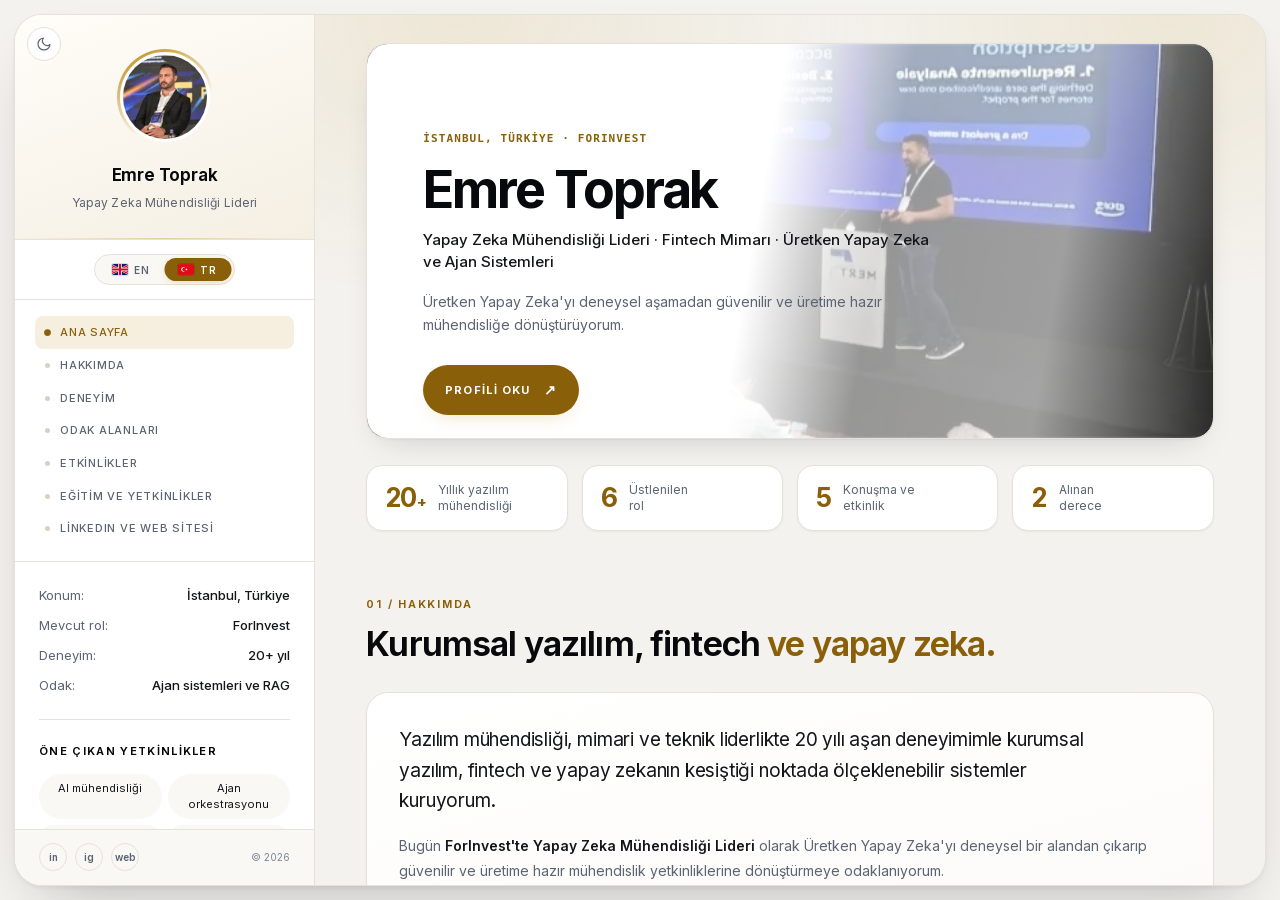
==== commit 77c18051: "performance" ====
--- a/tr/index.html
+++ b/tr/index.html
@@ -2,6 +2,7 @@
 <html lang="tr" data-site-language="tr" data-static-locale="true">
 <head>
   <meta charset="utf-8">
+  <meta http-equiv="Content-Security-Policy" content="default-src 'self'; base-uri 'self'; object-src 'none'; form-action 'self'; script-src 'self' 'sha256-DTdchRSWxhFWwwBTThpYy3DB7jRAck66799xC0Z6egg='; style-src 'self'; font-src 'self'; img-src 'self'; connect-src 'self'; manifest-src 'self'; upgrade-insecure-requests">
   <title>Emre Toprak | Yapay Zeka Mühendisliği Lideri | Fintech Mimarı</title>
   <meta name="viewport" content="width=device-width, initial-scale=1">
   <meta name="theme-color" content="#f4f2ee" media="(prefers-color-scheme: light)">
@@ -20,7 +21,8 @@
   <link rel="icon" type="image/png" sizes="16x16" href="/favicon-16x16.png">
   <link rel="apple-touch-icon" sizes="180x180" href="/apple-touch-icon.png">
   <link rel="manifest" href="/site.webmanifest">
-  <link rel="preload" as="image" href="/docs/avatar.webp" type="image/webp" fetchpriority="high">
+  <link rel="preload" as="image" href="/docs/cover.webp" type="image/webp" fetchpriority="high">
+  <link rel="preload" as="font" type="font/woff2" href="/fonts/inter-latin.woff2" crossorigin>
   <meta property="og:locale" content="tr_TR">
   <meta property="og:locale:alternate" content="en_US">
   <meta property="og:type" content="profile">
@@ -51,10 +53,7 @@
     ]
   }
   </script>
-  <link rel="preconnect" href="https://fonts.googleapis.com">
-  <link rel="preconnect" href="https://fonts.gstatic.com" crossorigin>
-  <link rel="stylesheet" href="https://fonts.googleapis.com/css2?family=Inter:wght@400;500;600;700&display=swap">
-  <link rel="stylesheet" href="/style.css?v=2">
+  <link rel="stylesheet" href="/style.min.css?v=3">
   <script>
     (function () {
       try {
@@ -72,10 +71,10 @@
 <body>
   <a class="skip-link" href="#scrollbar">İçeriğe geç</a>
   <div class="art-app"><div class="art-app-wrapper"><div class="art-app-container">
-    <aside class="art-info-bar" id="info-bar" aria-label="Profil bilgileri"><div class="art-info-bar-frame"><div class="art-header"><button class="art-close" data-close="info" aria-label="Profil panelini kapat">×</button><button class="art-theme-toggle" type="button" data-theme-toggle aria-label="Koyu temaya geç" aria-pressed="false"><svg class="art-theme-icon art-theme-moon" viewBox="0 0 24 24" fill="none" stroke="currentColor" stroke-width="1.8" stroke-linecap="round" stroke-linejoin="round" aria-hidden="true" focusable="false"><path d="M21 12.8A9 9 0 1 1 11.2 3a7 7 0 0 0 9.8 9.8z"/></svg><svg class="art-theme-icon art-theme-sun" viewBox="0 0 24 24" fill="none" stroke="currentColor" stroke-width="1.8" stroke-linecap="round" stroke-linejoin="round" aria-hidden="true" focusable="false"><circle cx="12" cy="12" r="4.2"/><path d="M12 2.4v2.2M12 19.4v2.2M2.4 12h2.2M19.4 12h2.2M5.2 5.2l1.6 1.6M17.2 17.2l1.6 1.6M18.8 5.2l-1.6 1.6M6.8 17.2l-1.6 1.6"/></svg></button><div class="art-avatar-wrap"><picture><source srcset="/docs/avatar.webp" type="image/webp"><img src="/docs/avatar.png" alt="Emre Toprak portresi" width="400" height="400" decoding="async"></picture></div><h2>Emre Toprak</h2><p>Yapay Zeka Mühendisliği Lideri</p></div><div class="art-language-switcher" aria-label="Dil"><div class="art-lang-toggle" role="group" aria-label="Dil" data-active="tr"><span class="art-lang-thumb" aria-hidden="true"></span><a class="art-lang-opt" data-language="en" aria-pressed="false" href="/"><svg class="art-lang-flag" viewBox="0 0 60 30" preserveAspectRatio="xMidYMid slice" aria-hidden="true" focusable="false"><rect width="60" height="30" fill="#012169"/><path d="M0 0l60 30M60 0L0 30" stroke="#fff" stroke-width="6"/><path d="M0 0l60 30M60 0L0 30" stroke="#C8102E" stroke-width="4"/><path d="M30 0v30M0 15h60" stroke="#fff" stroke-width="10"/><path d="M30 0v30M0 15h60" stroke="#C8102E" stroke-width="6"/></svg><span class="art-lang-label">EN</span></a>
-<a class="art-lang-opt is-active" data-language="tr" aria-pressed="true" href="/tr/"><svg class="art-lang-flag" viewBox="0 0 30 20" aria-hidden="true" focusable="false"><rect width="30" height="20" fill="#E30A17"/><circle cx="10" cy="10" r="4" fill="#fff"/><circle cx="11.2" cy="10" r="3.2" fill="#E30A17"/><path fill="#fff" d="M16 7.8l0.52 1.49 1.57 0.03-1.25 0.95 0.45 1.51L16 10.88l-1.29 0.9 0.46-1.51-1.26-0.95 1.58-0.03z"/></svg><span class="art-lang-label">TR</span></a></div></div><nav class="art-left-nav" aria-label="Ana navigasyon"><a class="active" href="#home">Ana sayfa</a><a href="#about">Hakkımda</a><a href="#experience">Deneyim</a><a href="#focus">Odak alanları</a><a href="#events">Etkinlikler</a><a href="#education">Eğitim ve yetkinlikler</a><a href="#contact">LinkedIn ve web sitesi</a></nav><div class="art-scroll-frame" id="scrollbar2"><div class="art-profile-data"><div><span>Konum:</span><strong>İstanbul, Türkiye</strong></div><div><span>Mevcut rol:</span><strong>ForInvest</strong></div><div><span>Deneyim:</span><strong>20+ yıl</strong></div><div><span>Odak:</span><strong>Ajan sistemleri ve RAG</strong></div></div><div class="art-divider"></div><h3 class="art-side-title">Öne çıkan yetkinlikler</h3><div class="art-skill-groups compact"><span>AI mühendisliği</span><span>Ajan orkestrasyonu</span><span>AI observability</span><span>LangChain</span><span>LLM</span><span>LangGraph</span><span>Langflow</span><span>RAG</span><span>MCP</span><span>Java</span><span>TypeScript</span><span>Node.js</span><span>React</span><span>Vue</span><span>Python</span><span>Derin öğrenme</span><span>TensorFlow</span><span>Fintech mimarisi</span><span>Dağıtık sistemler</span></div><div class="art-divider"></div><h3 class="art-side-title">Diller</h3><ul class="art-knowledge"><li>İngilizce — Profesyonel çalışma yeterliliği</li><li>Türkçe — Ana dil veya iki dilli yetkinlik</li></ul><a class="art-download" href="https://www.linkedin.com/in/etoprak/" target="_blank" rel="noopener">LinkedIn profilini görüntüle <span>↗</span></a></div><div class="art-social"><a href="https://www.linkedin.com/in/etoprak/" target="_blank" rel="noopener" aria-label="LinkedIn">in</a><a href="https://www.instagram.com/emretoprak/" target="_blank" rel="noopener" aria-label="Instagram">ig</a><a href="/" aria-label="Kişisel web sitesi">web</a><span>© <span id="year"></span></span></div></div></aside>
+    <aside class="art-info-bar" id="info-bar" aria-label="Profil bilgileri"><div class="art-info-bar-frame"><div class="art-header"><button class="art-close" data-close="info" aria-label="Profil panelini kapat">×</button><button class="art-theme-toggle" type="button" data-theme-toggle aria-label="Koyu temaya geç" aria-pressed="false"><svg class="art-theme-icon art-theme-moon" viewBox="0 0 24 24" fill="none" stroke="currentColor" stroke-width="1.8" stroke-linecap="round" stroke-linejoin="round" aria-hidden="true" focusable="false"><path d="M21 12.8A9 9 0 1 1 11.2 3a7 7 0 0 0 9.8 9.8z"/></svg><svg class="art-theme-icon art-theme-sun" viewBox="0 0 24 24" fill="none" stroke="currentColor" stroke-width="1.8" stroke-linecap="round" stroke-linejoin="round" aria-hidden="true" focusable="false"><circle cx="12" cy="12" r="4.2"/><path d="M12 2.4v2.2M12 19.4v2.2M2.4 12h2.2M19.4 12h2.2M5.2 5.2l1.6 1.6M17.2 17.2l1.6 1.6M18.8 5.2l-1.6 1.6M6.8 17.2l-1.6 1.6"/></svg></button><div class="art-avatar-wrap"><picture><source type="image/webp" srcset="/docs/avatar-112.webp 112w, /docs/avatar-200.webp 200w, /docs/avatar.webp 400w" sizes="96px"><img src="/docs/avatar.png" alt="Emre Toprak portresi" width="400" height="400" decoding="async"></picture></div><h2>Emre Toprak</h2><p>Yapay Zeka Mühendisliği Lideri</p></div><div class="art-language-switcher" aria-label="Dil"><div class="art-lang-toggle" role="group" aria-label="Dil" data-active="tr"><span class="art-lang-thumb" aria-hidden="true"></span><a class="art-lang-opt" data-language="en" href="/" aria-label="English (EN)"><svg class="art-lang-flag" viewBox="0 0 60 30" preserveAspectRatio="xMidYMid slice" aria-hidden="true" focusable="false"><rect width="60" height="30" fill="#012169"/><path d="M0 0l60 30M60 0L0 30" stroke="#fff" stroke-width="6"/><path d="M0 0l60 30M60 0L0 30" stroke="#C8102E" stroke-width="4"/><path d="M30 0v30M0 15h60" stroke="#fff" stroke-width="10"/><path d="M30 0v30M0 15h60" stroke="#C8102E" stroke-width="6"/></svg><span class="art-lang-label">EN</span></a>
+<a class="art-lang-opt is-active" data-language="tr" href="/tr/" aria-label="Türkçe (TR)" aria-current="page"><svg class="art-lang-flag" viewBox="0 0 30 20" aria-hidden="true" focusable="false"><rect width="30" height="20" fill="#E30A17"/><circle cx="10" cy="10" r="4" fill="#fff"/><circle cx="11.2" cy="10" r="3.2" fill="#E30A17"/><path fill="#fff" d="M16 7.8l0.52 1.49 1.57 0.03-1.25 0.95 0.45 1.51L16 10.88l-1.29 0.9 0.46-1.51-1.26-0.95 1.58-0.03z"/></svg><span class="art-lang-label">TR</span></a></div></div><nav class="art-left-nav" aria-label="Ana navigasyon"><a class="active" href="#home">Ana sayfa</a><a href="#about">Hakkımda</a><a href="#experience">Deneyim</a><a href="#focus">Odak alanları</a><a href="#events">Etkinlikler</a><a href="#education">Eğitim ve yetkinlikler</a><a href="#contact">LinkedIn ve web sitesi</a></nav><div class="art-scroll-frame" id="scrollbar2"><div class="art-profile-data"><div><span>Konum:</span><strong>İstanbul, Türkiye</strong></div><div><span>Mevcut rol:</span><strong>ForInvest</strong></div><div><span>Deneyim:</span><strong>20+ yıl</strong></div><div><span>Odak:</span><strong>Ajan sistemleri ve RAG</strong></div></div><div class="art-divider"></div><h3 class="art-side-title">Öne çıkan yetkinlikler</h3><div class="art-skill-groups compact"><span>AI mühendisliği</span><span>Ajan orkestrasyonu</span><span>AI observability</span><span>LangChain</span><span>LLM</span><span>LangGraph</span><span>Langflow</span><span>RAG</span><span>MCP</span><span>Java</span><span>TypeScript</span><span>Node.js</span><span>React</span><span>Vue</span><span>Python</span><span>Derin öğrenme</span><span>TensorFlow</span><span>Fintech mimarisi</span><span>Dağıtık sistemler</span></div><div class="art-divider"></div><h3 class="art-side-title">Diller</h3><ul class="art-knowledge"><li>İngilizce — Profesyonel çalışma yeterliliği</li><li>Türkçe — Ana dil veya iki dilli yetkinlik</li></ul><a class="art-download" href="https://www.linkedin.com/in/etoprak/" target="_blank" rel="noopener">LinkedIn profilini görüntüle <span>↗</span></a></div><div class="art-social"><a href="https://www.linkedin.com/in/etoprak/" target="_blank" rel="noopener" aria-label="LinkedIn">in</a><a href="https://www.instagram.com/emretoprak/" target="_blank" rel="noopener" aria-label="Instagram">ig</a><a href="/" aria-label="Kişisel web sitesi">web</a><span>© <span id="year"></span></span></div></div></aside>
     <main class="art-content" id="scrollbar" aria-label="Ana içerik"><div class="art-curtain" data-close="all"></div><div class="art-top-bg"></div><div class="art-content-frame">
-      <section class="art-section art-banner" id="home" aria-labelledby="home-heading"><div class="art-banner-back"></div><div class="art-banner-overlay"></div><div class="art-banner-content"><p class="art-code">İstanbul, Türkiye · ForInvest</p><h1 id="home-heading">Emre Toprak</h1><p class="art-banner-subtitle">Yapay Zeka Mühendisliği Lideri · Fintech Mimarı · Üretken Yapay Zeka ve Ajan Sistemleri</p><p class="art-banner-text">Üretken Yapay Zeka'yı deneysel aşamadan güvenilir ve üretime hazır mühendisliğe dönüştürüyorum.</p><a href="#about" class="art-btn">Profili oku <span>↗</span></a></div><picture><source srcset="/docs/avatar.webp" type="image/webp"><img class="art-banner-avatar" src="/docs/avatar.png" alt="Emre Toprak portresi" width="400" height="400" fetchpriority="high" decoding="async"></picture></section>
+      <section class="art-section art-banner" id="home" aria-labelledby="home-heading"><div class="art-banner-overlay"></div><div class="art-banner-content"><p class="art-code">İstanbul, Türkiye · ForInvest</p><h1 id="home-heading">Emre Toprak</h1><p class="art-banner-subtitle">Yapay Zeka Mühendisliği Lideri · Fintech Mimarı · Üretken Yapay Zeka ve Ajan Sistemleri</p><p class="art-banner-text">Üretken Yapay Zeka'yı deneysel aşamadan güvenilir ve üretime hazır mühendisliğe dönüştürüyorum.</p><a href="#about" class="art-btn">Profili oku <span>↗</span></a></div><picture><source type="image/webp" srcset="/docs/avatar-112.webp 112w, /docs/avatar-200.webp 200w" sizes="56px"><img class="art-banner-avatar" src="/docs/avatar.png" alt="Emre Toprak portresi" width="400" height="400" decoding="async"></picture></section>
       <section class="art-counters" aria-label="Profil özeti"><div><strong>20<span>+</span></strong><p>Yıllık yazılım<br>mühendisliği</p></div><div><strong>6</strong><p>Üstlenilen<br>rol</p></div><div><strong>5</strong><p>Konuşma ve<br>etkinlik</p></div><div><strong>2</strong><p>Alınan<br>derece</p></div></section>
       <section class="art-section" id="about" aria-labelledby="about-heading"><div class="art-heading"><p>01 / Hakkımda</p><h2 id="about-heading">Kurumsal yazılım, fintech <span>ve yapay zeka.</span></h2></div><div class="art-card art-about"><p class="art-lead">Yazılım mühendisliği, mimari ve teknik liderlikte 20 yılı aşan deneyimimle kurumsal yazılım, fintech ve yapay zekanın kesiştiği noktada ölçeklenebilir sistemler kuruyorum.</p><p>Bugün <b>ForInvest'te Yapay Zeka Mühendisliği Lideri</b> olarak Üretken Yapay Zeka'yı deneysel bir alandan çıkarıp güvenilir ve üretime hazır mühendislik yetkinliklerine dönüştürmeye odaklanıyorum.</p><p>Geçmişim yüksek performanslı finansal sistemleri, dağıtık mimarileri, backend platformlarını, masaüstü, mobil ve web mühendisliğini kapsıyor.</p><p>Güncel odağım AI-native yazılım mühendisliği: otonom ajan sistemleri, RAG mimarileri, Model Context Protocol (MCP) entegrasyonları ve mühendislik verimliliğini artıran yapay zeka destekli geliştirici araçları.</p><p>Ayrıca finansal kullanım senaryoları için alana özgü LLM geliştirme, ince ayar, model değerlendirme ve üretime hazırlık çalışmaları yürütüyorum.</p></div></section>
       <section class="art-section" id="experience" aria-labelledby="experience-heading"><div class="art-heading"><p>02 / Deneyim</p><h2 id="experience-heading">Profesyonel <span>deneyim.</span></h2></div><div class="art-timeline"><div class="art-company-group"><div class="art-company-heading">ForInvest</div><p class="art-company-meta">Tam zamanlı · 3 yıl 11 ay · Uzaktan</p><article class="forinvest-role"><time datetime="2025-08">Ağu 2025 — Günümüz · 1 yıl 3 ay</time><div class="art-timeline-dot"></div><div><p class="art-company">ForInvest <small>Tam zamanlı · Uzaktan</small></p><h3>Yapay Zeka Mühendisliği Lideri</h3><ul class="art-detail-list"><li class="art-bullet-formind"><a href="https://formind.forinvest.com" target="_blank" rel="noopener">ForMind</a> ve <a href="https://mcp.forinvest.com" target="_blank" rel="noopener">ForInvest MCP</a> ürünlerini tasarlayıp yayına alarak öncü finansal yapay zeka ekosistemlerini ve model-bağlam protokol yapılarını hayata geçirdim.</li><li>Claude, OpenAI ve Google modellerini kesintisiz orkestre eden kurumsal AgentCore çoklu LLM iş akışı altyapısını kurdum ve sürdürdüm.</li><li>Kod tabanlarını otonom biçimde okuyan, sorunları çözen, takip sistemlerini güncelleyen ve Merge Request (MR) açan, GitLab entegrasyonlu üretim seviyesi bir AI Developer ajanı geliştirdim.</li><li>Gelişmiş RAG (Retrieval-Augmented Generation) mimarileri, finansal alana özgü LLM ince ayar hatları ve semantik grafikler tasarlayıp uyguladım.</li><li>Otomatik kod analizi, güvenlik açığı taraması, güvenlik uyumu ve sentetik test üretimi için yapay zeka destekli CI/CD kalite kapıları geliştirdim.</li><li>Üretken yapay zeka yığınına hâkim olarak LangChain, LangGraph ve Langflow ile karmaşık otonom ajanlar ve diyalog grafikleri geliştirdim.</li></ul><p class="art-role-skills"><b>LangChain, Büyük Dil Modelleri (LLM)</b> ve +15 yetkinlik</p></div></article><article class="forinvest-role"><time datetime="2022-12/2025-08">Ara 2022 — Ağu 2025 · 2 yıl 9 ay</time><div class="art-timeline-dot"></div><div><p class="art-company">ForInvest <small>Tam zamanlı · İstanbul, Türkiye · Hibrit</small></p><h3>Kıdemli Yazılım Geliştirme Takım Lideri</h3><ul class="art-detail-list"><li>Node.js, Java ve modern frontend frameworkleriyle yüksek erişilebilirlikli, kritik önemdeki fintech sistemlerini geliştiren çapraz fonksiyonlu mühendislik ekiplerine liderlik ettim.</li><li>Maksimum sistem dayanıklılığı, hata toleransı ve gevşek bağlılığı sağlayacak kurumsal sistem tasarımı ve üst düzey mimari kararlara öncülük ettim.</li><li>CloudFlare önbellekleme ve edge computing ile desteklenen sağlam bir widget sunum altyapısı geliştirerek aylık milyarlarca isteği karşıladım.</li><li>Güvenli, PCI uyumlu global ödeme geçidi entegrasyonları ve yüksek hacimli işlem sistemleri kurdum.</li><li>React, React Native ve Vue kullanarak yüksek performanslı finansal panolar ve canlı at yarışı takip istemcileri geliştirdim.</li><li>Yapılandırılmamış finansal piyasa verisini eyleme dönüştürülebilir analitik varlıklara çeviren derin öğrenme ve büyük veri girişimlerini yönettim.</li></ul><p class="art-role-skills"><b>Full-Stack Geliştirme, TypeScript</b> ve +8 yetkinlik</p></div></article></div><article><time datetime="2014-10/2022-12">Eki 2014 — Ara 2022 · 8 yıl 3 ay</time><div class="art-timeline-dot"></div><div><p class="art-company">Foreks <small>Tam zamanlı · İstanbul, Türkiye · Hibrit</small></p><h3>Yazılım Takım Lideri</h3><ul class="art-detail-list"><li>Canlı akan borsa verisi, gerçek zamanlı teknik analiz modülleri ve gelişmiş finansal metrikler içeren kapsamlı, uçtan uca bir Finansal Veri Terminali geliştirdim.</li><li>Monolitik eski uygulamaları optimize edilmiş bir Java ve Node.js backend mikroservis mimarisine taşıyan büyük bir bulut-yerel geçişe öncülük ettim.</li><li>Karmaşık çok sunuculu kurulumları yüksek verimli tek sunuculu topolojilerde birleştirerek büyük altyapı maliyet düşüşleri ve kaynak optimizasyonu sağladım.</li><li>React ve Vue ile duyarlı ve hızlı istemci taraflı uygulamalar sunarak temel veri ürünlerinin UI/UX yeniden yazımını yönettim.</li><li>TensorFlow ile piyasa tahmin modelleri eğitip işlem stratejilerini geçmiş veriler üzerinde geriye dönük test eden makine öğrenmesi destekli algoritmik alım-satım sistemleri geliştirdim.</li></ul><p class="art-role-skills"><b>Java, TypeScript</b> ve +7 yetkinlik</p></div></article><article><time datetime="2012-07/2014-02">Tem 2012 — Şub 2014 · 1 yıl 8 ay</time><div class="art-timeline-dot"></div><div><p class="art-company">Innova <small>Tam zamanlı · İstanbul, Türkiye · Ofiste</small></p><h3>Kıdemli Yazılım Geliştirici</h3><ul class="art-detail-list"><li>Otomatik tahsilat, mutabakat ve uzlaştırma motorlarına odaklanan kurumsal seviye bankacılık ve kurumsal ödeme sistemleri geliştirdim.</li><li>E-Fatura uyum sistemleri ve çapraz platform ERP senkronizasyon katmanları dahil kritik finansal entegrasyonları kurup ölçeklendirdim.</li><li>Yapılandırılmış veri kalıcılığı için .NET, MVC desenleri ve NHibernate ORM kullanarak backend iş mantığını yönettim.</li></ul><p class="art-role-skills"><b>Yazılım Mimarisi, .NET Framework</b> ve +4 yetkinlik</p></div></article><article><time datetime="2009-08/2012-07">Ağu 2009 — Tem 2012 · 3 yıl</time><div class="art-timeline-dot"></div><div><p class="art-company">IBS Software <small>Tam zamanlı · İstanbul, Türkiye · Ofiste</small></p><h3>Yazılım Geliştirici</h3><ul class="art-detail-list"><li>JSP kullanarak canlı borsa tickerları ve etkileşimli widget'ları üçüncü taraf portallara gömen gerçek zamanlı web tabanlı finansal akış uygulamaları geliştirdim.</li><li>.NET Framework ile sağlam, çok iş parçacıklı piyasa verisi işleme araçları ve masaüstü/web alım-satım arayüzleri geliştirmek için yoğun biçimde çalıştım.</li></ul><p class="art-role-skills"><b>Java, JavaScript</b> ve +2 yetkinlik</p></div></article><article><time datetime="2006-08/2009-07">Ağu 2006 — Tem 2009 · 3 yıl</time><div class="art-timeline-dot"></div><div><p class="art-company">avkom <small>Tam zamanlı · İstanbul, Türkiye · Ofiste</small></p><h3>Web Geliştirici</h3><ul class="art-detail-list"><li>PHP kullanarak sıfırdan özel web uygulamaları, dinamik içerik yönetim sistemleri ve ticari web portalları geliştirdim.</li><li>.NET CRM platformları içinde iş akışlarını tasarlayıp entegre ettim ve temel modülleri müşteri gereksinimlerine göre genişlettim.</li><li>Özel ön yüz stillendirme ve düzenler aracılığıyla müşteriye özel kullanıcı arayüzleri (UI) ve kullanıcı deneyimleri (UX) oluşturdum.</li></ul><p class="art-role-skills"><b>PHP, HTML</b> ve +2 yetkinlik</p></div></article></div></section>
@@ -86,6 +85,6 @@
       <footer class="art-footer"><span>© <span id="footer-year"></span> Emre Toprak</span><span>Yapay Zeka Mühendisliği Lideri · Fintech Mimarı · Üretken Yapay Zeka ve Ajan Sistemleri</span></footer>
     </div></main>
   </div></div></div>
-  <div class="art-lightbox" data-lightbox aria-hidden="true" role="dialog" aria-modal="true" aria-label="Büyütülmüş etkinlik görseli"><button class="art-lightbox-close" type="button" data-lightbox-close aria-label="Büyütülmüş görseli kapat">×</button><img src="" alt="Büyütülmüş etkinlik görseli" data-lightbox-image><p data-lightbox-caption></p></div><div class="art-mobile-top-bar"><a class="art-mobile-info" data-info-toggle aria-label="Profili aç" href="#">ET</a><span>Emre Toprak</span><div class="art-lang-toggle is-mobile" role="group" aria-label="Dil" data-active="tr"><span class="art-lang-thumb" aria-hidden="true"></span><a class="art-lang-opt" data-language="en" href="/" aria-label="English"><svg class="art-lang-flag" viewBox="0 0 60 30" preserveAspectRatio="xMidYMid slice" aria-hidden="true" focusable="false"><rect width="60" height="30" fill="#012169"/><path d="M0 0l60 30M60 0L0 30" stroke="#fff" stroke-width="6"/><path d="M0 0l60 30M60 0L0 30" stroke="#C8102E" stroke-width="4"/><path d="M30 0v30M0 15h60" stroke="#fff" stroke-width="10"/><path d="M30 0v30M0 15h60" stroke="#C8102E" stroke-width="6"/></svg><span class="art-lang-label">EN</span></a><a class="art-lang-opt is-active" data-language="tr" href="/tr/" aria-label="Türkçe"><svg class="art-lang-flag" viewBox="0 0 30 20" aria-hidden="true" focusable="false"><rect width="30" height="20" fill="#E30A17"/><circle cx="10" cy="10" r="4" fill="#fff"/><circle cx="11.2" cy="10" r="3.2" fill="#E30A17"/><path fill="#fff" d="M16 7.8l0.52 1.49 1.57 0.03-1.25 0.95 0.45 1.51L16 10.88l-1.29 0.9 0.46-1.51-1.26-0.95 1.58-0.03z"/></svg><span class="art-lang-label">TR</span></a></div><button class="art-theme-toggle art-theme-toggle--mobile" type="button" data-theme-toggle aria-label="Koyu temaya geç" aria-pressed="false"><svg class="art-theme-icon art-theme-moon" viewBox="0 0 24 24" fill="none" stroke="currentColor" stroke-width="1.8" stroke-linecap="round" stroke-linejoin="round" aria-hidden="true" focusable="false"><path d="M21 12.8A9 9 0 1 1 11.2 3a7 7 0 0 0 9.8 9.8z"/></svg><svg class="art-theme-icon art-theme-sun" viewBox="0 0 24 24" fill="none" stroke="currentColor" stroke-width="1.8" stroke-linecap="round" stroke-linejoin="round" aria-hidden="true" focusable="false"><circle cx="12" cy="12" r="4.2"/><path d="M12 2.4v2.2M12 19.4v2.2M2.4 12h2.2M19.4 12h2.2M5.2 5.2l1.6 1.6M17.2 17.2l1.6 1.6M18.8 5.2l-1.6 1.6M6.8 17.2l-1.6 1.6"/></svg></button><button class="art-mobile-menu" data-menu-toggle aria-label="Menüyü aç">☰</button></div><script src="/script.js?v=2"></script>
+  <div class="art-lightbox" data-lightbox aria-hidden="true" role="dialog" aria-modal="true" aria-label="Büyütülmüş etkinlik görseli"><button class="art-lightbox-close" type="button" data-lightbox-close aria-label="Büyütülmüş görseli kapat">×</button><img src="" alt="Büyütülmüş etkinlik görseli" data-lightbox-image><p data-lightbox-caption></p></div><div class="art-mobile-top-bar"><button class="art-mobile-info" data-info-toggle aria-label="ET — Profili aç">ET</button><span>Emre Toprak</span><div class="art-lang-toggle is-mobile" role="group" aria-label="Dil" data-active="tr"><span class="art-lang-thumb" aria-hidden="true"></span><a class="art-lang-opt" data-language="en" href="/" aria-label="English (EN)"><svg class="art-lang-flag" viewBox="0 0 60 30" preserveAspectRatio="xMidYMid slice" aria-hidden="true" focusable="false"><rect width="60" height="30" fill="#012169"/><path d="M0 0l60 30M60 0L0 30" stroke="#fff" stroke-width="6"/><path d="M0 0l60 30M60 0L0 30" stroke="#C8102E" stroke-width="4"/><path d="M30 0v30M0 15h60" stroke="#fff" stroke-width="10"/><path d="M30 0v30M0 15h60" stroke="#C8102E" stroke-width="6"/></svg><span class="art-lang-label">EN</span></a><a class="art-lang-opt is-active" data-language="tr" href="/tr/" aria-label="Türkçe (TR)" aria-current="page"><svg class="art-lang-flag" viewBox="0 0 30 20" aria-hidden="true" focusable="false"><rect width="30" height="20" fill="#E30A17"/><circle cx="10" cy="10" r="4" fill="#fff"/><circle cx="11.2" cy="10" r="3.2" fill="#E30A17"/><path fill="#fff" d="M16 7.8l0.52 1.49 1.57 0.03-1.25 0.95 0.45 1.51L16 10.88l-1.29 0.9 0.46-1.51-1.26-0.95 1.58-0.03z"/></svg><span class="art-lang-label">TR</span></a></div><button class="art-theme-toggle art-theme-toggle--mobile" type="button" data-theme-toggle aria-label="Koyu temaya geç" aria-pressed="false"><svg class="art-theme-icon art-theme-moon" viewBox="0 0 24 24" fill="none" stroke="currentColor" stroke-width="1.8" stroke-linecap="round" stroke-linejoin="round" aria-hidden="true" focusable="false"><path d="M21 12.8A9 9 0 1 1 11.2 3a7 7 0 0 0 9.8 9.8z"/></svg><svg class="art-theme-icon art-theme-sun" viewBox="0 0 24 24" fill="none" stroke="currentColor" stroke-width="1.8" stroke-linecap="round" stroke-linejoin="round" aria-hidden="true" focusable="false"><circle cx="12" cy="12" r="4.2"/><path d="M12 2.4v2.2M12 19.4v2.2M2.4 12h2.2M19.4 12h2.2M5.2 5.2l1.6 1.6M17.2 17.2l1.6 1.6M18.8 5.2l-1.6 1.6M6.8 17.2l-1.6 1.6"/></svg></button><button class="art-mobile-menu" data-menu-toggle aria-label="Menüyü aç">☰</button></div><script src="/script.min.js?v=3" defer></script>
 </body>
 </html>
--- a/style.min.css
+++ b/style.min.css
@@ -0,0 +1 @@
+@font-face{font-family: 'Inter';font-style: normal;font-weight: 400 700;font-display: swap;src: url('/fonts/inter-latin.woff2') format('woff2');unicode-range: U+0000-00FF,U+0131,U+0152-0153,U+02BB-02BC,U+02C6,U+02DA,U+02DC,U+0304,U+0308,U+0329,U+2000-206F,U+20AC,U+2122,U+2191,U+2193,U+2212,U+2215,U+FEFF,U+FFFD}@font-face{font-family: 'Inter';font-style: normal;font-weight: 400 700;font-display: swap;src: url('/fonts/inter-latin-ext.woff2') format('woff2');unicode-range: U+0100-02BA,U+02BD-02C5,U+02C7-02CC,U+02CE-02D7,U+02DD-02FF,U+0304,U+0308,U+0329,U+1D00-1DBF,U+1E00-1E9F,U+1EF2-1EFF,U+2020,U+20A0-20AB,U+20AD-20C4,U+2113,U+2C60-2C7F,U+A720-A7FF}:root{color-scheme: light;--font: 'Inter',-apple-system,BlinkMacSystemFont,'Segoe UI',Roboto,Arial,sans-serif;--font-mono: ui-monospace,SFMono-Regular,'SF Mono',Menlo,monospace;--radius-xs: 8px;--radius-sm: 12px;--radius-md: 16px;--radius-lg: 22px;--radius-xl: 28px;--radius-pill: 999px;--sidebar-w: 300px;--topbar-h: 64px;--maxw: 1480px;--ease: cubic-bezier(.22,.61,.36,1);--bg: #f4f2ee;--bg-deep: #ece9e2;--surface: #ffffff;--surface-2: #faf8f4;--card: #ffffff;--card-2: #fbf9f5;--text: #14161b;--text-strong: #08090c;--muted: #5b6472;--muted-2: #7d8695;--line: #e6e2da;--line-strong: #d6d1c7;--accent: #8a5f0a;--accent-2: #b8860b;--accent-soft: rgba(184,134,11,.13);--accent-line: rgba(184,134,11,.32);--accent-contrast: #ffffff;--shadow-sm: 0 1px 2px rgba(18,22,30,.05);--shadow: 0 1px 2px rgba(18,22,30,.04),0 14px 34px -18px rgba(18,22,30,.22);--shadow-lg: 0 2px 4px rgba(18,22,30,.05),0 30px 60px -30px rgba(18,22,30,.3);--ring: 0 0 0 3px var(--accent-soft);--header-grad: linear-gradient(160deg,#fffdf8 0%,#f5efe3 100%);--banner-overlay: linear-gradient(100deg,rgba(255,255,255,1) 0%,rgba(255,255,255,1) 46%,rgba(255,255,255,0.583) 60%,rgba(255,255,255,.62) 80%,rgba(255,255,255,.12) 100%);--glass: rgba(255,255,255,.84);--scrim: rgba(20,22,27,.42);--img-filter: saturate(.92) contrast(1.02)}[data-theme="dark"]{color-scheme: dark;--bg: #0a0c11;--bg-deep: #070910;--surface: #10131a;--surface-2: #141821;--card: #151922;--card-2: #1a1f2a;--text: #eef1f7;--text-strong: #ffffff;--muted: #a2acbc;--muted-2: #7f8a9c;--line: #232936;--line-strong: #303848;--accent: #ffd166;--accent-2: #ffc94d;--accent-soft: rgba(255,209,102,.14);--accent-line: rgba(255,209,102,.34);--accent-contrast: #1a1405;--shadow-sm: 0 1px 2px rgba(0,0,0,.5);--shadow: 0 1px 2px rgba(0,0,0,.45),0 18px 40px -20px rgba(0,0,0,.85);--shadow-lg: 0 2px 6px rgba(0,0,0,.5),0 40px 80px -40px rgba(0,0,0,.9);--ring: 0 0 0 3px var(--accent-soft);--header-grad: linear-gradient(160deg,#1c2231 0%,#11151d 100%);--banner-overlay: linear-gradient(100deg,rgba(10,12,17,1) 0%,rgba(10,12,17,1) 42%,rgba(10,12,17,.93) 56%,rgba(10,12,17,.48) 76%,rgba(10,12,17,.06) 100%);--glass: rgba(16,19,26,.84);--scrim: rgba(4,6,10,.62);--img-filter: saturate(.85) contrast(1.05) brightness(.92)}*,*::before,*::after{box-sizing: border-box}html{scroll-behavior: smooth;-webkit-text-size-adjust: 100%}body{margin: 0;background: var(--bg);color: var(--text);font: 400 16px/1.7 var(--font);-webkit-font-smoothing: antialiased;-moz-osx-font-smoothing: grayscale;text-rendering: optimizeLegibility;transition: background-color .3s var(--ease),color .3s var(--ease)}img{max-width: 100%}a{color: inherit}:focus-visible{outline: 2px solid var(--accent-2);outline-offset: 3px;border-radius: 4px}::selection{background: var(--accent-soft);color: var(--text-strong)}.skip-link{position: fixed;left: 20px;top: -80px;z-index: 300;padding: 10px 16px;border-radius: var(--radius-sm);background: var(--accent);color: var(--accent-contrast);font-size: 13px;font-weight: 600;text-decoration: none;box-shadow: var(--shadow);transition: top .2s var(--ease)}.skip-link:focus{top: 16px}.art-app{width: 100%;min-height: 100vh;min-height: 100dvh;padding: clamp(0px,1.1vw,18px)}.art-app-wrapper{position: relative;max-width: var(--maxw);height: calc(100vh - clamp(0px,2.2vw,36px));height: calc(100dvh - clamp(0px,2.2vw,36px));margin: 0 auto;background: var(--bg);border: 1px solid var(--line);border-radius: var(--radius-xl);box-shadow: var(--shadow-lg);overflow: hidden}.art-app-container{position: relative;display: flex;height: 100%}.art-info-bar{position: relative;z-index: 20;width: var(--sidebar-w);min-width: var(--sidebar-w);height: 100%;background: var(--surface);border-right: 1px solid var(--line)}.art-info-bar-frame{position: relative;display: flex;flex-direction: column;height: 100%;min-height: 0;overflow-y: auto;overscroll-behavior: contain;scrollbar-width: thin;scrollbar-color: var(--line-strong) transparent}.art-info-bar-frame::-webkit-scrollbar{width: 6px}.art-info-bar-frame::-webkit-scrollbar-track{background: transparent}.art-info-bar-frame::-webkit-scrollbar-thumb{background: var(--line-strong);border-radius: var(--radius-pill)}.art-header{position: sticky;top: 0;z-index: 3;flex: 0 0 auto;padding: 34px 28px 26px;text-align: center;background: var(--header-grad);border-bottom: 1px solid var(--line)}.art-header::after{content: '';position: absolute;inset: auto 0 0;height: 1px;background: linear-gradient(90deg,transparent,var(--accent-line),transparent)}.art-avatar-wrap{position: relative;width: 96px;height: 96px;margin: 0 auto 16px;border-radius: 50%;padding: 3px;background: linear-gradient(150deg,var(--accent-2),transparent 65%)}.art-avatar-wrap img{display: block;width: 100%;height: 100%;object-fit: cover;border-radius: 50%;border: 3px solid var(--surface);background: var(--surface-2)}.art-header h2{margin: 0;font-size: 17px;font-weight: 650;letter-spacing: -.01em;color: var(--text-strong)}.art-header p{margin: 3px 0 0;color: var(--muted);font-size: 12px;letter-spacing: .01em}.art-close{display: none;position: absolute;top: 12px;right: 12px;width: 34px;height: 34px;border: 1px solid var(--line);border-radius: 50%;background: var(--surface);color: var(--muted);font-size: 20px;line-height: 1;cursor: pointer;transition: color .2s,border-color .2s,background .2s}.art-close:hover{color: var(--text);border-color: var(--line-strong)}.art-theme-toggle{position: absolute;top: 12px;left: 12px;width: 34px;height: 34px;padding: 0;border: 1px solid var(--line);border-radius: 50%;background: var(--surface);color: var(--muted);cursor: pointer;transition: color .2s,border-color .2s,background .2s,transform .2s var(--ease)}.art-theme-toggle:hover{color: var(--accent);border-color: var(--accent-line);transform: rotate(-12deg)}.art-theme-icon{position: absolute;inset: 0;margin: auto;width: 16px;height: 16px;transition: opacity .25s var(--ease),transform .35s var(--ease)}.art-theme-sun{opacity: 0;transform: rotate(90deg) scale(.55)}.art-theme-moon{opacity: 1;transform: rotate(0) scale(1)}[data-theme="dark"] .art-theme-sun{opacity: 1;transform: rotate(0) scale(1)}[data-theme="dark"] .art-theme-moon{opacity: 0;transform: rotate(-90deg) scale(.55)}.art-theme-toggle--mobile{display: none}.art-language-switcher{display: flex;align-items: center;justify-content: center;padding: 14px 24px;border-bottom: 1px solid var(--line)}.art-lang-toggle{position: relative;display: inline-flex;align-items: stretch;padding: 3px;border: 1px solid var(--line);border-radius: var(--radius-pill);background: var(--surface-2);isolation: isolate}.art-lang-thumb{position: absolute;top: 3px;left: 3px;bottom: 3px;width: calc(50% - 3px);border-radius: var(--radius-pill);background: var(--accent);box-shadow: 0 2px 8px -2px var(--accent-line);transition: transform .3s var(--ease);z-index: 0;pointer-events: none}.art-lang-toggle[data-active="tr"] .art-lang-thumb{transform: translateX(100%)}.art-lang-opt{position: relative;z-index: 1;display: inline-flex;align-items: center;justify-content: center;gap: 6px;min-width: 58px;padding: 6px 14px;border: 0;border-radius: var(--radius-pill);background: none;color: var(--muted);font: 600 10px/1 var(--font);letter-spacing: .09em;text-transform: uppercase;text-decoration: none;cursor: pointer;transition: color .2s var(--ease)}.art-lang-opt:hover:not(.is-active){color: var(--text)}.art-lang-opt.is-active{color: var(--accent-contrast)}.art-lang-flag{display: inline-block;flex: 0 0 auto;width: 16px;height: 11px;border-radius: 2px;overflow: hidden;box-shadow: 0 0 0 1px rgba(0,0,0,.12)}svg.art-lang-flag{vertical-align: middle}.art-lang-label{letter-spacing: .1em}.art-lang-toggle.is-mobile{display: none;padding: 2px}.art-lang-toggle.is-mobile .art-lang-opt{min-width: 46px;padding: 5px 10px;font-size: 9px}.art-lang-toggle.is-mobile .art-lang-flag{width: 14px;height: 10px}.art-left-nav{flex: 0 0 auto;margin: 0;padding: 16px 20px;border-bottom: 1px solid var(--line)}.art-left-nav a{display: flex;align-items: center;gap: 10px;padding: 7px 10px;border-radius: var(--radius-xs);color: var(--muted);font-size: 11px;font-weight: 500;letter-spacing: .07em;text-transform: uppercase;text-decoration: none;transition: color .2s,background .2s}.art-left-nav a::before{content: '';width: 5px;height: 5px;border-radius: 50%;background: var(--line-strong);transition: background .2s,transform .2s var(--ease)}.art-left-nav a:hover{color: var(--text);background: var(--surface-2)}.art-left-nav a:hover::before{background: var(--muted-2)}.art-left-nav a.active{color: var(--accent);background: var(--accent-soft)}.art-left-nav a.active::before{background: var(--accent);transform: scale(1.35)}.art-scroll-frame{flex: 0 0 auto;min-height: 0;height: auto;padding: 22px 24px 32px;overflow: visible}.art-profile-data{font-size: 13px}.art-profile-data div{display: flex;justify-content: space-between;gap: 12px;margin-bottom: 8px}.art-profile-data span{color: var(--muted)}.art-profile-data strong{font-weight: 500;color: var(--text);text-align: right}.art-divider{height: 1px;margin: 22px 0;background: var(--line)}.art-side-title{margin: 0 0 14px;color: var(--text-strong);font-size: 11px;font-weight: 650;letter-spacing: .12em;text-transform: uppercase}.art-knowledge{margin: 0;padding: 0;list-style: none;color: var(--muted);font-size: 12px}.art-knowledge li{position: relative;margin: 6px 0;padding-left: 18px}.art-knowledge li::before{content: '';position: absolute;left: 2px;top: .62em;width: 6px;height: 6px;border-radius: 50%;background: var(--accent)}.art-download{display: flex;align-items: center;justify-content: space-between;gap: 12px;margin-top: 24px;padding-top: 16px;border-top: 1px solid var(--line);color: var(--text);font-size: 13px;font-weight: 500;text-decoration: none;transition: color .2s}.art-download span{color: var(--accent);font-size: 15px}.art-download:hover{color: var(--accent)}.art-social{position: sticky;bottom: 0;z-index: 3;flex: 0 0 auto;display: flex;align-items: center;gap: 8px;height: 56px;padding: 0 24px;border-top: 1px solid var(--line);background: var(--surface-2);font-size: 11px}.art-social a{display: inline-flex;align-items: center;justify-content: center;width: 28px;height: 28px;border: 1px solid var(--line);border-radius: 50%;color: var(--muted);font-size: 10px;font-weight: 600;text-decoration: none;transition: color .2s,border-color .2s,background .2s}.art-social a:hover{color: var(--accent);border-color: var(--accent-line);background: var(--accent-soft)}.art-social>span{margin-left: auto;color: var(--muted-2);font-size: 10px}.art-content{position: relative;flex: 1;height: 100%;padding: 0 clamp(20px,4vw,56px);overflow-x: hidden;overflow-y: auto;scroll-behavior: smooth;background: var(--bg);scrollbar-width: thin;scrollbar-color: var(--line-strong) transparent}.art-content::-webkit-scrollbar{width: 6px}.art-content::-webkit-scrollbar-track{background: transparent}.art-content::-webkit-scrollbar-thumb{background: var(--line-strong);border-radius: var(--radius-pill)}.art-top-bg{position: absolute;inset: 0 0 auto;height: 420px;pointer-events: none;background: radial-gradient(60% 100% at 15% 0%,var(--accent-soft) 0%,transparent 70%),radial-gradient(50% 90% at 90% 0%,var(--accent-soft) 0%,transparent 75%);opacity: .8}.art-content-frame{position: relative;max-width: 940px;margin: 0 auto;padding-bottom: 56px}.art-section{padding: 64px 0 0}.art-heading{margin-bottom: 28px}.art-heading>p{margin: 0 0 10px;color: var(--accent);font-size: 11px;font-weight: 650;letter-spacing: .16em;text-transform: uppercase}.art-heading h2{margin: 0;color: var(--text-strong);font-size: clamp(26px,3.2vw,34px);font-weight: 650;line-height: 1.18;letter-spacing: -.025em}.art-heading h2 span,.art-contact h2 span{color: var(--accent)}.art-banner{position: relative;height: clamp(330px,44vh,420px);margin: 28px 0 0;border: 1px solid var(--line);border-radius: var(--radius-lg);background: url('/docs/cover.webp') right / cover no-repeat;box-shadow: var(--shadow);overflow: hidden}.art-banner-overlay{position: absolute;inset: 0;background: var(--banner-overlay)}.art-banner-content{position: relative;z-index: 2;display: flex;flex-direction: column;justify-content: center;height: 100%;max-width: 620px;padding: 40px clamp(28px,5vw,56px)}.art-code{margin: 0 0 16px;color: var(--accent);font: 600 11px/1.4 var(--font-mono);letter-spacing: .1em;text-transform: uppercase}.art-banner h1{margin: 0 0 12px;color: var(--text-strong);font-size: clamp(34px,5.2vw,52px);font-weight: 700;line-height: 1.04;letter-spacing: -.04em}.art-banner-subtitle{margin: 0 0 16px;color: var(--text);font-size: 15px;font-weight: 500;line-height: 1.5}.art-banner-subtitle span{margin: 0 6px;color: var(--accent)}.art-banner-text{max-width: 460px;margin: 0 0 28px;color: var(--muted);font-size: 14px;line-height: 1.7}.art-btn{display: inline-flex;align-items: center;gap: 14px;align-self: flex-start;padding: 13px 22px;border-radius: var(--radius-pill);background: var(--accent);color: var(--accent-contrast);font-size: 11px;font-weight: 700;letter-spacing: .1em;text-transform: uppercase;text-decoration: none;box-shadow: 0 8px 20px -10px var(--accent-line);transition: transform .2s var(--ease),box-shadow .2s var(--ease),filter .2s}.art-btn span{font-size: 14px}.art-btn:hover{transform: translateY(-2px);filter: brightness(1.06);box-shadow: 0 14px 28px -12px var(--accent-line)}.art-banner-avatar{display: none}.art-counters{display: grid;grid-template-columns: repeat(4,minmax(0,1fr));gap: 14px;padding: 26px 0 0}.art-counters>div{display: flex;align-items: center;gap: 12px;padding: 16px 18px;border: 1px solid var(--line);border-radius: var(--radius-md);background: var(--surface);box-shadow: var(--shadow-sm);transition: border-color .2s,transform .2s var(--ease)}.art-counters>div:hover{border-color: var(--accent-line);transform: translateY(-2px)}.art-counters strong{color: var(--accent);font-size: 26px;font-weight: 700;line-height: 1;letter-spacing: -.03em}.art-counters strong span{font-size: 15px}.art-counters p{margin: 0;color: var(--muted);font-size: 12px;line-height: 1.35}.art-card{margin-bottom: 20px;padding: clamp(22px,3vw,32px);border: 1px solid var(--line);border-radius: var(--radius-lg);background: linear-gradient(165deg,var(--card) 0%,var(--card-2) 100%);box-shadow: var(--shadow-sm)}.art-card p{margin: 0 0 14px;color: var(--muted);font-size: 14px;line-height: 1.78}.art-card p:last-child{margin-bottom: 0}.art-card p b{color: var(--text);font-weight: 600}.art-lead{max-width: 720px;margin-bottom: 18px !important;color: var(--text) !important;font-size: clamp(17px,2vw,19px) !important;line-height: 1.6 !important;letter-spacing: -.01em}.art-about{max-width: 100%}.art-timeline{position: relative}.art-timeline::before{content: '';position: absolute;left: 132px;top: 0;bottom: 24px;width: 1px;background: linear-gradient(180deg,transparent,var(--line-strong) 6%,var(--line-strong) 92%,transparent)}.art-timeline article{display: grid;grid-template-columns: 112px 40px minmax(0,1fr);padding: 0 0 26px}.art-timeline time{padding-top: 4px;color: var(--muted-2);font-size: 12px;font-weight: 500;line-height: 1.45;text-align: right}.art-timeline-dot{position: relative;z-index: 1;width: 11px;height: 11px;margin: 6px auto 0;border: 2px solid var(--accent);border-radius: 50%;background: var(--bg);box-shadow: 0 0 0 4px var(--bg)}.art-timeline article>div:last-child{padding: 0 0 22px;border-bottom: 1px solid var(--line)}.art-timeline article:last-child>div:last-child{border-bottom: 0}.art-company{margin: 0 0 6px !important;color: var(--accent) !important;font-size: 13px !important;font-weight: 650;letter-spacing: .02em}.art-company small{margin-left: 8px;color: var(--muted-2);font-size: 11px;font-weight: 400;letter-spacing: 0}.art-timeline h3{margin: 0 0 10px;color: var(--text-strong);font-size: 19px;font-weight: 650;line-height: 1.3;letter-spacing: -.015em}.art-timeline p:not(.art-company):not(.art-role-skills){margin: 0;color: var(--muted);font-size: 13px;line-height: 1.7}.art-detail-list{margin: 0;padding: 0;list-style: none;color: var(--muted);font-size: 13px;line-height: 1.72}.art-detail-list li{position: relative;margin: 0 0 9px;padding-left: 18px}.art-detail-list li::before{content: '';position: absolute;left: 2px;top: .68em;width: 5px;height: 5px;border-radius: 50%;background: var(--accent-line)}.art-detail-list a{color: var(--accent);text-decoration: none;border-bottom: 1px solid var(--accent-line);transition: border-color .2s}.art-detail-list a:hover{border-bottom-color: var(--accent)}.art-role-skills{display: flex;align-items: flex-start;gap: 8px;margin: 14px 0 0;color: var(--muted-2);font-size: 12px;line-height: 1.5}.art-role-skills::before{content: '◆';color: var(--accent);font-size: 8px;line-height: 2.1}.art-role-skills b{color: var(--text);font-weight: 600}.art-company-group{position: relative}.art-company-heading{position: relative;z-index: 2;margin: 0 0 8px;padding: 0 0 12px;border-bottom: 1px solid var(--line);background: var(--bg);color: var(--text-strong);font-size: 13px;font-weight: 700;letter-spacing: .14em;text-transform: uppercase}.art-company-meta{margin: 0 0 22px;color: var(--muted-2);font-size: 12px}.art-company-group .art-timeline-dot{border-color: var(--accent)}.art-service-grid{display: grid;grid-template-columns: repeat(2,minmax(0,1fr));gap: 18px}.art-service-grid .art-card{position: relative;display: flex;flex-direction: column;min-width: 0;margin: 0;overflow: hidden;transition: transform .25s var(--ease),border-color .25s,box-shadow .25s}.art-service-grid .art-card::before{content: '';position: absolute;inset: 0 0 auto;height: 2px;background: linear-gradient(90deg,var(--accent),transparent);opacity: 0;transition: opacity .25s}.art-service-grid .art-card:hover{transform: translateY(-3px);border-color: var(--accent-line);box-shadow: var(--shadow)}.art-service-grid .art-card:hover::before{opacity: 1}.art-icon{display: inline-flex;align-items: center;justify-content: center;width: 44px;height: 44px;margin-bottom: 18px;border: 1px solid var(--accent-line);border-radius: var(--radius-sm);background: var(--accent-soft);color: var(--accent);font-size: 20px;line-height: 1}.art-service-grid h3{margin: 0 0 10px;color: var(--text-strong);font-size: 17px;font-weight: 650;line-height: 1.35;letter-spacing: -.01em}.art-focus-tags{display: flex;flex-wrap: wrap;gap: 6px;margin-top: auto;padding-top: 18px}.art-focus-tags span{display: inline-block;padding: 4px 10px;border: 1px solid var(--line);border-radius: var(--radius-pill);background: var(--surface-2);color: var(--muted);font-size: 11px;letter-spacing: .01em;transition: color .2s,border-color .2s,background .2s}.art-focus-tags span:hover{color: var(--accent);border-color: var(--accent-line);background: var(--accent-soft)}.art-event-slider{position: relative;display: grid;grid-template-columns: 40px minmax(0,1fr) 40px;align-items: center;gap: 14px;padding: 18px;border: 1px solid var(--line);border-radius: var(--radius-lg);background: linear-gradient(165deg,var(--card) 0%,var(--card-2) 100%);box-shadow: var(--shadow-sm)}.art-event-viewport{min-width: 0;overflow: hidden;border-radius: var(--radius-md)}.art-event-track{position: relative}.art-event-slide{display: none;margin: 0}.art-event-slide.is-active{display: block;animation: art-event-fade .4s var(--ease)}.art-event-slide img{display: block;width: 100%;height: auto;aspect-ratio: 16 / 9;object-fit: contain;object-position: center;background: var(--surface-2);filter: var(--img-filter);cursor: zoom-in;transition: transform .5s var(--ease)}.art-event-slide img:hover{transform: scale(1.015)}.art-event-slide figcaption{display: flex;justify-content: space-between;gap: 16px;padding: 14px 4px 2px;font-size: 13px}.art-event-slide figcaption b{color: var(--text-strong);font-weight: 600}.art-event-slide figcaption span{color: var(--muted);text-align: right}.art-slider-button{display: inline-flex;align-items: center;justify-content: center;width: 36px;height: 36px;padding: 0;border: 1px solid var(--line);border-radius: 50%;background: var(--surface);color: var(--text);font-size: 20px;line-height: 1;cursor: pointer;transition: color .2s,background .2s,border-color .2s,transform .2s var(--ease)}.art-slider-button:hover,.art-slider-button:focus-visible{border-color: var(--accent);background: var(--accent);color: var(--accent-contrast);transform: scale(1.06)}.art-slider-dots{grid-column: 1 / -1;display: flex;justify-content: center;gap: 7px;margin-top: 2px}.art-slider-dot{width: 7px;height: 7px;padding: 0;border: 0;border-radius: 50%;background: var(--line-strong);cursor: pointer;transition: background .2s,transform .2s var(--ease)}.art-slider-dot:hover{background: var(--muted-2)}.art-slider-dot.is-active{background: var(--accent);transform: scale(1.35)}@keyframes art-event-fade{from{opacity: .35;transform: translateX(10px)}to{opacity: 1;transform: translateX(0)}}.art-two-col{display: grid;grid-template-columns: repeat(2,minmax(0,1fr));gap: 18px}.art-two-col .art-card{margin: 0}.art-two-col h3{margin: 0 0 20px;color: var(--text-strong);font-size: 16px;font-weight: 650;letter-spacing: -.01em}.art-edu{margin: 0 0 20px;padding-left: 16px;border-left: 2px solid var(--accent-line)}.art-edu b{display: block;color: var(--text-strong);font-size: 14px;font-weight: 650}.art-edu span{display: block;margin-top: 2px;color: var(--accent);font-size: 12px}.art-edu p{margin-top: 8px;font-size: 12.5px;line-height: 1.7}.art-languages{margin-top: 22px;padding-top: 18px;border-top: 1px solid var(--line)}.art-languages b{display: block;margin-bottom: 8px;color: var(--text-strong);font-size: 12px;font-weight: 650;letter-spacing: .08em;text-transform: uppercase}.art-languages span{display: block;margin: 5px 0;color: var(--muted);font-size: 12.5px}.art-skill-groups{display: flex;flex-wrap: wrap;gap: 7px}.art-skill-groups span{display: block;padding: 5px 10px;border: 1px solid var(--line);border-radius: var(--radius-pill);background: var(--surface-2);color: var(--muted);font-size: 12px;line-height: 1.4;transition: color .2s,border-color .2s,background .2s}.art-skill-groups span:hover{color: var(--accent);border-color: var(--accent-line);background: var(--accent-soft)}.art-skill-groups.compact{display: grid;grid-template-columns: 1fr 1fr;gap: 6px}.art-skill-groups.compact span{padding: 6px 9px;border-color: transparent;background: var(--surface-2);color: var(--text);font-size: 11px;text-align: center;overflow-wrap: anywhere}.art-skill-groups.full{display: flex;align-items: flex-start}.art-skill-groups.full span{font-size: 12px}.art-links-card>p{margin-bottom: 20px;color: var(--muted)}.art-link-grid{display: grid;grid-template-columns: repeat(3,minmax(0,1fr));gap: 12px}.art-link-grid a{display: flex;flex-direction: column;gap: 4px;padding: 16px;border: 1px solid var(--line);border-radius: var(--radius-md);background: var(--surface-2);color: var(--text);text-decoration: none;transition: border-color .2s,background .2s,transform .2s var(--ease)}.art-link-grid a:hover{border-color: var(--accent-line);background: var(--accent-soft);transform: translateY(-2px)}.art-link-grid b{font-size: 13px;font-weight: 650}.art-link-grid span{color: var(--accent);font-size: 12px;overflow-wrap: anywhere}.art-footer{display: flex;justify-content: space-between;gap: 16px;padding: 28px 0 0;border-top: 1px solid var(--line);color: var(--muted-2);font-size: 12px}.art-lightbox{display: none;position: fixed;inset: 0;z-index: 300;align-items: center;justify-content: center;padding: 36px;background: rgba(6,8,12,.94);backdrop-filter: blur(6px)}.art-lightbox.is-open{display: flex;flex-direction: column}.art-lightbox img{width: auto;height: auto;max-width: 94vw;max-height: 84vh;object-fit: contain;border-radius: var(--radius-md);box-shadow: 0 20px 60px rgba(0,0,0,.6)}.art-lightbox p{margin: 16px 0 0;color: #e8ecf3;font-size: 13px;text-align: center}.art-lightbox-close{position: absolute;top: 18px;right: 20px;width: 42px;height: 42px;border: 1px solid rgba(255,255,255,.28);border-radius: 50%;background: rgba(255,255,255,.08);color: #fff;font-size: 24px;line-height: 1;cursor: pointer;transition: background .2s,color .2s}.art-lightbox-close:hover{background: var(--accent);color: var(--accent-contrast)}.lightbox-open{overflow: hidden}.art-mobile-top-bar{display: none}.art-curtain{display: none}@media (max-width: 1180px){:root{--sidebar-w: 272px}.art-content{padding: 0 clamp(18px,3vw,40px)}}@media (max-width: 1000px){.art-counters{grid-template-columns: repeat(2,minmax(0,1fr))}.art-link-grid{grid-template-columns: repeat(2,minmax(0,1fr))}}@media (max-width: 920px){.art-app{padding: 0}.art-app-wrapper{height: 100vh;height: 100dvh;max-width: none;border: 0;border-radius: 0;box-shadow: none}.art-info-bar{position: absolute;left: calc(-1 * var(--sidebar-w) - 24px);top: 0;z-index: 60;width: var(--sidebar-w);min-width: var(--sidebar-w);border-right: 1px solid var(--line);border-radius: 0 var(--radius-lg) var(--radius-lg) 0;box-shadow: var(--shadow-lg);transition: left .38s var(--ease)}.art-info-bar.open{left: 0}.art-close{display: inline-flex;align-items: center;justify-content: center}.art-header{padding: 26px 24px 20px}.art-avatar-wrap{width: 76px;height: 76px;margin-bottom: 12px}.art-language-switcher{padding: 10px 24px}.art-left-nav{padding: 10px 14px}.art-left-nav a{padding: 6px 10px;font-size: 10.5px}.art-scroll-frame{padding: 18px 24px 76px}.art-social{height: 52px;padding: 0 20px}.art-content{height: calc(100% - var(--topbar-h));margin-top: var(--topbar-h);padding: 0 clamp(16px,4vw,28px)}.art-content-frame{max-width: 100%}.art-mobile-top-bar{position: fixed;top: 0;left: 0;right: 0;z-index: 50;display: flex;align-items: center;gap: 10px;height: var(--topbar-h);padding: 0 16px;border-bottom: 1px solid var(--line);background: var(--glass);backdrop-filter: blur(14px) saturate(1.4);-webkit-backdrop-filter: blur(14px) saturate(1.4);color: var(--text);font-size: 13px;font-weight: 600}.art-mobile-top-bar>span{margin-right: auto;overflow: hidden;white-space: nowrap;text-overflow: ellipsis;letter-spacing: -.01em}.art-mobile-top-bar .art-lang-toggle.is-mobile{flex: 0 0 auto}.art-mobile-info{display: inline-flex;align-items: center;justify-content: center;flex: 0 0 auto;width: 34px;height: 34px;padding: 0;border: 1px solid var(--accent-line);border-radius: 50%;background: var(--accent-soft);color: var(--accent);font-size: 11px;font-weight: 700;letter-spacing: .02em;text-decoration: none;cursor: pointer}.art-mobile-menu{display: inline-flex;align-items: center;justify-content: center;flex: 0 0 auto;width: 34px;height: 34px;padding: 0;border: 1px solid var(--line);border-radius: 50%;background: var(--surface);color: var(--text);font-size: 15px;line-height: 1;cursor: pointer}.art-lang-toggle.is-mobile{display: inline-flex}.art-lang-toggle.is-mobile .art-lang-opt{min-width: 40px;padding: 5px 8px;gap: 4px}.art-lang-toggle.is-mobile .art-lang-label{display: none}.art-theme-toggle--mobile{position: relative;display: inline-flex;align-items: center;justify-content: center;flex: 0 0 auto;width: 34px;height: 34px;border-radius: 50%;top: 0;left: 5px}.art-theme-toggle--mobile:hover{transform: none}.art-curtain{position: fixed;inset: 0;z-index: 55;display: block;background: var(--scrim);opacity: 0;pointer-events: none;transition: opacity .3s var(--ease);backdrop-filter: blur(2px)}.art-curtain.open{opacity: 1;pointer-events: auto}.art-banner{margin-top: 20px}.art-section{padding-top: 48px}.art-top-bg{height: 300px}}@media (max-width: 760px){.art-service-grid{grid-template-columns: 1fr}.art-two-col{grid-template-columns: 1fr}.art-timeline::before{left: 74px}.art-timeline article{grid-template-columns: 58px 32px minmax(0,1fr)}.art-timeline time{font-size: 11px;text-align: left}.art-timeline h3{font-size: 17px}}@media (max-width: 650px){.art-banner{height: auto;min-height: 0;padding-bottom: 0}.art-banner-content{max-width: none;padding: 30px 22px 34px}.art-banner h1{font-size: clamp(30px,9vw,38px)}.art-banner-text{max-width: 100%}.art-banner-overlay{background: linear-gradient(180deg,rgba(255,255,255,.97) 0%,rgba(255,255,255,.93) 55%,rgba(255,255,255,.72) 100%)}[data-theme="dark"] .art-banner-overlay{background: linear-gradient(180deg,rgba(10,12,17,.97) 0%,rgba(10,12,17,.93) 55%,rgba(10,12,17,.72) 100%)}.art-banner-avatar{display: block;position: absolute;top: 16px;right: 16px;z-index: 3;width: 56px;height: 56px;object-fit: cover;border: 2px solid var(--surface);border-radius: 50%;box-shadow: var(--shadow);opacity: .96}.art-code{padding-right: 68px}.art-counters{gap: 10px}.art-counters>div{padding: 13px 14px;gap: 9px}.art-counters strong{font-size: 22px}.art-counters p{font-size: 11px}.art-event-slider{grid-template-columns: 32px minmax(0,1fr) 32px;gap: 8px;padding: 12px}.art-slider-button{width: 32px;height: 32px;font-size: 17px}.art-event-slide figcaption{display: block;font-size: 12px}.art-event-slide figcaption span{display: block;margin-top: 4px;text-align: left}.art-slider-dots{bottom: 20px}.art-link-grid{grid-template-columns: 1fr}.art-footer{display: block}.art-footer span{display: block;margin-top: 6px}.art-lightbox{padding: 18px}.art-lightbox img{max-width: 100vw;max-height: 76vh}.art-lightbox-close{top: 12px;right: 12px}}@media (max-width: 380px){.art-timeline::before{left: 62px}.art-timeline article{grid-template-columns: 50px 26px minmax(0,1fr)}.art-banner h1{font-size: 28px}.art-counters{grid-template-columns: 1fr}.art-mobile-top-bar>span{display: none}.art-mobile-top-bar .art-lang-toggle.is-mobile{margin-left: auto}}@media (prefers-reduced-motion: reduce){html{scroll-behavior: auto}*,*::before,*::after{animation-duration: .001ms !important;animation-iteration-count: 1 !important;transition-duration: .001ms !important}}@media print{.art-app{padding: 0}.art-app-wrapper{height: auto;border: 0;box-shadow: none}.art-info-bar,.art-mobile-top-bar,.art-curtain,.art-lightbox,.art-slider-button,.art-slider-dots,.art-theme-toggle{display: none !important}.art-content{height: auto;margin: 0;padding: 0;overflow: visible}.art-card,.art-event-slider{box-shadow: none;break-inside: avoid}.art-section{padding-top: 28px}}
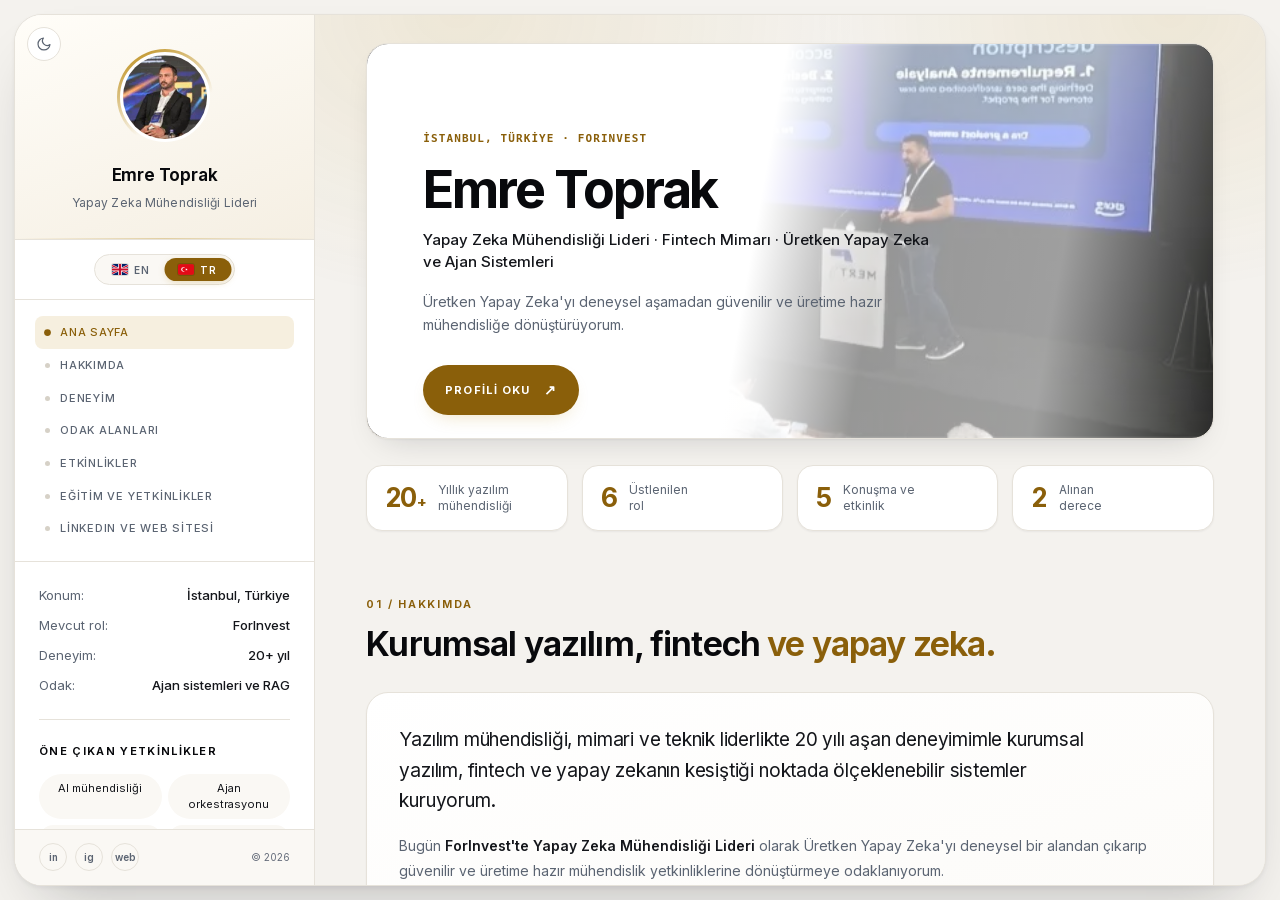
==== commit 5d867779: "fix performance" ====
--- a/tr/index.html
+++ b/tr/index.html
@@ -53,7 +53,7 @@
     ]
   }
   </script>
-  <link rel="stylesheet" href="/style.min.css?v=3">
+  <link rel="stylesheet" href="/style.min.css?v=4">
   <script>
     (function () {
       try {
--- a/style.min.css
+++ b/style.min.css
@@ -1 +1 @@
-@font-face{font-family: 'Inter';font-style: normal;font-weight: 400 700;font-display: swap;src: url('/fonts/inter-latin.woff2') format('woff2');unicode-range: U+0000-00FF,U+0131,U+0152-0153,U+02BB-02BC,U+02C6,U+02DA,U+02DC,U+0304,U+0308,U+0329,U+2000-206F,U+20AC,U+2122,U+2191,U+2193,U+2212,U+2215,U+FEFF,U+FFFD}@font-face{font-family: 'Inter';font-style: normal;font-weight: 400 700;font-display: swap;src: url('/fonts/inter-latin-ext.woff2') format('woff2');unicode-range: U+0100-02BA,U+02BD-02C5,U+02C7-02CC,U+02CE-02D7,U+02DD-02FF,U+0304,U+0308,U+0329,U+1D00-1DBF,U+1E00-1E9F,U+1EF2-1EFF,U+2020,U+20A0-20AB,U+20AD-20C4,U+2113,U+2C60-2C7F,U+A720-A7FF}:root{color-scheme: light;--font: 'Inter',-apple-system,BlinkMacSystemFont,'Segoe UI',Roboto,Arial,sans-serif;--font-mono: ui-monospace,SFMono-Regular,'SF Mono',Menlo,monospace;--radius-xs: 8px;--radius-sm: 12px;--radius-md: 16px;--radius-lg: 22px;--radius-xl: 28px;--radius-pill: 999px;--sidebar-w: 300px;--topbar-h: 64px;--maxw: 1480px;--ease: cubic-bezier(.22,.61,.36,1);--bg: #f4f2ee;--bg-deep: #ece9e2;--surface: #ffffff;--surface-2: #faf8f4;--card: #ffffff;--card-2: #fbf9f5;--text: #14161b;--text-strong: #08090c;--muted: #5b6472;--muted-2: #7d8695;--line: #e6e2da;--line-strong: #d6d1c7;--accent: #8a5f0a;--accent-2: #b8860b;--accent-soft: rgba(184,134,11,.13);--accent-line: rgba(184,134,11,.32);--accent-contrast: #ffffff;--shadow-sm: 0 1px 2px rgba(18,22,30,.05);--shadow: 0 1px 2px rgba(18,22,30,.04),0 14px 34px -18px rgba(18,22,30,.22);--shadow-lg: 0 2px 4px rgba(18,22,30,.05),0 30px 60px -30px rgba(18,22,30,.3);--ring: 0 0 0 3px var(--accent-soft);--header-grad: linear-gradient(160deg,#fffdf8 0%,#f5efe3 100%);--banner-overlay: linear-gradient(100deg,rgba(255,255,255,1) 0%,rgba(255,255,255,1) 46%,rgba(255,255,255,0.583) 60%,rgba(255,255,255,.62) 80%,rgba(255,255,255,.12) 100%);--glass: rgba(255,255,255,.84);--scrim: rgba(20,22,27,.42);--img-filter: saturate(.92) contrast(1.02)}[data-theme="dark"]{color-scheme: dark;--bg: #0a0c11;--bg-deep: #070910;--surface: #10131a;--surface-2: #141821;--card: #151922;--card-2: #1a1f2a;--text: #eef1f7;--text-strong: #ffffff;--muted: #a2acbc;--muted-2: #7f8a9c;--line: #232936;--line-strong: #303848;--accent: #ffd166;--accent-2: #ffc94d;--accent-soft: rgba(255,209,102,.14);--accent-line: rgba(255,209,102,.34);--accent-contrast: #1a1405;--shadow-sm: 0 1px 2px rgba(0,0,0,.5);--shadow: 0 1px 2px rgba(0,0,0,.45),0 18px 40px -20px rgba(0,0,0,.85);--shadow-lg: 0 2px 6px rgba(0,0,0,.5),0 40px 80px -40px rgba(0,0,0,.9);--ring: 0 0 0 3px var(--accent-soft);--header-grad: linear-gradient(160deg,#1c2231 0%,#11151d 100%);--banner-overlay: linear-gradient(100deg,rgba(10,12,17,1) 0%,rgba(10,12,17,1) 42%,rgba(10,12,17,.93) 56%,rgba(10,12,17,.48) 76%,rgba(10,12,17,.06) 100%);--glass: rgba(16,19,26,.84);--scrim: rgba(4,6,10,.62);--img-filter: saturate(.85) contrast(1.05) brightness(.92)}*,*::before,*::after{box-sizing: border-box}html{scroll-behavior: smooth;-webkit-text-size-adjust: 100%}body{margin: 0;background: var(--bg);color: var(--text);font: 400 16px/1.7 var(--font);-webkit-font-smoothing: antialiased;-moz-osx-font-smoothing: grayscale;text-rendering: optimizeLegibility;transition: background-color .3s var(--ease),color .3s var(--ease)}img{max-width: 100%}a{color: inherit}:focus-visible{outline: 2px solid var(--accent-2);outline-offset: 3px;border-radius: 4px}::selection{background: var(--accent-soft);color: var(--text-strong)}.skip-link{position: fixed;left: 20px;top: -80px;z-index: 300;padding: 10px 16px;border-radius: var(--radius-sm);background: var(--accent);color: var(--accent-contrast);font-size: 13px;font-weight: 600;text-decoration: none;box-shadow: var(--shadow);transition: top .2s var(--ease)}.skip-link:focus{top: 16px}.art-app{width: 100%;min-height: 100vh;min-height: 100dvh;padding: clamp(0px,1.1vw,18px)}.art-app-wrapper{position: relative;max-width: var(--maxw);height: calc(100vh - clamp(0px,2.2vw,36px));height: calc(100dvh - clamp(0px,2.2vw,36px));margin: 0 auto;background: var(--bg);border: 1px solid var(--line);border-radius: var(--radius-xl);box-shadow: var(--shadow-lg);overflow: hidden}.art-app-container{position: relative;display: flex;height: 100%}.art-info-bar{position: relative;z-index: 20;width: var(--sidebar-w);min-width: var(--sidebar-w);height: 100%;background: var(--surface);border-right: 1px solid var(--line)}.art-info-bar-frame{position: relative;display: flex;flex-direction: column;height: 100%;min-height: 0;overflow-y: auto;overscroll-behavior: contain;scrollbar-width: thin;scrollbar-color: var(--line-strong) transparent}.art-info-bar-frame::-webkit-scrollbar{width: 6px}.art-info-bar-frame::-webkit-scrollbar-track{background: transparent}.art-info-bar-frame::-webkit-scrollbar-thumb{background: var(--line-strong);border-radius: var(--radius-pill)}.art-header{position: sticky;top: 0;z-index: 3;flex: 0 0 auto;padding: 34px 28px 26px;text-align: center;background: var(--header-grad);border-bottom: 1px solid var(--line)}.art-header::after{content: '';position: absolute;inset: auto 0 0;height: 1px;background: linear-gradient(90deg,transparent,var(--accent-line),transparent)}.art-avatar-wrap{position: relative;width: 96px;height: 96px;margin: 0 auto 16px;border-radius: 50%;padding: 3px;background: linear-gradient(150deg,var(--accent-2),transparent 65%)}.art-avatar-wrap img{display: block;width: 100%;height: 100%;object-fit: cover;border-radius: 50%;border: 3px solid var(--surface);background: var(--surface-2)}.art-header h2{margin: 0;font-size: 17px;font-weight: 650;letter-spacing: -.01em;color: var(--text-strong)}.art-header p{margin: 3px 0 0;color: var(--muted);font-size: 12px;letter-spacing: .01em}.art-close{display: none;position: absolute;top: 12px;right: 12px;width: 34px;height: 34px;border: 1px solid var(--line);border-radius: 50%;background: var(--surface);color: var(--muted);font-size: 20px;line-height: 1;cursor: pointer;transition: color .2s,border-color .2s,background .2s}.art-close:hover{color: var(--text);border-color: var(--line-strong)}.art-theme-toggle{position: absolute;top: 12px;left: 12px;width: 34px;height: 34px;padding: 0;border: 1px solid var(--line);border-radius: 50%;background: var(--surface);color: var(--muted);cursor: pointer;transition: color .2s,border-color .2s,background .2s,transform .2s var(--ease)}.art-theme-toggle:hover{color: var(--accent);border-color: var(--accent-line);transform: rotate(-12deg)}.art-theme-icon{position: absolute;inset: 0;margin: auto;width: 16px;height: 16px;transition: opacity .25s var(--ease),transform .35s var(--ease)}.art-theme-sun{opacity: 0;transform: rotate(90deg) scale(.55)}.art-theme-moon{opacity: 1;transform: rotate(0) scale(1)}[data-theme="dark"] .art-theme-sun{opacity: 1;transform: rotate(0) scale(1)}[data-theme="dark"] .art-theme-moon{opacity: 0;transform: rotate(-90deg) scale(.55)}.art-theme-toggle--mobile{display: none}.art-language-switcher{display: flex;align-items: center;justify-content: center;padding: 14px 24px;border-bottom: 1px solid var(--line)}.art-lang-toggle{position: relative;display: inline-flex;align-items: stretch;padding: 3px;border: 1px solid var(--line);border-radius: var(--radius-pill);background: var(--surface-2);isolation: isolate}.art-lang-thumb{position: absolute;top: 3px;left: 3px;bottom: 3px;width: calc(50% - 3px);border-radius: var(--radius-pill);background: var(--accent);box-shadow: 0 2px 8px -2px var(--accent-line);transition: transform .3s var(--ease);z-index: 0;pointer-events: none}.art-lang-toggle[data-active="tr"] .art-lang-thumb{transform: translateX(100%)}.art-lang-opt{position: relative;z-index: 1;display: inline-flex;align-items: center;justify-content: center;gap: 6px;min-width: 58px;padding: 6px 14px;border: 0;border-radius: var(--radius-pill);background: none;color: var(--muted);font: 600 10px/1 var(--font);letter-spacing: .09em;text-transform: uppercase;text-decoration: none;cursor: pointer;transition: color .2s var(--ease)}.art-lang-opt:hover:not(.is-active){color: var(--text)}.art-lang-opt.is-active{color: var(--accent-contrast)}.art-lang-flag{display: inline-block;flex: 0 0 auto;width: 16px;height: 11px;border-radius: 2px;overflow: hidden;box-shadow: 0 0 0 1px rgba(0,0,0,.12)}svg.art-lang-flag{vertical-align: middle}.art-lang-label{letter-spacing: .1em}.art-lang-toggle.is-mobile{display: none;padding: 2px}.art-lang-toggle.is-mobile .art-lang-opt{min-width: 46px;padding: 5px 10px;font-size: 9px}.art-lang-toggle.is-mobile .art-lang-flag{width: 14px;height: 10px}.art-left-nav{flex: 0 0 auto;margin: 0;padding: 16px 20px;border-bottom: 1px solid var(--line)}.art-left-nav a{display: flex;align-items: center;gap: 10px;padding: 7px 10px;border-radius: var(--radius-xs);color: var(--muted);font-size: 11px;font-weight: 500;letter-spacing: .07em;text-transform: uppercase;text-decoration: none;transition: color .2s,background .2s}.art-left-nav a::before{content: '';width: 5px;height: 5px;border-radius: 50%;background: var(--line-strong);transition: background .2s,transform .2s var(--ease)}.art-left-nav a:hover{color: var(--text);background: var(--surface-2)}.art-left-nav a:hover::before{background: var(--muted-2)}.art-left-nav a.active{color: var(--accent);background: var(--accent-soft)}.art-left-nav a.active::before{background: var(--accent);transform: scale(1.35)}.art-scroll-frame{flex: 0 0 auto;min-height: 0;height: auto;padding: 22px 24px 32px;overflow: visible}.art-profile-data{font-size: 13px}.art-profile-data div{display: flex;justify-content: space-between;gap: 12px;margin-bottom: 8px}.art-profile-data span{color: var(--muted)}.art-profile-data strong{font-weight: 500;color: var(--text);text-align: right}.art-divider{height: 1px;margin: 22px 0;background: var(--line)}.art-side-title{margin: 0 0 14px;color: var(--text-strong);font-size: 11px;font-weight: 650;letter-spacing: .12em;text-transform: uppercase}.art-knowledge{margin: 0;padding: 0;list-style: none;color: var(--muted);font-size: 12px}.art-knowledge li{position: relative;margin: 6px 0;padding-left: 18px}.art-knowledge li::before{content: '';position: absolute;left: 2px;top: .62em;width: 6px;height: 6px;border-radius: 50%;background: var(--accent)}.art-download{display: flex;align-items: center;justify-content: space-between;gap: 12px;margin-top: 24px;padding-top: 16px;border-top: 1px solid var(--line);color: var(--text);font-size: 13px;font-weight: 500;text-decoration: none;transition: color .2s}.art-download span{color: var(--accent);font-size: 15px}.art-download:hover{color: var(--accent)}.art-social{position: sticky;bottom: 0;z-index: 3;flex: 0 0 auto;display: flex;align-items: center;gap: 8px;height: 56px;padding: 0 24px;border-top: 1px solid var(--line);background: var(--surface-2);font-size: 11px}.art-social a{display: inline-flex;align-items: center;justify-content: center;width: 28px;height: 28px;border: 1px solid var(--line);border-radius: 50%;color: var(--muted);font-size: 10px;font-weight: 600;text-decoration: none;transition: color .2s,border-color .2s,background .2s}.art-social a:hover{color: var(--accent);border-color: var(--accent-line);background: var(--accent-soft)}.art-social>span{margin-left: auto;color: var(--muted-2);font-size: 10px}.art-content{position: relative;flex: 1;height: 100%;padding: 0 clamp(20px,4vw,56px);overflow-x: hidden;overflow-y: auto;scroll-behavior: smooth;background: var(--bg);scrollbar-width: thin;scrollbar-color: var(--line-strong) transparent}.art-content::-webkit-scrollbar{width: 6px}.art-content::-webkit-scrollbar-track{background: transparent}.art-content::-webkit-scrollbar-thumb{background: var(--line-strong);border-radius: var(--radius-pill)}.art-top-bg{position: absolute;inset: 0 0 auto;height: 420px;pointer-events: none;background: radial-gradient(60% 100% at 15% 0%,var(--accent-soft) 0%,transparent 70%),radial-gradient(50% 90% at 90% 0%,var(--accent-soft) 0%,transparent 75%);opacity: .8}.art-content-frame{position: relative;max-width: 940px;margin: 0 auto;padding-bottom: 56px}.art-section{padding: 64px 0 0}.art-heading{margin-bottom: 28px}.art-heading>p{margin: 0 0 10px;color: var(--accent);font-size: 11px;font-weight: 650;letter-spacing: .16em;text-transform: uppercase}.art-heading h2{margin: 0;color: var(--text-strong);font-size: clamp(26px,3.2vw,34px);font-weight: 650;line-height: 1.18;letter-spacing: -.025em}.art-heading h2 span,.art-contact h2 span{color: var(--accent)}.art-banner{position: relative;height: clamp(330px,44vh,420px);margin: 28px 0 0;border: 1px solid var(--line);border-radius: var(--radius-lg);background: url('/docs/cover.webp') right / cover no-repeat;box-shadow: var(--shadow);overflow: hidden}.art-banner-overlay{position: absolute;inset: 0;background: var(--banner-overlay)}.art-banner-content{position: relative;z-index: 2;display: flex;flex-direction: column;justify-content: center;height: 100%;max-width: 620px;padding: 40px clamp(28px,5vw,56px)}.art-code{margin: 0 0 16px;color: var(--accent);font: 600 11px/1.4 var(--font-mono);letter-spacing: .1em;text-transform: uppercase}.art-banner h1{margin: 0 0 12px;color: var(--text-strong);font-size: clamp(34px,5.2vw,52px);font-weight: 700;line-height: 1.04;letter-spacing: -.04em}.art-banner-subtitle{margin: 0 0 16px;color: var(--text);font-size: 15px;font-weight: 500;line-height: 1.5}.art-banner-subtitle span{margin: 0 6px;color: var(--accent)}.art-banner-text{max-width: 460px;margin: 0 0 28px;color: var(--muted);font-size: 14px;line-height: 1.7}.art-btn{display: inline-flex;align-items: center;gap: 14px;align-self: flex-start;padding: 13px 22px;border-radius: var(--radius-pill);background: var(--accent);color: var(--accent-contrast);font-size: 11px;font-weight: 700;letter-spacing: .1em;text-transform: uppercase;text-decoration: none;box-shadow: 0 8px 20px -10px var(--accent-line);transition: transform .2s var(--ease),box-shadow .2s var(--ease),filter .2s}.art-btn span{font-size: 14px}.art-btn:hover{transform: translateY(-2px);filter: brightness(1.06);box-shadow: 0 14px 28px -12px var(--accent-line)}.art-banner-avatar{display: none}.art-counters{display: grid;grid-template-columns: repeat(4,minmax(0,1fr));gap: 14px;padding: 26px 0 0}.art-counters>div{display: flex;align-items: center;gap: 12px;padding: 16px 18px;border: 1px solid var(--line);border-radius: var(--radius-md);background: var(--surface);box-shadow: var(--shadow-sm);transition: border-color .2s,transform .2s var(--ease)}.art-counters>div:hover{border-color: var(--accent-line);transform: translateY(-2px)}.art-counters strong{color: var(--accent);font-size: 26px;font-weight: 700;line-height: 1;letter-spacing: -.03em}.art-counters strong span{font-size: 15px}.art-counters p{margin: 0;color: var(--muted);font-size: 12px;line-height: 1.35}.art-card{margin-bottom: 20px;padding: clamp(22px,3vw,32px);border: 1px solid var(--line);border-radius: var(--radius-lg);background: linear-gradient(165deg,var(--card) 0%,var(--card-2) 100%);box-shadow: var(--shadow-sm)}.art-card p{margin: 0 0 14px;color: var(--muted);font-size: 14px;line-height: 1.78}.art-card p:last-child{margin-bottom: 0}.art-card p b{color: var(--text);font-weight: 600}.art-lead{max-width: 720px;margin-bottom: 18px !important;color: var(--text) !important;font-size: clamp(17px,2vw,19px) !important;line-height: 1.6 !important;letter-spacing: -.01em}.art-about{max-width: 100%}.art-timeline{position: relative}.art-timeline::before{content: '';position: absolute;left: 132px;top: 0;bottom: 24px;width: 1px;background: linear-gradient(180deg,transparent,var(--line-strong) 6%,var(--line-strong) 92%,transparent)}.art-timeline article{display: grid;grid-template-columns: 112px 40px minmax(0,1fr);padding: 0 0 26px}.art-timeline time{padding-top: 4px;color: var(--muted-2);font-size: 12px;font-weight: 500;line-height: 1.45;text-align: right}.art-timeline-dot{position: relative;z-index: 1;width: 11px;height: 11px;margin: 6px auto 0;border: 2px solid var(--accent);border-radius: 50%;background: var(--bg);box-shadow: 0 0 0 4px var(--bg)}.art-timeline article>div:last-child{padding: 0 0 22px;border-bottom: 1px solid var(--line)}.art-timeline article:last-child>div:last-child{border-bottom: 0}.art-company{margin: 0 0 6px !important;color: var(--accent) !important;font-size: 13px !important;font-weight: 650;letter-spacing: .02em}.art-company small{margin-left: 8px;color: var(--muted-2);font-size: 11px;font-weight: 400;letter-spacing: 0}.art-timeline h3{margin: 0 0 10px;color: var(--text-strong);font-size: 19px;font-weight: 650;line-height: 1.3;letter-spacing: -.015em}.art-timeline p:not(.art-company):not(.art-role-skills){margin: 0;color: var(--muted);font-size: 13px;line-height: 1.7}.art-detail-list{margin: 0;padding: 0;list-style: none;color: var(--muted);font-size: 13px;line-height: 1.72}.art-detail-list li{position: relative;margin: 0 0 9px;padding-left: 18px}.art-detail-list li::before{content: '';position: absolute;left: 2px;top: .68em;width: 5px;height: 5px;border-radius: 50%;background: var(--accent-line)}.art-detail-list a{color: var(--accent);text-decoration: none;border-bottom: 1px solid var(--accent-line);transition: border-color .2s}.art-detail-list a:hover{border-bottom-color: var(--accent)}.art-role-skills{display: flex;align-items: flex-start;gap: 8px;margin: 14px 0 0;color: var(--muted-2);font-size: 12px;line-height: 1.5}.art-role-skills::before{content: '◆';color: var(--accent);font-size: 8px;line-height: 2.1}.art-role-skills b{color: var(--text);font-weight: 600}.art-company-group{position: relative}.art-company-heading{position: relative;z-index: 2;margin: 0 0 8px;padding: 0 0 12px;border-bottom: 1px solid var(--line);background: var(--bg);color: var(--text-strong);font-size: 13px;font-weight: 700;letter-spacing: .14em;text-transform: uppercase}.art-company-meta{margin: 0 0 22px;color: var(--muted-2);font-size: 12px}.art-company-group .art-timeline-dot{border-color: var(--accent)}.art-service-grid{display: grid;grid-template-columns: repeat(2,minmax(0,1fr));gap: 18px}.art-service-grid .art-card{position: relative;display: flex;flex-direction: column;min-width: 0;margin: 0;overflow: hidden;transition: transform .25s var(--ease),border-color .25s,box-shadow .25s}.art-service-grid .art-card::before{content: '';position: absolute;inset: 0 0 auto;height: 2px;background: linear-gradient(90deg,var(--accent),transparent);opacity: 0;transition: opacity .25s}.art-service-grid .art-card:hover{transform: translateY(-3px);border-color: var(--accent-line);box-shadow: var(--shadow)}.art-service-grid .art-card:hover::before{opacity: 1}.art-icon{display: inline-flex;align-items: center;justify-content: center;width: 44px;height: 44px;margin-bottom: 18px;border: 1px solid var(--accent-line);border-radius: var(--radius-sm);background: var(--accent-soft);color: var(--accent);font-size: 20px;line-height: 1}.art-service-grid h3{margin: 0 0 10px;color: var(--text-strong);font-size: 17px;font-weight: 650;line-height: 1.35;letter-spacing: -.01em}.art-focus-tags{display: flex;flex-wrap: wrap;gap: 6px;margin-top: auto;padding-top: 18px}.art-focus-tags span{display: inline-block;padding: 4px 10px;border: 1px solid var(--line);border-radius: var(--radius-pill);background: var(--surface-2);color: var(--muted);font-size: 11px;letter-spacing: .01em;transition: color .2s,border-color .2s,background .2s}.art-focus-tags span:hover{color: var(--accent);border-color: var(--accent-line);background: var(--accent-soft)}.art-event-slider{position: relative;display: grid;grid-template-columns: 40px minmax(0,1fr) 40px;align-items: center;gap: 14px;padding: 18px;border: 1px solid var(--line);border-radius: var(--radius-lg);background: linear-gradient(165deg,var(--card) 0%,var(--card-2) 100%);box-shadow: var(--shadow-sm)}.art-event-viewport{min-width: 0;overflow: hidden;border-radius: var(--radius-md)}.art-event-track{position: relative}.art-event-slide{display: none;margin: 0}.art-event-slide.is-active{display: block;animation: art-event-fade .4s var(--ease)}.art-event-slide img{display: block;width: 100%;height: auto;aspect-ratio: 16 / 9;object-fit: contain;object-position: center;background: var(--surface-2);filter: var(--img-filter);cursor: zoom-in;transition: transform .5s var(--ease)}.art-event-slide img:hover{transform: scale(1.015)}.art-event-slide figcaption{display: flex;justify-content: space-between;gap: 16px;padding: 14px 4px 2px;font-size: 13px}.art-event-slide figcaption b{color: var(--text-strong);font-weight: 600}.art-event-slide figcaption span{color: var(--muted);text-align: right}.art-slider-button{display: inline-flex;align-items: center;justify-content: center;width: 36px;height: 36px;padding: 0;border: 1px solid var(--line);border-radius: 50%;background: var(--surface);color: var(--text);font-size: 20px;line-height: 1;cursor: pointer;transition: color .2s,background .2s,border-color .2s,transform .2s var(--ease)}.art-slider-button:hover,.art-slider-button:focus-visible{border-color: var(--accent);background: var(--accent);color: var(--accent-contrast);transform: scale(1.06)}.art-slider-dots{grid-column: 1 / -1;display: flex;justify-content: center;gap: 7px;margin-top: 2px}.art-slider-dot{width: 7px;height: 7px;padding: 0;border: 0;border-radius: 50%;background: var(--line-strong);cursor: pointer;transition: background .2s,transform .2s var(--ease)}.art-slider-dot:hover{background: var(--muted-2)}.art-slider-dot.is-active{background: var(--accent);transform: scale(1.35)}@keyframes art-event-fade{from{opacity: .35;transform: translateX(10px)}to{opacity: 1;transform: translateX(0)}}.art-two-col{display: grid;grid-template-columns: repeat(2,minmax(0,1fr));gap: 18px}.art-two-col .art-card{margin: 0}.art-two-col h3{margin: 0 0 20px;color: var(--text-strong);font-size: 16px;font-weight: 650;letter-spacing: -.01em}.art-edu{margin: 0 0 20px;padding-left: 16px;border-left: 2px solid var(--accent-line)}.art-edu b{display: block;color: var(--text-strong);font-size: 14px;font-weight: 650}.art-edu span{display: block;margin-top: 2px;color: var(--accent);font-size: 12px}.art-edu p{margin-top: 8px;font-size: 12.5px;line-height: 1.7}.art-languages{margin-top: 22px;padding-top: 18px;border-top: 1px solid var(--line)}.art-languages b{display: block;margin-bottom: 8px;color: var(--text-strong);font-size: 12px;font-weight: 650;letter-spacing: .08em;text-transform: uppercase}.art-languages span{display: block;margin: 5px 0;color: var(--muted);font-size: 12.5px}.art-skill-groups{display: flex;flex-wrap: wrap;gap: 7px}.art-skill-groups span{display: block;padding: 5px 10px;border: 1px solid var(--line);border-radius: var(--radius-pill);background: var(--surface-2);color: var(--muted);font-size: 12px;line-height: 1.4;transition: color .2s,border-color .2s,background .2s}.art-skill-groups span:hover{color: var(--accent);border-color: var(--accent-line);background: var(--accent-soft)}.art-skill-groups.compact{display: grid;grid-template-columns: 1fr 1fr;gap: 6px}.art-skill-groups.compact span{padding: 6px 9px;border-color: transparent;background: var(--surface-2);color: var(--text);font-size: 11px;text-align: center;overflow-wrap: anywhere}.art-skill-groups.full{display: flex;align-items: flex-start}.art-skill-groups.full span{font-size: 12px}.art-links-card>p{margin-bottom: 20px;color: var(--muted)}.art-link-grid{display: grid;grid-template-columns: repeat(3,minmax(0,1fr));gap: 12px}.art-link-grid a{display: flex;flex-direction: column;gap: 4px;padding: 16px;border: 1px solid var(--line);border-radius: var(--radius-md);background: var(--surface-2);color: var(--text);text-decoration: none;transition: border-color .2s,background .2s,transform .2s var(--ease)}.art-link-grid a:hover{border-color: var(--accent-line);background: var(--accent-soft);transform: translateY(-2px)}.art-link-grid b{font-size: 13px;font-weight: 650}.art-link-grid span{color: var(--accent);font-size: 12px;overflow-wrap: anywhere}.art-footer{display: flex;justify-content: space-between;gap: 16px;padding: 28px 0 0;border-top: 1px solid var(--line);color: var(--muted-2);font-size: 12px}.art-lightbox{display: none;position: fixed;inset: 0;z-index: 300;align-items: center;justify-content: center;padding: 36px;background: rgba(6,8,12,.94);backdrop-filter: blur(6px)}.art-lightbox.is-open{display: flex;flex-direction: column}.art-lightbox img{width: auto;height: auto;max-width: 94vw;max-height: 84vh;object-fit: contain;border-radius: var(--radius-md);box-shadow: 0 20px 60px rgba(0,0,0,.6)}.art-lightbox p{margin: 16px 0 0;color: #e8ecf3;font-size: 13px;text-align: center}.art-lightbox-close{position: absolute;top: 18px;right: 20px;width: 42px;height: 42px;border: 1px solid rgba(255,255,255,.28);border-radius: 50%;background: rgba(255,255,255,.08);color: #fff;font-size: 24px;line-height: 1;cursor: pointer;transition: background .2s,color .2s}.art-lightbox-close:hover{background: var(--accent);color: var(--accent-contrast)}.lightbox-open{overflow: hidden}.art-mobile-top-bar{display: none}.art-curtain{display: none}@media (max-width: 1180px){:root{--sidebar-w: 272px}.art-content{padding: 0 clamp(18px,3vw,40px)}}@media (max-width: 1000px){.art-counters{grid-template-columns: repeat(2,minmax(0,1fr))}.art-link-grid{grid-template-columns: repeat(2,minmax(0,1fr))}}@media (max-width: 920px){.art-app{padding: 0}.art-app-wrapper{height: 100vh;height: 100dvh;max-width: none;border: 0;border-radius: 0;box-shadow: none}.art-info-bar{position: absolute;left: calc(-1 * var(--sidebar-w) - 24px);top: 0;z-index: 60;width: var(--sidebar-w);min-width: var(--sidebar-w);border-right: 1px solid var(--line);border-radius: 0 var(--radius-lg) var(--radius-lg) 0;box-shadow: var(--shadow-lg);transition: left .38s var(--ease)}.art-info-bar.open{left: 0}.art-close{display: inline-flex;align-items: center;justify-content: center}.art-header{padding: 26px 24px 20px}.art-avatar-wrap{width: 76px;height: 76px;margin-bottom: 12px}.art-language-switcher{padding: 10px 24px}.art-left-nav{padding: 10px 14px}.art-left-nav a{padding: 6px 10px;font-size: 10.5px}.art-scroll-frame{padding: 18px 24px 76px}.art-social{height: 52px;padding: 0 20px}.art-content{height: calc(100% - var(--topbar-h));margin-top: var(--topbar-h);padding: 0 clamp(16px,4vw,28px)}.art-content-frame{max-width: 100%}.art-mobile-top-bar{position: fixed;top: 0;left: 0;right: 0;z-index: 50;display: flex;align-items: center;gap: 10px;height: var(--topbar-h);padding: 0 16px;border-bottom: 1px solid var(--line);background: var(--glass);backdrop-filter: blur(14px) saturate(1.4);-webkit-backdrop-filter: blur(14px) saturate(1.4);color: var(--text);font-size: 13px;font-weight: 600}.art-mobile-top-bar>span{margin-right: auto;overflow: hidden;white-space: nowrap;text-overflow: ellipsis;letter-spacing: -.01em}.art-mobile-top-bar .art-lang-toggle.is-mobile{flex: 0 0 auto}.art-mobile-info{display: inline-flex;align-items: center;justify-content: center;flex: 0 0 auto;width: 34px;height: 34px;padding: 0;border: 1px solid var(--accent-line);border-radius: 50%;background: var(--accent-soft);color: var(--accent);font-size: 11px;font-weight: 700;letter-spacing: .02em;text-decoration: none;cursor: pointer}.art-mobile-menu{display: inline-flex;align-items: center;justify-content: center;flex: 0 0 auto;width: 34px;height: 34px;padding: 0;border: 1px solid var(--line);border-radius: 50%;background: var(--surface);color: var(--text);font-size: 15px;line-height: 1;cursor: pointer}.art-lang-toggle.is-mobile{display: inline-flex}.art-lang-toggle.is-mobile .art-lang-opt{min-width: 40px;padding: 5px 8px;gap: 4px}.art-lang-toggle.is-mobile .art-lang-label{display: none}.art-theme-toggle--mobile{position: relative;display: inline-flex;align-items: center;justify-content: center;flex: 0 0 auto;width: 34px;height: 34px;border-radius: 50%;top: 0;left: 5px}.art-theme-toggle--mobile:hover{transform: none}.art-curtain{position: fixed;inset: 0;z-index: 55;display: block;background: var(--scrim);opacity: 0;pointer-events: none;transition: opacity .3s var(--ease);backdrop-filter: blur(2px)}.art-curtain.open{opacity: 1;pointer-events: auto}.art-banner{margin-top: 20px}.art-section{padding-top: 48px}.art-top-bg{height: 300px}}@media (max-width: 760px){.art-service-grid{grid-template-columns: 1fr}.art-two-col{grid-template-columns: 1fr}.art-timeline::before{left: 74px}.art-timeline article{grid-template-columns: 58px 32px minmax(0,1fr)}.art-timeline time{font-size: 11px;text-align: left}.art-timeline h3{font-size: 17px}}@media (max-width: 650px){.art-banner{height: auto;min-height: 0;padding-bottom: 0}.art-banner-content{max-width: none;padding: 30px 22px 34px}.art-banner h1{font-size: clamp(30px,9vw,38px)}.art-banner-text{max-width: 100%}.art-banner-overlay{background: linear-gradient(180deg,rgba(255,255,255,.97) 0%,rgba(255,255,255,.93) 55%,rgba(255,255,255,.72) 100%)}[data-theme="dark"] .art-banner-overlay{background: linear-gradient(180deg,rgba(10,12,17,.97) 0%,rgba(10,12,17,.93) 55%,rgba(10,12,17,.72) 100%)}.art-banner-avatar{display: block;position: absolute;top: 16px;right: 16px;z-index: 3;width: 56px;height: 56px;object-fit: cover;border: 2px solid var(--surface);border-radius: 50%;box-shadow: var(--shadow);opacity: .96}.art-code{padding-right: 68px}.art-counters{gap: 10px}.art-counters>div{padding: 13px 14px;gap: 9px}.art-counters strong{font-size: 22px}.art-counters p{font-size: 11px}.art-event-slider{grid-template-columns: 32px minmax(0,1fr) 32px;gap: 8px;padding: 12px}.art-slider-button{width: 32px;height: 32px;font-size: 17px}.art-event-slide figcaption{display: block;font-size: 12px}.art-event-slide figcaption span{display: block;margin-top: 4px;text-align: left}.art-slider-dots{bottom: 20px}.art-link-grid{grid-template-columns: 1fr}.art-footer{display: block}.art-footer span{display: block;margin-top: 6px}.art-lightbox{padding: 18px}.art-lightbox img{max-width: 100vw;max-height: 76vh}.art-lightbox-close{top: 12px;right: 12px}}@media (max-width: 380px){.art-timeline::before{left: 62px}.art-timeline article{grid-template-columns: 50px 26px minmax(0,1fr)}.art-banner h1{font-size: 28px}.art-counters{grid-template-columns: 1fr}.art-mobile-top-bar>span{display: none}.art-mobile-top-bar .art-lang-toggle.is-mobile{margin-left: auto}}@media (prefers-reduced-motion: reduce){html{scroll-behavior: auto}*,*::before,*::after{animation-duration: .001ms !important;animation-iteration-count: 1 !important;transition-duration: .001ms !important}}@media print{.art-app{padding: 0}.art-app-wrapper{height: auto;border: 0;box-shadow: none}.art-info-bar,.art-mobile-top-bar,.art-curtain,.art-lightbox,.art-slider-button,.art-slider-dots,.art-theme-toggle{display: none !important}.art-content{height: auto;margin: 0;padding: 0;overflow: visible}.art-card,.art-event-slider{box-shadow: none;break-inside: avoid}.art-section{padding-top: 28px}}+@font-face{font-family: 'Inter';font-style: normal;font-weight: 400 700;font-display: swap;src: url('/fonts/inter-latin.woff2') format('woff2');unicode-range: U+0000-00FF,U+0131,U+0152-0153,U+02BB-02BC,U+02C6,U+02DA,U+02DC,U+0304,U+0308,U+0329,U+2000-206F,U+20AC,U+2122,U+2191,U+2193,U+2212,U+2215,U+FEFF,U+FFFD}@font-face{font-family: 'Inter';font-style: normal;font-weight: 400 700;font-display: swap;src: url('/fonts/inter-latin-ext.woff2') format('woff2');unicode-range: U+0100-02BA,U+02BD-02C5,U+02C7-02CC,U+02CE-02D7,U+02DD-02FF,U+0304,U+0308,U+0329,U+1D00-1DBF,U+1E00-1E9F,U+1EF2-1EFF,U+2020,U+20A0-20AB,U+20AD-20C4,U+2113,U+2C60-2C7F,U+A720-A7FF}:root{color-scheme: light;--font: 'Inter',-apple-system,BlinkMacSystemFont,'Segoe UI',Roboto,Arial,sans-serif;--font-mono: ui-monospace,SFMono-Regular,'SF Mono',Menlo,monospace;--radius-xs: 8px;--radius-sm: 12px;--radius-md: 16px;--radius-lg: 22px;--radius-xl: 28px;--radius-pill: 999px;--sidebar-w: 300px;--topbar-h: 64px;--maxw: 1480px;--ease: cubic-bezier(.22,.61,.36,1);--bg: #f4f2ee;--bg-deep: #ece9e2;--surface: #ffffff;--surface-2: #faf8f4;--card: #ffffff;--card-2: #fbf9f5;--text: #14161b;--text-strong: #08090c;--muted: #5b6472;--muted-2: #646c7a;--line: #e6e2da;--line-strong: #d6d1c7;--accent: #8a5f0a;--accent-2: #b8860b;--accent-soft: rgba(184,134,11,.13);--accent-line: rgba(184,134,11,.32);--accent-contrast: #ffffff;--shadow-sm: 0 1px 2px rgba(18,22,30,.05);--shadow: 0 1px 2px rgba(18,22,30,.04),0 14px 34px -18px rgba(18,22,30,.22);--shadow-lg: 0 2px 4px rgba(18,22,30,.05),0 30px 60px -30px rgba(18,22,30,.3);--ring: 0 0 0 3px var(--accent-soft);--header-grad: linear-gradient(160deg,#fffdf8 0%,#f5efe3 100%);--banner-overlay: linear-gradient(100deg,rgba(255,255,255,1) 0%,rgba(255,255,255,1) 46%,rgba(255,255,255,0.583) 60%,rgba(255,255,255,.62) 80%,rgba(255,255,255,.12) 100%);--glass: rgba(255,255,255,.84);--scrim: rgba(20,22,27,.42);--img-filter: saturate(.92) contrast(1.02)}[data-theme="dark"]{color-scheme: dark;--bg: #0a0c11;--bg-deep: #070910;--surface: #10131a;--surface-2: #141821;--card: #151922;--card-2: #1a1f2a;--text: #eef1f7;--text-strong: #ffffff;--muted: #a2acbc;--muted-2: #7f8a9c;--line: #232936;--line-strong: #303848;--accent: #ffd166;--accent-2: #ffc94d;--accent-soft: rgba(255,209,102,.14);--accent-line: rgba(255,209,102,.34);--accent-contrast: #1a1405;--shadow-sm: 0 1px 2px rgba(0,0,0,.5);--shadow: 0 1px 2px rgba(0,0,0,.45),0 18px 40px -20px rgba(0,0,0,.85);--shadow-lg: 0 2px 6px rgba(0,0,0,.5),0 40px 80px -40px rgba(0,0,0,.9);--ring: 0 0 0 3px var(--accent-soft);--header-grad: linear-gradient(160deg,#1c2231 0%,#11151d 100%);--banner-overlay: linear-gradient(100deg,rgba(10,12,17,1) 0%,rgba(10,12,17,1) 42%,rgba(10,12,17,.93) 56%,rgba(10,12,17,.48) 76%,rgba(10,12,17,.06) 100%);--glass: rgba(16,19,26,.84);--scrim: rgba(4,6,10,.62);--img-filter: saturate(.85) contrast(1.05) brightness(.92)}*,*::before,*::after{box-sizing: border-box}html{scroll-behavior: smooth;-webkit-text-size-adjust: 100%}body{margin: 0;background: var(--bg);color: var(--text);font: 400 16px/1.7 var(--font);-webkit-font-smoothing: antialiased;-moz-osx-font-smoothing: grayscale;text-rendering: optimizeLegibility;transition: background-color .3s var(--ease),color .3s var(--ease)}img{max-width: 100%}a{color: inherit}:focus-visible{outline: 2px solid var(--accent-2);outline-offset: 3px;border-radius: 4px}::selection{background: var(--accent-soft);color: var(--text-strong)}.skip-link{position: fixed;left: 20px;top: -80px;z-index: 300;padding: 10px 16px;border-radius: var(--radius-sm);background: var(--accent);color: var(--accent-contrast);font-size: 13px;font-weight: 600;text-decoration: none;box-shadow: var(--shadow);transition: top .2s var(--ease)}.skip-link:focus{top: 16px}.art-app{width: 100%;min-height: 100vh;min-height: 100dvh;padding: clamp(0px,1.1vw,18px)}.art-app-wrapper{position: relative;max-width: var(--maxw);height: calc(100vh - clamp(0px,2.2vw,36px));height: calc(100dvh - clamp(0px,2.2vw,36px));margin: 0 auto;background: var(--bg);border: 1px solid var(--line);border-radius: var(--radius-xl);box-shadow: var(--shadow-lg);overflow: hidden}.art-app-container{position: relative;display: flex;height: 100%}.art-info-bar{position: relative;z-index: 20;width: var(--sidebar-w);min-width: var(--sidebar-w);height: 100%;background: var(--surface);border-right: 1px solid var(--line)}.art-info-bar-frame{position: relative;display: flex;flex-direction: column;height: 100%;min-height: 0;overflow-y: auto;overscroll-behavior: contain;scrollbar-width: thin;scrollbar-color: var(--line-strong) transparent}.art-info-bar-frame::-webkit-scrollbar{width: 6px}.art-info-bar-frame::-webkit-scrollbar-track{background: transparent}.art-info-bar-frame::-webkit-scrollbar-thumb{background: var(--line-strong);border-radius: var(--radius-pill)}.art-header{position: sticky;top: 0;z-index: 3;flex: 0 0 auto;padding: 34px 28px 26px;text-align: center;background: var(--header-grad);border-bottom: 1px solid var(--line)}.art-header::after{content: '';position: absolute;inset: auto 0 0;height: 1px;background: linear-gradient(90deg,transparent,var(--accent-line),transparent)}.art-avatar-wrap{position: relative;width: 96px;height: 96px;margin: 0 auto 16px;border-radius: 50%;padding: 3px;background: linear-gradient(150deg,var(--accent-2),transparent 65%)}.art-avatar-wrap img{display: block;width: 100%;height: 100%;object-fit: cover;border-radius: 50%;border: 3px solid var(--surface);background: var(--surface-2)}.art-header h2{margin: 0;font-size: 17px;font-weight: 650;letter-spacing: -.01em;color: var(--text-strong)}.art-header p{margin: 3px 0 0;color: var(--muted);font-size: 12px;letter-spacing: .01em}.art-close{display: none;position: absolute;top: 12px;right: 12px;width: 34px;height: 34px;border: 1px solid var(--line);border-radius: 50%;background: var(--surface);color: var(--muted);font-size: 20px;line-height: 1;cursor: pointer;transition: color .2s,border-color .2s,background .2s}.art-close:hover{color: var(--text);border-color: var(--line-strong)}.art-theme-toggle{position: absolute;top: 12px;left: 12px;width: 34px;height: 34px;padding: 0;border: 1px solid var(--line);border-radius: 50%;background: var(--surface);color: var(--muted);cursor: pointer;transition: color .2s,border-color .2s,background .2s,transform .2s var(--ease)}.art-theme-toggle:hover{color: var(--accent);border-color: var(--accent-line);transform: rotate(-12deg)}.art-theme-icon{position: absolute;inset: 0;margin: auto;width: 16px;height: 16px;transition: opacity .25s var(--ease),transform .35s var(--ease)}.art-theme-sun{opacity: 0;transform: rotate(90deg) scale(.55)}.art-theme-moon{opacity: 1;transform: rotate(0) scale(1)}[data-theme="dark"] .art-theme-sun{opacity: 1;transform: rotate(0) scale(1)}[data-theme="dark"] .art-theme-moon{opacity: 0;transform: rotate(-90deg) scale(.55)}.art-theme-toggle--mobile{display: none}.art-language-switcher{display: flex;align-items: center;justify-content: center;padding: 14px 24px;border-bottom: 1px solid var(--line)}.art-lang-toggle{position: relative;display: inline-flex;align-items: stretch;padding: 3px;border: 1px solid var(--line);border-radius: var(--radius-pill);background: var(--surface-2);isolation: isolate}.art-lang-thumb{position: absolute;top: 3px;left: 3px;bottom: 3px;width: calc(50% - 3px);border-radius: var(--radius-pill);background: var(--accent);box-shadow: 0 2px 8px -2px var(--accent-line);transition: transform .3s var(--ease);z-index: 0;pointer-events: none}.art-lang-toggle[data-active="tr"] .art-lang-thumb{transform: translateX(100%)}.art-lang-opt{position: relative;z-index: 1;display: inline-flex;align-items: center;justify-content: center;gap: 6px;min-width: 58px;padding: 6px 14px;border: 0;border-radius: var(--radius-pill);background: none;color: var(--muted);font: 600 10px/1 var(--font);letter-spacing: .09em;text-transform: uppercase;text-decoration: none;cursor: pointer;transition: color .2s var(--ease)}.art-lang-opt:hover:not(.is-active){color: var(--text)}.art-lang-opt.is-active{color: var(--accent-contrast)}.art-lang-flag{display: inline-block;flex: 0 0 auto;width: 16px;height: 11px;border-radius: 2px;overflow: hidden;box-shadow: 0 0 0 1px rgba(0,0,0,.12)}svg.art-lang-flag{vertical-align: middle}.art-lang-label{letter-spacing: .1em}.art-lang-toggle.is-mobile{display: none;padding: 2px}.art-lang-toggle.is-mobile .art-lang-opt{min-width: 46px;padding: 5px 10px;font-size: 9px}.art-lang-toggle.is-mobile .art-lang-flag{width: 14px;height: 10px}.art-left-nav{flex: 0 0 auto;margin: 0;padding: 16px 20px;border-bottom: 1px solid var(--line)}.art-left-nav a{display: flex;align-items: center;gap: 10px;padding: 7px 10px;border-radius: var(--radius-xs);color: var(--muted);font-size: 11px;font-weight: 500;letter-spacing: .07em;text-transform: uppercase;text-decoration: none;transition: color .2s,background .2s}.art-left-nav a::before{content: '';width: 5px;height: 5px;border-radius: 50%;background: var(--line-strong);transition: background .2s,transform .2s var(--ease)}.art-left-nav a:hover{color: var(--text);background: var(--surface-2)}.art-left-nav a:hover::before{background: var(--muted-2)}.art-left-nav a.active{color: var(--accent);background: var(--accent-soft)}.art-left-nav a.active::before{background: var(--accent);transform: scale(1.35)}.art-scroll-frame{flex: 0 0 auto;min-height: 0;height: auto;padding: 22px 24px 32px;overflow: visible}.art-profile-data{font-size: 13px}.art-profile-data div{display: flex;justify-content: space-between;gap: 12px;margin-bottom: 8px}.art-profile-data span{color: var(--muted)}.art-profile-data strong{font-weight: 500;color: var(--text);text-align: right}.art-divider{height: 1px;margin: 22px 0;background: var(--line)}.art-side-title{margin: 0 0 14px;color: var(--text-strong);font-size: 11px;font-weight: 650;letter-spacing: .12em;text-transform: uppercase}.art-knowledge{margin: 0;padding: 0;list-style: none;color: var(--muted);font-size: 12px}.art-knowledge li{position: relative;margin: 6px 0;padding-left: 18px}.art-knowledge li::before{content: '';position: absolute;left: 2px;top: .62em;width: 6px;height: 6px;border-radius: 50%;background: var(--accent)}.art-download{display: flex;align-items: center;justify-content: space-between;gap: 12px;margin-top: 24px;padding-top: 16px;border-top: 1px solid var(--line);color: var(--text);font-size: 13px;font-weight: 500;text-decoration: none;transition: color .2s}.art-download span{color: var(--accent);font-size: 15px}.art-download:hover{color: var(--accent)}.art-social{position: sticky;bottom: 0;z-index: 3;flex: 0 0 auto;display: flex;align-items: center;gap: 8px;height: 56px;padding: 0 24px;border-top: 1px solid var(--line);background: var(--surface-2);font-size: 11px}.art-social a{display: inline-flex;align-items: center;justify-content: center;width: 28px;height: 28px;border: 1px solid var(--line);border-radius: 50%;color: var(--muted);font-size: 10px;font-weight: 600;text-decoration: none;transition: color .2s,border-color .2s,background .2s}.art-social a:hover{color: var(--accent);border-color: var(--accent-line);background: var(--accent-soft)}.art-social>span{margin-left: auto;color: var(--muted-2);font-size: 10px}.art-content{position: relative;flex: 1;height: 100%;padding: 0 clamp(20px,4vw,56px);overflow-x: hidden;overflow-y: auto;scroll-behavior: smooth;background: var(--bg);scrollbar-width: thin;scrollbar-color: var(--line-strong) transparent}.art-content::-webkit-scrollbar{width: 6px}.art-content::-webkit-scrollbar-track{background: transparent}.art-content::-webkit-scrollbar-thumb{background: var(--line-strong);border-radius: var(--radius-pill)}.art-top-bg{position: absolute;inset: 0 0 auto;height: 420px;pointer-events: none;background: radial-gradient(60% 100% at 15% 0%,var(--accent-soft) 0%,transparent 70%),radial-gradient(50% 90% at 90% 0%,var(--accent-soft) 0%,transparent 75%);opacity: .8}.art-content-frame{position: relative;max-width: 940px;margin: 0 auto;padding-bottom: 56px}.art-section{padding: 64px 0 0}.art-heading{margin-bottom: 28px}.art-heading>p{margin: 0 0 10px;color: var(--accent);font-size: 11px;font-weight: 650;letter-spacing: .16em;text-transform: uppercase}.art-heading h2{margin: 0;color: var(--text-strong);font-size: clamp(26px,3.2vw,34px);font-weight: 650;line-height: 1.18;letter-spacing: -.025em}.art-heading h2 span,.art-contact h2 span{color: var(--accent)}.art-banner{position: relative;height: clamp(330px,44vh,420px);margin: 28px 0 0;border: 1px solid var(--line);border-radius: var(--radius-lg);background: url('/docs/cover.webp') right / cover no-repeat;box-shadow: var(--shadow);overflow: hidden}.art-banner-overlay{position: absolute;inset: 0;background: var(--banner-overlay)}.art-banner-content{position: relative;z-index: 2;display: flex;flex-direction: column;justify-content: center;height: 100%;max-width: 620px;padding: 40px clamp(28px,5vw,56px)}.art-code{margin: 0 0 16px;color: var(--accent);font: 600 11px/1.4 var(--font-mono);letter-spacing: .1em;text-transform: uppercase}.art-banner h1{margin: 0 0 12px;color: var(--text-strong);font-size: clamp(34px,5.2vw,52px);font-weight: 700;line-height: 1.04;letter-spacing: -.04em}.art-banner-subtitle{margin: 0 0 16px;color: var(--text);font-size: 15px;font-weight: 500;line-height: 1.5}.art-banner-subtitle span{margin: 0 6px;color: var(--accent)}.art-banner-text{max-width: 460px;margin: 0 0 28px;color: var(--muted);font-size: 14px;line-height: 1.7}.art-btn{display: inline-flex;align-items: center;gap: 14px;align-self: flex-start;padding: 13px 22px;border-radius: var(--radius-pill);background: var(--accent);color: var(--accent-contrast);font-size: 11px;font-weight: 700;letter-spacing: .1em;text-transform: uppercase;text-decoration: none;box-shadow: 0 8px 20px -10px var(--accent-line);transition: transform .2s var(--ease),box-shadow .2s var(--ease),filter .2s}.art-btn span{font-size: 14px}.art-btn:hover{transform: translateY(-2px);filter: brightness(1.06);box-shadow: 0 14px 28px -12px var(--accent-line)}.art-banner-avatar{display: none}.art-counters{display: grid;grid-template-columns: repeat(4,minmax(0,1fr));gap: 14px;padding: 26px 0 0}.art-counters>div{display: flex;align-items: center;gap: 12px;padding: 16px 18px;border: 1px solid var(--line);border-radius: var(--radius-md);background: var(--surface);box-shadow: var(--shadow-sm);transition: border-color .2s,transform .2s var(--ease)}.art-counters>div:hover{border-color: var(--accent-line);transform: translateY(-2px)}.art-counters strong{color: var(--accent);font-size: 26px;font-weight: 700;line-height: 1;letter-spacing: -.03em}.art-counters strong span{font-size: 15px}.art-counters p{margin: 0;color: var(--muted);font-size: 12px;line-height: 1.35}.art-card{margin-bottom: 20px;padding: clamp(22px,3vw,32px);border: 1px solid var(--line);border-radius: var(--radius-lg);background: linear-gradient(165deg,var(--card) 0%,var(--card-2) 100%);box-shadow: var(--shadow-sm)}.art-card p{margin: 0 0 14px;color: var(--muted);font-size: 14px;line-height: 1.78}.art-card p:last-child{margin-bottom: 0}.art-card p b{color: var(--text);font-weight: 600}.art-lead{max-width: 720px;margin-bottom: 18px !important;color: var(--text) !important;font-size: clamp(17px,2vw,19px) !important;line-height: 1.6 !important;letter-spacing: -.01em}.art-about{max-width: 100%}.art-timeline{position: relative}.art-timeline::before{content: '';position: absolute;left: 132px;top: 0;bottom: 24px;width: 1px;background: linear-gradient(180deg,transparent,var(--line-strong) 6%,var(--line-strong) 92%,transparent)}.art-timeline article{display: grid;grid-template-columns: 112px 40px minmax(0,1fr);padding: 0 0 26px}.art-timeline time{padding-top: 4px;color: var(--muted-2);font-size: 12px;font-weight: 500;line-height: 1.45;text-align: right}.art-timeline-dot{position: relative;z-index: 1;width: 11px;height: 11px;margin: 6px auto 0;border: 2px solid var(--accent);border-radius: 50%;background: var(--bg);box-shadow: 0 0 0 4px var(--bg)}.art-timeline article>div:last-child{padding: 0 0 22px;border-bottom: 1px solid var(--line)}.art-timeline article:last-child>div:last-child{border-bottom: 0}.art-company{margin: 0 0 6px !important;color: var(--accent) !important;font-size: 13px !important;font-weight: 650;letter-spacing: .02em}.art-company small{margin-left: 8px;color: var(--muted-2);font-size: 11px;font-weight: 400;letter-spacing: 0}.art-timeline h3{margin: 0 0 10px;color: var(--text-strong);font-size: 19px;font-weight: 650;line-height: 1.3;letter-spacing: -.015em}.art-timeline p:not(.art-company):not(.art-role-skills){margin: 0;color: var(--muted);font-size: 13px;line-height: 1.7}.art-detail-list{margin: 0;padding: 0;list-style: none;color: var(--muted);font-size: 13px;line-height: 1.72}.art-detail-list li{position: relative;margin: 0 0 9px;padding-left: 18px}.art-detail-list li::before{content: '';position: absolute;left: 2px;top: .68em;width: 5px;height: 5px;border-radius: 50%;background: var(--accent-line)}.art-detail-list a{color: var(--accent);text-decoration: none;border-bottom: 1px solid var(--accent-line);transition: border-color .2s}.art-detail-list a:hover{border-bottom-color: var(--accent)}.art-role-skills{display: flex;align-items: flex-start;gap: 8px;margin: 14px 0 0;color: var(--muted-2);font-size: 12px;line-height: 1.5}.art-role-skills::before{content: '◆';color: var(--accent);font-size: 8px;line-height: 2.1}.art-role-skills b{color: var(--text);font-weight: 600}.art-company-group{position: relative}.art-company-heading{position: relative;z-index: 2;margin: 0 0 8px;padding: 0 0 12px;border-bottom: 1px solid var(--line);background: var(--bg);color: var(--text-strong);font-size: 13px;font-weight: 700;letter-spacing: .14em;text-transform: uppercase}.art-company-meta{margin: 0 0 22px;color: var(--muted-2);font-size: 12px}.art-company-group .art-timeline-dot{border-color: var(--accent)}.art-service-grid{display: grid;grid-template-columns: repeat(2,minmax(0,1fr));gap: 18px}.art-service-grid .art-card{position: relative;display: flex;flex-direction: column;min-width: 0;margin: 0;overflow: hidden;transition: transform .25s var(--ease),border-color .25s,box-shadow .25s}.art-service-grid .art-card::before{content: '';position: absolute;inset: 0 0 auto;height: 2px;background: linear-gradient(90deg,var(--accent),transparent);opacity: 0;transition: opacity .25s}.art-service-grid .art-card:hover{transform: translateY(-3px);border-color: var(--accent-line);box-shadow: var(--shadow)}.art-service-grid .art-card:hover::before{opacity: 1}.art-icon{display: inline-flex;align-items: center;justify-content: center;width: 44px;height: 44px;margin-bottom: 18px;border: 1px solid var(--accent-line);border-radius: var(--radius-sm);background: var(--accent-soft);color: var(--accent);font-size: 20px;line-height: 1}.art-service-grid h3{margin: 0 0 10px;color: var(--text-strong);font-size: 17px;font-weight: 650;line-height: 1.35;letter-spacing: -.01em}.art-focus-tags{display: flex;flex-wrap: wrap;gap: 6px;margin-top: auto;padding-top: 18px}.art-focus-tags span{display: inline-block;padding: 4px 10px;border: 1px solid var(--line);border-radius: var(--radius-pill);background: var(--surface-2);color: var(--muted);font-size: 11px;letter-spacing: .01em;transition: color .2s,border-color .2s,background .2s}.art-focus-tags span:hover{color: var(--accent);border-color: var(--accent-line);background: var(--accent-soft)}.art-event-slider{position: relative;display: grid;grid-template-columns: 40px minmax(0,1fr) 40px;align-items: center;gap: 14px;padding: 18px;border: 1px solid var(--line);border-radius: var(--radius-lg);background: linear-gradient(165deg,var(--card) 0%,var(--card-2) 100%);box-shadow: var(--shadow-sm)}.art-event-viewport{min-width: 0;overflow: hidden;border-radius: var(--radius-md)}.art-event-track{position: relative}.art-event-slide{display: none;margin: 0}.art-event-slide.is-active{display: block;animation: art-event-fade .4s var(--ease)}.art-event-slide img{display: block;width: 100%;height: auto;aspect-ratio: 16 / 9;object-fit: contain;object-position: center;background: var(--surface-2);filter: var(--img-filter);cursor: zoom-in;transition: transform .5s var(--ease)}.art-event-slide img:hover{transform: scale(1.015)}.art-event-slide figcaption{display: flex;justify-content: space-between;gap: 16px;padding: 14px 4px 2px;font-size: 13px}.art-event-slide figcaption b{color: var(--text-strong);font-weight: 600}.art-event-slide figcaption span{color: var(--muted);text-align: right}.art-slider-button{display: inline-flex;align-items: center;justify-content: center;width: 36px;height: 36px;padding: 0;border: 1px solid var(--line);border-radius: 50%;background: var(--surface);color: var(--text);font-size: 20px;line-height: 1;cursor: pointer;transition: color .2s,background .2s,border-color .2s,transform .2s var(--ease)}.art-slider-button:hover,.art-slider-button:focus-visible{border-color: var(--accent);background: var(--accent);color: var(--accent-contrast);transform: scale(1.06)}.art-slider-dots{grid-column: 1 / -1;display: flex;justify-content: center;gap: 7px;margin-top: 2px}.art-slider-dot{width: 7px;height: 7px;padding: 0;border: 0;border-radius: 50%;background: var(--line-strong);cursor: pointer;transition: background .2s,transform .2s var(--ease)}.art-slider-dot:hover{background: var(--muted-2)}.art-slider-dot.is-active{background: var(--accent);transform: scale(1.35)}@keyframes art-event-fade{from{opacity: .35;transform: translateX(10px)}to{opacity: 1;transform: translateX(0)}}.art-two-col{display: grid;grid-template-columns: repeat(2,minmax(0,1fr));gap: 18px}.art-two-col .art-card{margin: 0}.art-two-col h3{margin: 0 0 20px;color: var(--text-strong);font-size: 16px;font-weight: 650;letter-spacing: -.01em}.art-edu{margin: 0 0 20px;padding-left: 16px;border-left: 2px solid var(--accent-line)}.art-edu b{display: block;color: var(--text-strong);font-size: 14px;font-weight: 650}.art-edu span{display: block;margin-top: 2px;color: var(--accent);font-size: 12px}.art-edu p{margin-top: 8px;font-size: 12.5px;line-height: 1.7}.art-languages{margin-top: 22px;padding-top: 18px;border-top: 1px solid var(--line)}.art-languages b{display: block;margin-bottom: 8px;color: var(--text-strong);font-size: 12px;font-weight: 650;letter-spacing: .08em;text-transform: uppercase}.art-languages span{display: block;margin: 5px 0;color: var(--muted);font-size: 12.5px}.art-skill-groups{display: flex;flex-wrap: wrap;gap: 7px}.art-skill-groups span{display: block;padding: 5px 10px;border: 1px solid var(--line);border-radius: var(--radius-pill);background: var(--surface-2);color: var(--muted);font-size: 12px;line-height: 1.4;transition: color .2s,border-color .2s,background .2s}.art-skill-groups span:hover{color: var(--accent);border-color: var(--accent-line);background: var(--accent-soft)}.art-skill-groups.compact{display: grid;grid-template-columns: 1fr 1fr;gap: 6px}.art-skill-groups.compact span{padding: 6px 9px;border-color: transparent;background: var(--surface-2);color: var(--text);font-size: 11px;text-align: center;overflow-wrap: anywhere}.art-skill-groups.full{display: flex;align-items: flex-start}.art-skill-groups.full span{font-size: 12px}.art-links-card>p{margin-bottom: 20px;color: var(--muted)}.art-link-grid{display: grid;grid-template-columns: repeat(3,minmax(0,1fr));gap: 12px}.art-link-grid a{display: flex;flex-direction: column;gap: 4px;padding: 16px;border: 1px solid var(--line);border-radius: var(--radius-md);background: var(--surface-2);color: var(--text);text-decoration: none;transition: border-color .2s,background .2s,transform .2s var(--ease)}.art-link-grid a:hover{border-color: var(--accent-line);background: var(--accent-soft);transform: translateY(-2px)}.art-link-grid b{font-size: 13px;font-weight: 650}.art-link-grid span{color: var(--accent);font-size: 12px;overflow-wrap: anywhere}.art-footer{display: flex;justify-content: space-between;gap: 16px;padding: 28px 0 0;border-top: 1px solid var(--line);color: var(--muted-2);font-size: 12px}.art-lightbox{display: none;position: fixed;inset: 0;z-index: 300;align-items: center;justify-content: center;padding: 36px;background: rgba(6,8,12,.94);backdrop-filter: blur(6px)}.art-lightbox.is-open{display: flex;flex-direction: column}.art-lightbox img{width: auto;height: auto;max-width: 94vw;max-height: 84vh;object-fit: contain;border-radius: var(--radius-md);box-shadow: 0 20px 60px rgba(0,0,0,.6)}.art-lightbox p{margin: 16px 0 0;color: #e8ecf3;font-size: 13px;text-align: center}.art-lightbox-close{position: absolute;top: 18px;right: 20px;width: 42px;height: 42px;border: 1px solid rgba(255,255,255,.28);border-radius: 50%;background: rgba(255,255,255,.08);color: #fff;font-size: 24px;line-height: 1;cursor: pointer;transition: background .2s,color .2s}.art-lightbox-close:hover{background: var(--accent);color: var(--accent-contrast)}.lightbox-open{overflow: hidden}.art-mobile-top-bar{display: none}.art-curtain{display: none}@media (max-width: 1180px){:root{--sidebar-w: 272px}.art-content{padding: 0 clamp(18px,3vw,40px)}}@media (max-width: 1000px){.art-counters{grid-template-columns: repeat(2,minmax(0,1fr))}.art-link-grid{grid-template-columns: repeat(2,minmax(0,1fr))}}@media (max-width: 920px){.art-app{padding: 0}.art-app-wrapper{height: 100vh;height: 100dvh;max-width: none;border: 0;border-radius: 0;box-shadow: none}.art-info-bar{position: absolute;left: calc(-1 * var(--sidebar-w) - 24px);top: 0;z-index: 60;width: var(--sidebar-w);min-width: var(--sidebar-w);border-right: 1px solid var(--line);border-radius: 0 var(--radius-lg) var(--radius-lg) 0;box-shadow: var(--shadow-lg);transition: left .38s var(--ease)}.art-info-bar.open{left: 0}.art-close{display: inline-flex;align-items: center;justify-content: center}.art-header{padding: 26px 24px 20px}.art-avatar-wrap{width: 76px;height: 76px;margin-bottom: 12px}.art-language-switcher{padding: 10px 24px}.art-left-nav{padding: 10px 14px}.art-left-nav a{padding: 6px 10px;font-size: 10.5px}.art-scroll-frame{padding: 18px 24px 76px}.art-social{height: 52px;padding: 0 20px}.art-content{height: calc(100% - var(--topbar-h));margin-top: var(--topbar-h);padding: 0 clamp(16px,4vw,28px)}.art-content-frame{max-width: 100%}.art-mobile-top-bar{position: fixed;top: 0;left: 0;right: 0;z-index: 50;display: flex;align-items: center;gap: 10px;height: var(--topbar-h);padding: 0 16px;border-bottom: 1px solid var(--line);background: var(--glass);backdrop-filter: blur(14px) saturate(1.4);-webkit-backdrop-filter: blur(14px) saturate(1.4);color: var(--text);font-size: 13px;font-weight: 600}.art-mobile-top-bar>span{margin-right: auto;overflow: hidden;white-space: nowrap;text-overflow: ellipsis;letter-spacing: -.01em}.art-mobile-top-bar .art-lang-toggle.is-mobile{flex: 0 0 auto}.art-mobile-info{display: inline-flex;align-items: center;justify-content: center;flex: 0 0 auto;width: 34px;height: 34px;padding: 0;border: 1px solid var(--accent-line);border-radius: 50%;background: var(--accent-soft);color: var(--accent);font-size: 11px;font-weight: 700;letter-spacing: .02em;text-decoration: none;cursor: pointer}.art-mobile-menu{display: inline-flex;align-items: center;justify-content: center;flex: 0 0 auto;width: 34px;height: 34px;padding: 0;border: 1px solid var(--line);border-radius: 50%;background: var(--surface);color: var(--text);font-size: 15px;line-height: 1;cursor: pointer}.art-lang-toggle.is-mobile{display: inline-flex}.art-lang-toggle.is-mobile .art-lang-opt{min-width: 40px;padding: 5px 8px;gap: 4px}.art-lang-toggle.is-mobile .art-lang-label{display: none}.art-theme-toggle--mobile{position: relative;display: inline-flex;align-items: center;justify-content: center;flex: 0 0 auto;width: 34px;height: 34px;border-radius: 50%;top: 0;left: 5px}.art-theme-toggle--mobile:hover{transform: none}.art-curtain{position: fixed;inset: 0;z-index: 55;display: block;background: var(--scrim);opacity: 0;pointer-events: none;transition: opacity .3s var(--ease);backdrop-filter: blur(2px)}.art-curtain.open{opacity: 1;pointer-events: auto}.art-banner{margin-top: 20px}.art-section{padding-top: 48px}.art-top-bg{height: 300px}}@media (max-width: 760px){.art-service-grid{grid-template-columns: 1fr}.art-two-col{grid-template-columns: 1fr}.art-timeline::before{left: 74px}.art-timeline article{grid-template-columns: 58px 32px minmax(0,1fr)}.art-timeline time{font-size: 11px;text-align: left}.art-timeline h3{font-size: 17px}}@media (max-width: 650px){.art-banner{height: auto;min-height: 0;padding-bottom: 0}.art-banner-content{max-width: none;padding: 30px 22px 34px}.art-banner h1{font-size: clamp(30px,9vw,38px)}.art-banner-text{max-width: 100%}.art-banner-overlay{background: linear-gradient(180deg,rgba(255,255,255,.97) 0%,rgba(255,255,255,.93) 55%,rgba(255,255,255,.72) 100%)}[data-theme="dark"] .art-banner-overlay{background: linear-gradient(180deg,rgba(10,12,17,.97) 0%,rgba(10,12,17,.93) 55%,rgba(10,12,17,.72) 100%)}.art-banner-avatar{display: block;position: absolute;top: 16px;right: 16px;z-index: 3;width: 56px;height: 56px;object-fit: cover;border: 2px solid var(--surface);border-radius: 50%;box-shadow: var(--shadow);opacity: .96}.art-code{padding-right: 68px}.art-counters{gap: 10px}.art-counters>div{padding: 13px 14px;gap: 9px}.art-counters strong{font-size: 22px}.art-counters p{font-size: 11px}.art-event-slider{grid-template-columns: 32px minmax(0,1fr) 32px;gap: 8px;padding: 12px}.art-slider-button{width: 32px;height: 32px;font-size: 17px}.art-event-slide figcaption{display: block;font-size: 12px}.art-event-slide figcaption span{display: block;margin-top: 4px;text-align: left}.art-slider-dots{bottom: 20px}.art-link-grid{grid-template-columns: 1fr}.art-footer{display: block}.art-footer span{display: block;margin-top: 6px}.art-lightbox{padding: 18px}.art-lightbox img{max-width: 100vw;max-height: 76vh}.art-lightbox-close{top: 12px;right: 12px}}@media (max-width: 380px){.art-timeline::before{left: 62px}.art-timeline article{grid-template-columns: 50px 26px minmax(0,1fr)}.art-banner h1{font-size: 28px}.art-counters{grid-template-columns: 1fr}.art-mobile-top-bar>span{display: none}.art-mobile-top-bar .art-lang-toggle.is-mobile{margin-left: auto}}@media (prefers-reduced-motion: reduce){html{scroll-behavior: auto}*,*::before,*::after{animation-duration: .001ms !important;animation-iteration-count: 1 !important;transition-duration: .001ms !important}}@media print{.art-app{padding: 0}.art-app-wrapper{height: auto;border: 0;box-shadow: none}.art-info-bar,.art-mobile-top-bar,.art-curtain,.art-lightbox,.art-slider-button,.art-slider-dots,.art-theme-toggle{display: none !important}.art-content{height: auto;margin: 0;padding: 0;overflow: visible}.art-card,.art-event-slider{box-shadow: none;break-inside: avoid}.art-section{padding-top: 28px}}
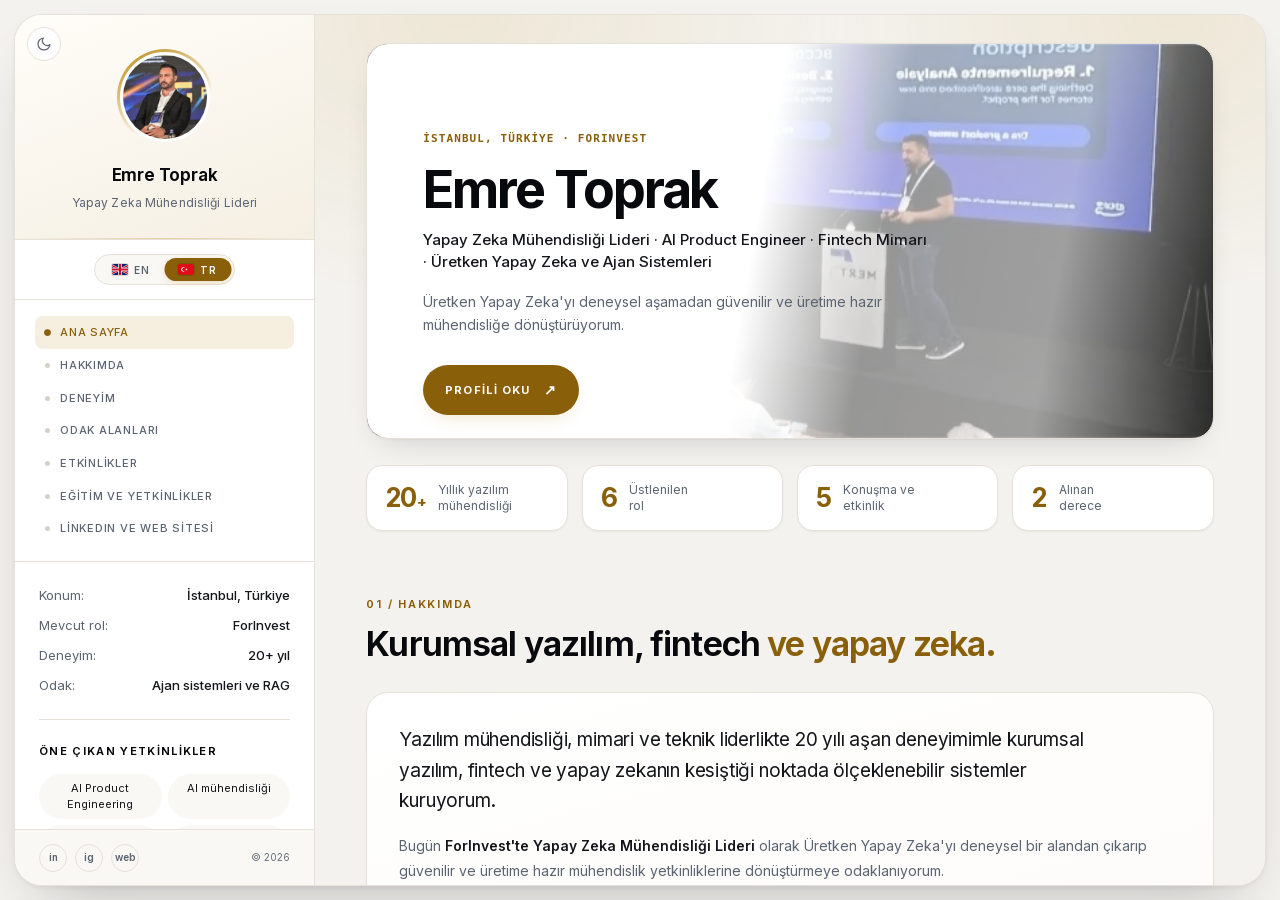
==== commit 871afdff: "docs: Update profile metadata to reflect dual AI roles at ForInvest - Update meta description to inc" ====
--- a/tr/index.html
+++ b/tr/index.html
@@ -7,7 +7,7 @@
   <meta name="viewport" content="width=device-width, initial-scale=1">
   <meta name="theme-color" content="#f4f2ee" media="(prefers-color-scheme: light)">
   <meta name="theme-color" content="#0a0c11" media="(prefers-color-scheme: dark)">
-  <meta name="description" content="Emre Toprak — ForInvest'te Yapay Zeka Mühendisliği Lideri ve fintech mimarı. Üretken Yapay Zeka, ajan sistemleri, RAG, MCP ve ölçeklenebilir dağıtık sistemler uzmanı.">
+  <meta name="description" content="Emre Toprak — ForInvest'te Yapay Zeka Mühendisliği Lideri ve AI Product Engineer, fintech mimarı. Üretken Yapay Zeka, ajan sistemleri, RAG, MCP ve ölçeklenebilir dağıtık sistemler uzmanı.">
   <meta name="author" content="Emre Toprak">
   <meta name="robots" content="index, follow, max-image-preview:large, max-snippet:-1, max-video-preview:-1">
   <meta name="googlebot" content="index, follow">
@@ -48,7 +48,7 @@
       {"@type":"AboutPage","@id":"https://emretoprak.com/tr/#about","url":"https://emretoprak.com/tr/","name":"Emre Toprak Hakkında","isPartOf":{"@id":"https://emretoprak.com/#website"},"mainEntity":{"@id":"https://emretoprak.com/#person"},"inLanguage":"tr"},
       {"@type":"WebSite","@id":"https://emretoprak.com/#website","url":"https://emretoprak.com/","name":"Emre Toprak","description":"Emre Toprak'ın kişisel web sitesi.","publisher":{"@id":"https://emretoprak.com/#person"},"inLanguage":["en","tr"]},
       {"@type":"Organization","@id":"https://emretoprak.com/#forinvest","name":"ForInvest","legalName":"ForInvest Yazılım ve Teknoloji Hizmetleri A.Ş.","url":"https://www.forinvest.com","logo":{"@type":"ImageObject","url":"https://www.forinvest.com/assets/forinvest/i/btc/logo.svg"},"description":"Gerçek zamanlı piyasa verisi, grafikler, tarama araçları ve yapay zeka destekli finansal çözümler sunan finansal veri ve teknoloji şirketi.","address":{"@type":"PostalAddress","addressLocality":"İstanbul","addressCountry":"TR"},"sameAs":["https://www.forinvest.com","https://mcp.forinvest.com"]},
-      {"@type":"Person","@id":"https://emretoprak.com/#person","name":"Emre Toprak","url":"https://emretoprak.com/","image":"https://emretoprak.com/docs/avatar.png","jobTitle":"Yapay Zeka Mühendisliği Lideri","description":"İstanbul'da yaşayan Yapay Zeka Mühendisliği Lideri, fintech mimarı ve üretken yapay zeka uzmanı.","worksFor":{"@id":"https://emretoprak.com/#forinvest"},"address":{"@type":"PostalAddress","addressLocality":"İstanbul","addressCountry":"TR"},"knowsAbout":["Yapay Zeka Mühendisliği","Ajan sistemleri","Finansal yapay zeka","Büyük dil modelleri","RAG","MCP","LangChain","LangGraph","Langflow","Dağıtık sistemler","Fintech mimarisi","TensorFlow","Algoritmik alım-satım"],"sameAs":["https://www.linkedin.com/in/etoprak/","https://github.com/emretoprak","https://www.instagram.com/emretoprak/"]},
+      {"@type":"Person","@id":"https://emretoprak.com/#person","name":"Emre Toprak","url":"https://emretoprak.com/","image":"https://emretoprak.com/docs/avatar.png","jobTitle":"Yapay Zeka Mühendisliği Lideri","description":"İstanbul'da yaşayan Yapay Zeka Mühendisliği Lideri, AI Product Engineer, fintech mimarı ve üretken yapay zeka uzmanı.","worksFor":{"@id":"https://emretoprak.com/#forinvest"},"address":{"@type":"PostalAddress","addressLocality":"İstanbul","addressCountry":"TR"},"knowsAbout":["AI Product Engineering","Yapay Zeka Mühendisliği","Ajan sistemleri","Finansal yapay zeka","Büyük dil modelleri","RAG","MCP","LangChain","LangGraph","Langflow","Dağıtık sistemler","Fintech mimarisi","TensorFlow","Algoritmik alım-satım"],"sameAs":["https://www.linkedin.com/in/etoprak/","https://github.com/emretoprak","https://www.instagram.com/emretoprak/"]},
       {"@type":"ItemList","@id":"https://emretoprak.com/tr/#focus-areas","name":"Emre Toprak'ın odak alanları","itemListElement":[{"@type":"ListItem","position":1,"name":"Yapay Zeka Mühendisliği ve Ajan Sistemleri"},{"@type":"ListItem","position":2,"name":"Alana Özgü LLM'ler ve Finansal Yapay Zeka"},{"@type":"ListItem","position":3,"name":"Üretken Yapay Zeka, RAG ve MCP"},{"@type":"ListItem","position":4,"name":"AI-native Yazılım Mühendisliği"}]}
     ]
   }
@@ -72,17 +72,17 @@
   <a class="skip-link" href="#scrollbar">İçeriğe geç</a>
   <div class="art-app"><div class="art-app-wrapper"><div class="art-app-container">
     <aside class="art-info-bar" id="info-bar" aria-label="Profil bilgileri"><div class="art-info-bar-frame"><div class="art-header"><button class="art-close" data-close="info" aria-label="Profil panelini kapat">×</button><button class="art-theme-toggle" type="button" data-theme-toggle aria-label="Koyu temaya geç" aria-pressed="false"><svg class="art-theme-icon art-theme-moon" viewBox="0 0 24 24" fill="none" stroke="currentColor" stroke-width="1.8" stroke-linecap="round" stroke-linejoin="round" aria-hidden="true" focusable="false"><path d="M21 12.8A9 9 0 1 1 11.2 3a7 7 0 0 0 9.8 9.8z"/></svg><svg class="art-theme-icon art-theme-sun" viewBox="0 0 24 24" fill="none" stroke="currentColor" stroke-width="1.8" stroke-linecap="round" stroke-linejoin="round" aria-hidden="true" focusable="false"><circle cx="12" cy="12" r="4.2"/><path d="M12 2.4v2.2M12 19.4v2.2M2.4 12h2.2M19.4 12h2.2M5.2 5.2l1.6 1.6M17.2 17.2l1.6 1.6M18.8 5.2l-1.6 1.6M6.8 17.2l-1.6 1.6"/></svg></button><div class="art-avatar-wrap"><picture><source type="image/webp" srcset="/docs/avatar-112.webp 112w, /docs/avatar-200.webp 200w, /docs/avatar.webp 400w" sizes="96px"><img src="/docs/avatar.png" alt="Emre Toprak portresi" width="400" height="400" decoding="async"></picture></div><h2>Emre Toprak</h2><p>Yapay Zeka Mühendisliği Lideri</p></div><div class="art-language-switcher" aria-label="Dil"><div class="art-lang-toggle" role="group" aria-label="Dil" data-active="tr"><span class="art-lang-thumb" aria-hidden="true"></span><a class="art-lang-opt" data-language="en" href="/" aria-label="English (EN)"><svg class="art-lang-flag" viewBox="0 0 60 30" preserveAspectRatio="xMidYMid slice" aria-hidden="true" focusable="false"><rect width="60" height="30" fill="#012169"/><path d="M0 0l60 30M60 0L0 30" stroke="#fff" stroke-width="6"/><path d="M0 0l60 30M60 0L0 30" stroke="#C8102E" stroke-width="4"/><path d="M30 0v30M0 15h60" stroke="#fff" stroke-width="10"/><path d="M30 0v30M0 15h60" stroke="#C8102E" stroke-width="6"/></svg><span class="art-lang-label">EN</span></a>
-<a class="art-lang-opt is-active" data-language="tr" href="/tr/" aria-label="Türkçe (TR)" aria-current="page"><svg class="art-lang-flag" viewBox="0 0 30 20" aria-hidden="true" focusable="false"><rect width="30" height="20" fill="#E30A17"/><circle cx="10" cy="10" r="4" fill="#fff"/><circle cx="11.2" cy="10" r="3.2" fill="#E30A17"/><path fill="#fff" d="M16 7.8l0.52 1.49 1.57 0.03-1.25 0.95 0.45 1.51L16 10.88l-1.29 0.9 0.46-1.51-1.26-0.95 1.58-0.03z"/></svg><span class="art-lang-label">TR</span></a></div></div><nav class="art-left-nav" aria-label="Ana navigasyon"><a class="active" href="#home">Ana sayfa</a><a href="#about">Hakkımda</a><a href="#experience">Deneyim</a><a href="#focus">Odak alanları</a><a href="#events">Etkinlikler</a><a href="#education">Eğitim ve yetkinlikler</a><a href="#contact">LinkedIn ve web sitesi</a></nav><div class="art-scroll-frame" id="scrollbar2"><div class="art-profile-data"><div><span>Konum:</span><strong>İstanbul, Türkiye</strong></div><div><span>Mevcut rol:</span><strong>ForInvest</strong></div><div><span>Deneyim:</span><strong>20+ yıl</strong></div><div><span>Odak:</span><strong>Ajan sistemleri ve RAG</strong></div></div><div class="art-divider"></div><h3 class="art-side-title">Öne çıkan yetkinlikler</h3><div class="art-skill-groups compact"><span>AI mühendisliği</span><span>Ajan orkestrasyonu</span><span>AI observability</span><span>LangChain</span><span>LLM</span><span>LangGraph</span><span>Langflow</span><span>RAG</span><span>MCP</span><span>Java</span><span>TypeScript</span><span>Node.js</span><span>React</span><span>Vue</span><span>Python</span><span>Derin öğrenme</span><span>TensorFlow</span><span>Fintech mimarisi</span><span>Dağıtık sistemler</span></div><div class="art-divider"></div><h3 class="art-side-title">Diller</h3><ul class="art-knowledge"><li>İngilizce — Profesyonel çalışma yeterliliği</li><li>Türkçe — Ana dil veya iki dilli yetkinlik</li></ul><a class="art-download" href="https://www.linkedin.com/in/etoprak/" target="_blank" rel="noopener">LinkedIn profilini görüntüle <span>↗</span></a></div><div class="art-social"><a href="https://www.linkedin.com/in/etoprak/" target="_blank" rel="noopener" aria-label="LinkedIn">in</a><a href="https://www.instagram.com/emretoprak/" target="_blank" rel="noopener" aria-label="Instagram">ig</a><a href="/" aria-label="Kişisel web sitesi">web</a><span>© <span id="year"></span></span></div></div></aside>
+<a class="art-lang-opt is-active" data-language="tr" href="/tr/" aria-label="Türkçe (TR)" aria-current="page"><svg class="art-lang-flag" viewBox="0 0 30 20" aria-hidden="true" focusable="false"><rect width="30" height="20" fill="#E30A17"/><circle cx="10" cy="10" r="4" fill="#fff"/><circle cx="11.2" cy="10" r="3.2" fill="#E30A17"/><path fill="#fff" d="M16 7.8l0.52 1.49 1.57 0.03-1.25 0.95 0.45 1.51L16 10.88l-1.29 0.9 0.46-1.51-1.26-0.95 1.58-0.03z"/></svg><span class="art-lang-label">TR</span></a></div></div><nav class="art-left-nav" aria-label="Ana navigasyon"><a class="active" href="#home">Ana sayfa</a><a href="#about">Hakkımda</a><a href="#experience">Deneyim</a><a href="#focus">Odak alanları</a><a href="#events">Etkinlikler</a><a href="#education">Eğitim ve yetkinlikler</a><a href="#contact">LinkedIn ve web sitesi</a></nav><div class="art-scroll-frame" id="scrollbar2"><div class="art-profile-data"><div><span>Konum:</span><strong>İstanbul, Türkiye</strong></div><div><span>Mevcut rol:</span><strong>ForInvest</strong></div><div><span>Deneyim:</span><strong>20+ yıl</strong></div><div><span>Odak:</span><strong>Ajan sistemleri ve RAG</strong></div></div><div class="art-divider"></div><h3 class="art-side-title">Öne çıkan yetkinlikler</h3><div class="art-skill-groups compact"><span>AI Product Engineering</span><span>AI mühendisliği</span><span>Ajan orkestrasyonu</span><span>AI observability</span><span>LangChain</span><span>LLM</span><span>LangGraph</span><span>Langflow</span><span>RAG</span><span>MCP</span><span>Java</span><span>TypeScript</span><span>Node.js</span><span>React</span><span>Vue</span><span>Python</span><span>Derin öğrenme</span><span>TensorFlow</span><span>Fintech mimarisi</span><span>Dağıtık sistemler</span></div><div class="art-divider"></div><h3 class="art-side-title">Diller</h3><ul class="art-knowledge"><li>İngilizce — Profesyonel çalışma yeterliliği</li><li>Türkçe — Ana dil veya iki dilli yetkinlik</li></ul><a class="art-download" href="https://www.linkedin.com/in/etoprak/" target="_blank" rel="noopener">LinkedIn profilini görüntüle <span>↗</span></a></div><div class="art-social"><a href="https://www.linkedin.com/in/etoprak/" target="_blank" rel="noopener" aria-label="LinkedIn">in</a><a href="https://www.instagram.com/emretoprak/" target="_blank" rel="noopener" aria-label="Instagram">ig</a><a href="/" aria-label="Kişisel web sitesi">web</a><span>© <span id="year"></span></span></div></div></aside>
     <main class="art-content" id="scrollbar" aria-label="Ana içerik"><div class="art-curtain" data-close="all"></div><div class="art-top-bg"></div><div class="art-content-frame">
-      <section class="art-section art-banner" id="home" aria-labelledby="home-heading"><div class="art-banner-overlay"></div><div class="art-banner-content"><p class="art-code">İstanbul, Türkiye · ForInvest</p><h1 id="home-heading">Emre Toprak</h1><p class="art-banner-subtitle">Yapay Zeka Mühendisliği Lideri · Fintech Mimarı · Üretken Yapay Zeka ve Ajan Sistemleri</p><p class="art-banner-text">Üretken Yapay Zeka'yı deneysel aşamadan güvenilir ve üretime hazır mühendisliğe dönüştürüyorum.</p><a href="#about" class="art-btn">Profili oku <span>↗</span></a></div><picture><source type="image/webp" srcset="/docs/avatar-112.webp 112w, /docs/avatar-200.webp 200w" sizes="56px"><img class="art-banner-avatar" src="/docs/avatar.png" alt="Emre Toprak portresi" width="400" height="400" decoding="async"></picture></section>
+      <section class="art-section art-banner" id="home" aria-labelledby="home-heading"><div class="art-banner-overlay"></div><div class="art-banner-content"><p class="art-code">İstanbul, Türkiye · ForInvest</p><h1 id="home-heading">Emre Toprak</h1><p class="art-banner-subtitle">Yapay Zeka Mühendisliği Lideri · AI Product Engineer · Fintech Mimarı · Üretken Yapay Zeka ve Ajan Sistemleri</p><p class="art-banner-text">Üretken Yapay Zeka'yı deneysel aşamadan güvenilir ve üretime hazır mühendisliğe dönüştürüyorum.</p><a href="#about" class="art-btn">Profili oku <span>↗</span></a></div><picture><source type="image/webp" srcset="/docs/avatar-112.webp 112w, /docs/avatar-200.webp 200w" sizes="56px"><img class="art-banner-avatar" src="/docs/avatar.png" alt="Emre Toprak portresi" width="400" height="400" decoding="async"></picture></section>
       <section class="art-counters" aria-label="Profil özeti"><div><strong>20<span>+</span></strong><p>Yıllık yazılım<br>mühendisliği</p></div><div><strong>6</strong><p>Üstlenilen<br>rol</p></div><div><strong>5</strong><p>Konuşma ve<br>etkinlik</p></div><div><strong>2</strong><p>Alınan<br>derece</p></div></section>
-      <section class="art-section" id="about" aria-labelledby="about-heading"><div class="art-heading"><p>01 / Hakkımda</p><h2 id="about-heading">Kurumsal yazılım, fintech <span>ve yapay zeka.</span></h2></div><div class="art-card art-about"><p class="art-lead">Yazılım mühendisliği, mimari ve teknik liderlikte 20 yılı aşan deneyimimle kurumsal yazılım, fintech ve yapay zekanın kesiştiği noktada ölçeklenebilir sistemler kuruyorum.</p><p>Bugün <b>ForInvest'te Yapay Zeka Mühendisliği Lideri</b> olarak Üretken Yapay Zeka'yı deneysel bir alandan çıkarıp güvenilir ve üretime hazır mühendislik yetkinliklerine dönüştürmeye odaklanıyorum.</p><p>Geçmişim yüksek performanslı finansal sistemleri, dağıtık mimarileri, backend platformlarını, masaüstü, mobil ve web mühendisliğini kapsıyor.</p><p>Güncel odağım AI-native yazılım mühendisliği: otonom ajan sistemleri, RAG mimarileri, Model Context Protocol (MCP) entegrasyonları ve mühendislik verimliliğini artıran yapay zeka destekli geliştirici araçları.</p><p>Ayrıca finansal kullanım senaryoları için alana özgü LLM geliştirme, ince ayar, model değerlendirme ve üretime hazırlık çalışmaları yürütüyorum.</p></div></section>
-      <section class="art-section" id="experience" aria-labelledby="experience-heading"><div class="art-heading"><p>02 / Deneyim</p><h2 id="experience-heading">Profesyonel <span>deneyim.</span></h2></div><div class="art-timeline"><div class="art-company-group"><div class="art-company-heading">ForInvest</div><p class="art-company-meta">Tam zamanlı · 3 yıl 11 ay · Uzaktan</p><article class="forinvest-role"><time datetime="2025-08">Ağu 2025 — Günümüz · 1 yıl 3 ay</time><div class="art-timeline-dot"></div><div><p class="art-company">ForInvest <small>Tam zamanlı · Uzaktan</small></p><h3>Yapay Zeka Mühendisliği Lideri</h3><ul class="art-detail-list"><li class="art-bullet-formind"><a href="https://formind.forinvest.com" target="_blank" rel="noopener">ForMind</a> ve <a href="https://mcp.forinvest.com" target="_blank" rel="noopener">ForInvest MCP</a> ürünlerini tasarlayıp yayına alarak öncü finansal yapay zeka ekosistemlerini ve model-bağlam protokol yapılarını hayata geçirdim.</li><li>Claude, OpenAI ve Google modellerini kesintisiz orkestre eden kurumsal AgentCore çoklu LLM iş akışı altyapısını kurdum ve sürdürdüm.</li><li>Kod tabanlarını otonom biçimde okuyan, sorunları çözen, takip sistemlerini güncelleyen ve Merge Request (MR) açan, GitLab entegrasyonlu üretim seviyesi bir AI Developer ajanı geliştirdim.</li><li>Gelişmiş RAG (Retrieval-Augmented Generation) mimarileri, finansal alana özgü LLM ince ayar hatları ve semantik grafikler tasarlayıp uyguladım.</li><li>Otomatik kod analizi, güvenlik açığı taraması, güvenlik uyumu ve sentetik test üretimi için yapay zeka destekli CI/CD kalite kapıları geliştirdim.</li><li>Üretken yapay zeka yığınına hâkim olarak LangChain, LangGraph ve Langflow ile karmaşık otonom ajanlar ve diyalog grafikleri geliştirdim.</li></ul><p class="art-role-skills"><b>LangChain, Büyük Dil Modelleri (LLM)</b> ve +15 yetkinlik</p></div></article><article class="forinvest-role"><time datetime="2022-12/2025-08">Ara 2022 — Ağu 2025 · 2 yıl 9 ay</time><div class="art-timeline-dot"></div><div><p class="art-company">ForInvest <small>Tam zamanlı · İstanbul, Türkiye · Hibrit</small></p><h3>Kıdemli Yazılım Geliştirme Takım Lideri</h3><ul class="art-detail-list"><li>Node.js, Java ve modern frontend frameworkleriyle yüksek erişilebilirlikli, kritik önemdeki fintech sistemlerini geliştiren çapraz fonksiyonlu mühendislik ekiplerine liderlik ettim.</li><li>Maksimum sistem dayanıklılığı, hata toleransı ve gevşek bağlılığı sağlayacak kurumsal sistem tasarımı ve üst düzey mimari kararlara öncülük ettim.</li><li>CloudFlare önbellekleme ve edge computing ile desteklenen sağlam bir widget sunum altyapısı geliştirerek aylık milyarlarca isteği karşıladım.</li><li>Güvenli, PCI uyumlu global ödeme geçidi entegrasyonları ve yüksek hacimli işlem sistemleri kurdum.</li><li>React, React Native ve Vue kullanarak yüksek performanslı finansal panolar ve canlı at yarışı takip istemcileri geliştirdim.</li><li>Yapılandırılmamış finansal piyasa verisini eyleme dönüştürülebilir analitik varlıklara çeviren derin öğrenme ve büyük veri girişimlerini yönettim.</li></ul><p class="art-role-skills"><b>Full-Stack Geliştirme, TypeScript</b> ve +8 yetkinlik</p></div></article></div><article><time datetime="2014-10/2022-12">Eki 2014 — Ara 2022 · 8 yıl 3 ay</time><div class="art-timeline-dot"></div><div><p class="art-company">Foreks <small>Tam zamanlı · İstanbul, Türkiye · Hibrit</small></p><h3>Yazılım Takım Lideri</h3><ul class="art-detail-list"><li>Canlı akan borsa verisi, gerçek zamanlı teknik analiz modülleri ve gelişmiş finansal metrikler içeren kapsamlı, uçtan uca bir Finansal Veri Terminali geliştirdim.</li><li>Monolitik eski uygulamaları optimize edilmiş bir Java ve Node.js backend mikroservis mimarisine taşıyan büyük bir bulut-yerel geçişe öncülük ettim.</li><li>Karmaşık çok sunuculu kurulumları yüksek verimli tek sunuculu topolojilerde birleştirerek büyük altyapı maliyet düşüşleri ve kaynak optimizasyonu sağladım.</li><li>React ve Vue ile duyarlı ve hızlı istemci taraflı uygulamalar sunarak temel veri ürünlerinin UI/UX yeniden yazımını yönettim.</li><li>TensorFlow ile piyasa tahmin modelleri eğitip işlem stratejilerini geçmiş veriler üzerinde geriye dönük test eden makine öğrenmesi destekli algoritmik alım-satım sistemleri geliştirdim.</li></ul><p class="art-role-skills"><b>Java, TypeScript</b> ve +7 yetkinlik</p></div></article><article><time datetime="2012-07/2014-02">Tem 2012 — Şub 2014 · 1 yıl 8 ay</time><div class="art-timeline-dot"></div><div><p class="art-company">Innova <small>Tam zamanlı · İstanbul, Türkiye · Ofiste</small></p><h3>Kıdemli Yazılım Geliştirici</h3><ul class="art-detail-list"><li>Otomatik tahsilat, mutabakat ve uzlaştırma motorlarına odaklanan kurumsal seviye bankacılık ve kurumsal ödeme sistemleri geliştirdim.</li><li>E-Fatura uyum sistemleri ve çapraz platform ERP senkronizasyon katmanları dahil kritik finansal entegrasyonları kurup ölçeklendirdim.</li><li>Yapılandırılmış veri kalıcılığı için .NET, MVC desenleri ve NHibernate ORM kullanarak backend iş mantığını yönettim.</li></ul><p class="art-role-skills"><b>Yazılım Mimarisi, .NET Framework</b> ve +4 yetkinlik</p></div></article><article><time datetime="2009-08/2012-07">Ağu 2009 — Tem 2012 · 3 yıl</time><div class="art-timeline-dot"></div><div><p class="art-company">IBS Software <small>Tam zamanlı · İstanbul, Türkiye · Ofiste</small></p><h3>Yazılım Geliştirici</h3><ul class="art-detail-list"><li>JSP kullanarak canlı borsa tickerları ve etkileşimli widget'ları üçüncü taraf portallara gömen gerçek zamanlı web tabanlı finansal akış uygulamaları geliştirdim.</li><li>.NET Framework ile sağlam, çok iş parçacıklı piyasa verisi işleme araçları ve masaüstü/web alım-satım arayüzleri geliştirmek için yoğun biçimde çalıştım.</li></ul><p class="art-role-skills"><b>Java, JavaScript</b> ve +2 yetkinlik</p></div></article><article><time datetime="2006-08/2009-07">Ağu 2006 — Tem 2009 · 3 yıl</time><div class="art-timeline-dot"></div><div><p class="art-company">avkom <small>Tam zamanlı · İstanbul, Türkiye · Ofiste</small></p><h3>Web Geliştirici</h3><ul class="art-detail-list"><li>PHP kullanarak sıfırdan özel web uygulamaları, dinamik içerik yönetim sistemleri ve ticari web portalları geliştirdim.</li><li>.NET CRM platformları içinde iş akışlarını tasarlayıp entegre ettim ve temel modülleri müşteri gereksinimlerine göre genişlettim.</li><li>Özel ön yüz stillendirme ve düzenler aracılığıyla müşteriye özel kullanıcı arayüzleri (UI) ve kullanıcı deneyimleri (UX) oluşturdum.</li></ul><p class="art-role-skills"><b>PHP, HTML</b> ve +2 yetkinlik</p></div></article></div></section>
-      <section class="art-section" id="focus" aria-labelledby="focus-heading"><div class="art-heading"><p>03 / Odak alanları</p><h2 id="focus-heading">Yapay zekanın mühendislikle <span>buluştuğu yer.</span></h2></div><div class="art-service-grid"><article class="art-card"><div class="art-icon">⌁</div><h3>Yapay Zeka Mühendisliği ve Ajan Sistemleri</h3><p>Otonom ajanlar, diyalog grafikleri ve yapay zeka destekli geliştirici araçları tasarlıyorum.</p><div class="art-focus-tags"><span>Otonom ajanlar</span><span>Ajan orkestrasyonu</span><span>Mühendislik liderliği</span></div></article><article class="art-card"><div class="art-icon">◈</div><h3>Alana Özgü LLM'ler ve Finansal Yapay Zeka</h3><p>Finans terminolojisi, iş akışları ve alan bilgisi üzerine ince ayar ve model değerlendirme çalışmaları.</p><div class="art-focus-tags"><span>LLM ince ayarı</span><span>Model değerlendirme</span><span>Finansal yapay zeka</span></div></article><article class="art-card"><div class="art-icon">◌</div><h3>Üretken Yapay Zeka, RAG ve MCP</h3><p>RAG mimarileri, Model Context Protocol entegrasyonları, semantik grafikler ve üretime hazır yapay zeka.</p><div class="art-focus-tags"><span>RAG</span><span>MCP</span><span>Semantik grafikler</span></div></article><article class="art-card"><div class="art-icon">⌬</div><h3>AI-native Yazılım Mühendisliği</h3><p>Mimari, geliştirme, test, güvenlik, dağıtım ve operasyon süreçlerinde yapay zeka uygulamaları.</p><div class="art-focus-tags"><span>Geliştirici verimliliği</span><span>SDLC otomasyonu</span><span>Kalite ve güvenlik</span></div></article></div></section>
+      <section class="art-section" id="about" aria-labelledby="about-heading"><div class="art-heading"><p>01 / Hakkımda</p><h2 id="about-heading">Kurumsal yazılım, fintech <span>ve yapay zeka.</span></h2></div><div class="art-card art-about"><p class="art-lead">Yazılım mühendisliği, mimari ve teknik liderlikte 20 yılı aşan deneyimimle kurumsal yazılım, fintech ve yapay zekanın kesiştiği noktada ölçeklenebilir sistemler kuruyorum.</p><p>Bugün <b>ForInvest'te Yapay Zeka Mühendisliği Lideri</b> olarak Üretken Yapay Zeka'yı deneysel bir alandan çıkarıp güvenilir ve üretime hazır mühendislik yetkinliklerine dönüştürmeye odaklanıyorum.</p><p>Geçmişim yüksek performanslı finansal sistemleri, dağıtık mimarileri, backend platformlarını, masaüstü, mobil ve web mühendisliğini kapsıyor.</p><p>Güncel odağım AI-native yazılım mühendisliği: otonom ajan sistemleri, RAG mimarileri, Model Context Protocol (MCP) entegrasyonları ve mühendislik verimliliğini artıran yapay zeka destekli geliştirici araçları.</p><p>Ayrıca finansal kullanım senaryoları için alana özgü LLM geliştirme, ince ayar, model değerlendirme ve üretime hazırlık çalışmaları yürütüyorum.</p><p>Bir <b>AI Product Engineer</b> bakış açısıyla ürün keşfi, iş analizi, UX/sistem tasarımı, geliştirme ve kalite güvenceyi birbirine bağlıyor; yapay zeka girişimlerini konseptten üretime dinamik biçimde taşımak için birden fazla şapkayı aynı anda giyiyorum.</p></div></section>
+      <section class="art-section" id="experience" aria-labelledby="experience-heading"><div class="art-heading"><p>02 / Deneyim</p><h2 id="experience-heading">Profesyonel <span>deneyim.</span></h2></div><div class="art-timeline"><div class="art-company-group"><div class="art-company-heading">ForInvest</div><p class="art-company-meta">Tam zamanlı · 4 yıl · Uzaktan</p><article class="forinvest-role"><time datetime="2025-08">Ağu 2025 — Günümüz · 1 yıl 4 ay</time><div class="art-timeline-dot"></div><div><p class="art-company">ForInvest <small>Tam zamanlı · Uzaktan</small></p><h3>Yapay Zeka Mühendisliği Lideri</h3><ul class="art-detail-list"><li class="art-bullet-formind"><a href="https://formind.forinvest.com" target="_blank" rel="noopener">ForMind</a> ve <a href="https://mcp.forinvest.com" target="_blank" rel="noopener">ForInvest MCP</a> ürünlerini tasarlayıp yayına alarak öncü finansal yapay zeka ekosistemlerini ve model-bağlam protokol yapılarını hayata geçirdim.</li><li>Uçtan uca AI Product Engineering süreçlerini — ürün keşfi, iş analizi, UX/UI prototipleme, full-stack geliştirme ve kalite güvence — yürüterek girişimleri hızla konseptten üretime taşıdım.</li><li>Claude, OpenAI ve Google modellerini kesintisiz orkestre eden kurumsal AgentCore çoklu LLM iş akışı altyapısını kurdum ve sürdürdüm.</li><li>Kod tabanlarını otonom biçimde okuyan, sorunları çözen, takip sistemlerini güncelleyen ve Merge Request (MR) açan, GitLab entegrasyonlu üretim seviyesi bir AI Developer ajanı geliştirdim.</li><li>Gelişmiş RAG (Retrieval-Augmented Generation) mimarileri, finansal alana özgü LLM ince ayar hatları ve semantik grafikler tasarlayıp uyguladım.</li><li>Otomatik kod analizi, güvenlik açığı taraması, güvenlik uyumu ve sentetik test üretimi için yapay zeka destekli CI/CD kalite kapıları geliştirdim.</li><li>Üretken yapay zeka yığınına hâkim olarak LangChain, LangGraph ve Langflow ile karmaşık otonom ajanlar ve diyalog grafikleri geliştirdim.</li></ul><p class="art-role-skills"><b>LangChain, Büyük Dil Modelleri (LLM)</b> ve +15 yetkinlik</p></div></article><article class="forinvest-role"><time datetime="2022-12/2025-08">Ara 2022 — Ağu 2025 · 2 yıl 9 ay</time><div class="art-timeline-dot"></div><div><p class="art-company">ForInvest <small>Tam zamanlı · İstanbul, Türkiye · Hibrit</small></p><h3>Kıdemli Yazılım Geliştirme Takım Lideri</h3><ul class="art-detail-list"><li>Node.js, Java ve modern frontend frameworkleriyle yüksek erişilebilirlikli, kritik önemdeki fintech sistemlerini geliştiren çapraz fonksiyonlu mühendislik ekiplerine liderlik ettim.</li><li>Maksimum sistem dayanıklılığı, hata toleransı ve gevşek bağlılığı sağlayacak kurumsal sistem tasarımı ve üst düzey mimari kararlara öncülük ettim.</li><li>CloudFlare önbellekleme ve edge computing ile desteklenen sağlam bir widget sunum altyapısı geliştirerek aylık milyarlarca isteği karşıladım.</li><li>Güvenli, PCI uyumlu global ödeme geçidi entegrasyonları ve yüksek hacimli işlem sistemleri kurdum.</li><li>React, React Native ve Vue kullanarak yüksek performanslı finansal panolar ve canlı borsa takip istemcileri geliştirdim.</li><li>Yapılandırılmamış finansal piyasa verisini eyleme dönüştürülebilir analitik varlıklara çeviren derin öğrenme ve büyük veri girişimlerini yönettim.</li></ul><p class="art-role-skills"><b>Full-Stack Geliştirme, TypeScript</b> ve +8 yetkinlik</p></div></article></div><article><time datetime="2014-10/2022-12">Eki 2014 — Ara 2022 · 8 yıl 3 ay</time><div class="art-timeline-dot"></div><div><p class="art-company">Foreks <small>Tam zamanlı · İstanbul, Türkiye · Hibrit</small></p><h3>Yazılım Takım Lideri</h3><ul class="art-detail-list"><li>Canlı akan borsa verisi, gerçek zamanlı teknik analiz modülleri ve gelişmiş finansal metrikler içeren kapsamlı, uçtan uca bir Finansal Veri Terminali geliştirdim.</li><li>Monolitik eski uygulamaları optimize edilmiş bir Java ve Node.js backend mikroservis mimarisine taşıyan büyük bir bulut-yerel geçişe öncülük ettim.</li><li>Karmaşık çok sunuculu kurulumları yüksek verimli tek sunuculu topolojilerde birleştirerek büyük altyapı maliyet düşüşleri ve kaynak optimizasyonu sağladım.</li><li>React ve Vue ile duyarlı ve hızlı istemci taraflı uygulamalar sunarak temel veri ürünlerinin UI/UX yeniden yazımını yönettim.</li><li>TensorFlow ile piyasa tahmin modelleri eğitip işlem stratejilerini geçmiş veriler üzerinde geriye dönük test eden makine öğrenmesi destekli algoritmik alım-satım sistemleri geliştirdim.</li></ul><p class="art-role-skills"><b>Java, TypeScript</b> ve +7 yetkinlik</p></div></article><article><time datetime="2012-07/2014-02">Tem 2012 — Şub 2014 · 1 yıl 8 ay</time><div class="art-timeline-dot"></div><div><p class="art-company">Innova <small>Tam zamanlı · İstanbul, Türkiye · Ofiste</small></p><h3>Kıdemli Yazılım Geliştirici</h3><ul class="art-detail-list"><li>Otomatik tahsilat, mutabakat ve uzlaştırma motorlarına odaklanan kurumsal seviye bankacılık ve kurumsal ödeme sistemleri geliştirdim.</li><li>E-Fatura uyum sistemleri ve çapraz platform ERP senkronizasyon katmanları dahil kritik finansal entegrasyonları kurup ölçeklendirdim.</li><li>Yapılandırılmış veri kalıcılığı için .NET, MVC desenleri ve NHibernate ORM kullanarak backend iş mantığını yönettim.</li></ul><p class="art-role-skills"><b>Yazılım Mimarisi, .NET Framework</b> ve +4 yetkinlik</p></div></article><article><time datetime="2009-08/2012-07">Ağu 2009 — Tem 2012 · 3 yıl</time><div class="art-timeline-dot"></div><div><p class="art-company">IBS Software <small>Tam zamanlı · İstanbul, Türkiye · Ofiste</small></p><h3>Yazılım Geliştirici</h3><ul class="art-detail-list"><li>JSP kullanarak canlı borsa tickerları ve etkileşimli widget'ları üçüncü taraf portallara gömen gerçek zamanlı web tabanlı finansal akış uygulamaları geliştirdim.</li><li>.NET Framework ile sağlam, çok iş parçacıklı piyasa verisi işleme araçları ve masaüstü/web alım-satım arayüzleri geliştirmek için yoğun biçimde çalıştım.</li></ul><p class="art-role-skills"><b>Java, JavaScript</b> ve +2 yetkinlik</p></div></article><article><time datetime="2006-08/2009-07">Ağu 2006 — Tem 2009 · 3 yıl</time><div class="art-timeline-dot"></div><div><p class="art-company">avkom <small>Tam zamanlı · İstanbul, Türkiye · Ofiste</small></p><h3>Web Geliştirici</h3><ul class="art-detail-list"><li>PHP kullanarak sıfırdan özel web uygulamaları, dinamik içerik yönetim sistemleri ve ticari web portalları geliştirdim.</li><li>.NET CRM platformları içinde iş akışlarını tasarlayıp entegre ettim ve temel modülleri müşteri gereksinimlerine göre genişlettim.</li><li>Özel ön yüz stillendirme ve düzenler aracılığıyla müşteriye özel kullanıcı arayüzleri (UI) ve kullanıcı deneyimleri (UX) oluşturdum.</li></ul><p class="art-role-skills"><b>PHP, HTML</b> ve +2 yetkinlik</p></div></article></div></section>
+      <section class="art-section" id="focus" aria-labelledby="focus-heading"><div class="art-heading"><p>03 / Odak alanları</p><h2 id="focus-heading">Yapay zekanın mühendislikle <span>buluştuğu yer.</span></h2></div><div class="art-service-grid"><article class="art-card"><div class="art-icon">⌁</div><h3>Yapay Zeka Mühendisliği ve Ajan Sistemleri</h3><p>Otonom ajanlar, diyalog grafikleri ve yapay zeka destekli geliştirici araçları tasarlıyor; bunları bir AI Product Engineer olarak keşiften üretime uçtan uca hayata geçiriyorum.</p><div class="art-focus-tags"><span>Otonom ajanlar</span><span>Ajan orkestrasyonu</span><span>AI Product Engineering</span><span>Mühendislik liderliği</span></div></article><article class="art-card"><div class="art-icon">◈</div><h3>Alana Özgü LLM'ler ve Finansal Yapay Zeka</h3><p>Finans terminolojisi, iş akışları ve alan bilgisi üzerine ince ayar ve model değerlendirme çalışmaları.</p><div class="art-focus-tags"><span>LLM ince ayarı</span><span>Model değerlendirme</span><span>Finansal yapay zeka</span></div></article><article class="art-card"><div class="art-icon">◌</div><h3>Üretken Yapay Zeka, RAG ve MCP</h3><p>RAG mimarileri, Model Context Protocol entegrasyonları, semantik grafikler ve üretime hazır yapay zeka.</p><div class="art-focus-tags"><span>RAG</span><span>MCP</span><span>Semantik grafikler</span></div></article><article class="art-card"><div class="art-icon">⌬</div><h3>AI-native Yazılım Mühendisliği</h3><p>Mimari, geliştirme, test, güvenlik, dağıtım ve operasyon süreçlerinde yapay zeka uygulamaları.</p><div class="art-focus-tags"><span>Geliştirici verimliliği</span><span>SDLC otomasyonu</span><span>Kalite ve güvenlik</span></div></article></div></section>
       <section class="art-section" id="events" aria-labelledby="events-heading"><div class="art-heading"><p>04 / Konuşmalar ve etkinlikler</p><h2 id="events-heading">Çalışmaları <span>paylaşmak.</span></h2></div><div class="art-event-slider" data-event-slider><button class="art-slider-button art-slider-prev" type="button" data-slider-prev aria-label="Önceki etkinlik">‹</button><div class="art-event-viewport"><div class="art-event-track"><figure class="art-event-slide is-active"><img src="/docs/dms/agentic-ai-aws.jpeg" alt="Agentic AI ve AWS etkinliği sunumu" width="1280" height="720" loading="lazy" decoding="async"><figcaption><b>Agentic AI Türkiye</b><span>AWS AI ve Cloud</span></figcaption></figure><figure class="art-event-slide"><img src="/docs/dms/cloud-day-istanbul-aws.jpeg" alt="AWS Cloud Day Türkiye sunumu" width="1440" height="1440" loading="lazy" decoding="async"><figcaption><b>AWS Cloud Day Türkiye</b><span>Finansal yatırım kararlarında üretken yapay zeka</span></figcaption></figure><figure class="art-event-slide"><img src="/docs/dms/cloud-day-istanbul-aws-sahne.jpeg" alt="Emre Toprak AWS Cloud Day İstanbul sahnesinde sunum yapıyor" width="1451" height="963" loading="lazy" decoding="async"><figcaption><b>AWS Cloud Day İstanbul</b><span>Finansal hizmetlerde üretken yapay zeka</span></figcaption></figure><figure class="art-event-slide"><img src="/docs/dms/forinvest-summit-2025.jpeg" alt="ForInvest InvestTech Summit 2025 sunumu" width="1280" height="1600" loading="lazy" decoding="async"><figcaption><b>ForInvest InvestTech Summit '25</b><span>Yapay zeka merkezli nasıl olunur</span></figcaption></figure><figure class="art-event-slide"><img src="/docs/dms/kiro-ai-aws.jpeg" alt="ForInvest Kiro ile FinTech inovasyonunu hızlandırıyor sunumu" width="1528" height="924" loading="lazy" decoding="async"><figcaption><b>Kiro ile FinTech inovasyonu</b><span>AWS · Yapay Zeka Mühendisliği</span></figcaption></figure></div></div><button class="art-slider-button art-slider-next" type="button" data-slider-next aria-label="Sonraki etkinlik">›</button><div class="art-slider-dots" role="tablist" aria-label="Etkinlik slaytları"></div></div></section>
-      <section class="art-section" id="education" aria-labelledby="education-heading"><div class="art-heading"><p>05 / Eğitim ve yetkinlikler</p><h2 id="education-heading">Eğitim ve <span>yetkinlikler.</span></h2></div><div class="art-two-col"><div class="art-card"><h3>Eğitim</h3><div class="art-edu"><b>İstanbul Üniversitesi</b><span>Lisans · Yönetim Bilişim Sistemleri</span><p>Veritabanı yönetimi, sistem analizi, nesne yönelimli programlama, veri yapıları ve bilgi sistemleri mimarisi.</p></div><div class="art-edu"><b>Sakarya Üniversitesi</b><span>Yüksek Lisans · Bilgisayar / Bilişim Mühendisliği</span><p>Gerçek zamanlı sanal piyasa verisi analizi, tahmin sistemleri, finansal veri işleme ve teknik analiz araştırmaları.</p></div><div class="art-languages"><b>Diller</b><span>İngilizce — Profesyonel çalışma yeterliliği</span><span>Türkçe — Ana dil veya iki dilli yetkinlik</span></div></div><div class="art-card"><h3>Yetkinlikler</h3><div class="art-skill-groups full"><span>Yapay Zeka Mühendisliği</span><span>Ajan orkestrasyonu</span><span>LLM</span><span>LangChain</span><span>LangGraph</span><span>Langflow</span><span>RAG</span><span>MCP</span><span>Java</span><span>TypeScript</span><span>JavaScript</span><span>Node.js</span><span>React</span><span>Vue</span><span>Python</span><span>Derin öğrenme</span><span>Yazılım mimarisi</span><span>Finansal yapay zeka</span><span>Full-stack geliştirme</span><span>TensorFlow</span></div></div></div></section>
+      <section class="art-section" id="education" aria-labelledby="education-heading"><div class="art-heading"><p>05 / Eğitim ve yetkinlikler</p><h2 id="education-heading">Eğitim ve <span>yetkinlikler.</span></h2></div><div class="art-two-col"><div class="art-card"><h3>Eğitim</h3><div class="art-edu"><b>İstanbul Üniversitesi</b><span>Lisans · Yönetim Bilişim Sistemleri</span><p>Veritabanı yönetimi, sistem analizi, nesne yönelimli programlama, veri yapıları ve bilgi sistemleri mimarisi.</p></div><div class="art-edu"><b>Sakarya Üniversitesi</b><span>Yüksek Lisans · Bilgisayar / Bilişim Mühendisliği</span><p>Gerçek zamanlı sanal piyasa verisi analizi, tahmin sistemleri, finansal veri işleme ve teknik analiz araştırmaları.</p></div><div class="art-languages"><b>Diller</b><span>İngilizce — Profesyonel çalışma yeterliliği</span><span>Türkçe — Ana dil veya iki dilli yetkinlik</span></div></div><div class="art-card"><h3>Yetkinlikler</h3><div class="art-skill-groups full"><span>AI Product Engineering</span><span>Yapay Zeka Mühendisliği</span><span>Ajan orkestrasyonu</span><span>LLM</span><span>LangChain</span><span>LangGraph</span><span>Langflow</span><span>RAG</span><span>MCP</span><span>Java</span><span>TypeScript</span><span>JavaScript</span><span>Node.js</span><span>React</span><span>Vue</span><span>Python</span><span>Derin öğrenme</span><span>Yazılım mimarisi</span><span>Finansal yapay zeka</span><span>Full-stack geliştirme</span><span>TensorFlow</span><span>Algoritmik alım-satım</span></div></div></div></section>
       <section class="art-section" id="contact" aria-labelledby="contact-heading"><div class="art-heading"><p>06 / Doğrulanmış bağlantılar</p><h2 id="contact-heading">Beni <span>LinkedIn'de bulun.</span></h2></div><div class="art-card art-links-card"><p>Profesyonel profil ve doğrulanmış bağlantılar:</p><div class="art-link-grid"><a href="https://www.linkedin.com/in/etoprak/" target="_blank" rel="noopener"><b>LinkedIn</b><span>linkedin.com/in/etoprak ↗</span></a><a href="https://www.instagram.com/emretoprak/" target="_blank" rel="noopener"><b>Instagram</b><span>instagram.com/emretoprak ↗</span></a><a href="/" rel="noopener"><b>Kişisel web sitesi</b><span>emretoprak.com ↗</span></a></div></div></section>
-      <footer class="art-footer"><span>© <span id="footer-year"></span> Emre Toprak</span><span>Yapay Zeka Mühendisliği Lideri · Fintech Mimarı · Üretken Yapay Zeka ve Ajan Sistemleri</span></footer>
+      <footer class="art-footer"><span>© <span id="footer-year"></span> Emre Toprak</span><span>Yapay Zeka Mühendisliği Lideri · AI Product Engineer · Fintech Mimarı · Üretken Yapay Zeka ve Ajan Sistemleri</span></footer>
     </div></main>
   </div></div></div>
   <div class="art-lightbox" data-lightbox aria-hidden="true" role="dialog" aria-modal="true" aria-label="Büyütülmüş etkinlik görseli"><button class="art-lightbox-close" type="button" data-lightbox-close aria-label="Büyütülmüş görseli kapat">×</button><img src="" alt="Büyütülmüş etkinlik görseli" data-lightbox-image><p data-lightbox-caption></p></div><div class="art-mobile-top-bar"><button class="art-mobile-info" data-info-toggle aria-label="ET — Profili aç">ET</button><span>Emre Toprak</span><div class="art-lang-toggle is-mobile" role="group" aria-label="Dil" data-active="tr"><span class="art-lang-thumb" aria-hidden="true"></span><a class="art-lang-opt" data-language="en" href="/" aria-label="English (EN)"><svg class="art-lang-flag" viewBox="0 0 60 30" preserveAspectRatio="xMidYMid slice" aria-hidden="true" focusable="false"><rect width="60" height="30" fill="#012169"/><path d="M0 0l60 30M60 0L0 30" stroke="#fff" stroke-width="6"/><path d="M0 0l60 30M60 0L0 30" stroke="#C8102E" stroke-width="4"/><path d="M30 0v30M0 15h60" stroke="#fff" stroke-width="10"/><path d="M30 0v30M0 15h60" stroke="#C8102E" stroke-width="6"/></svg><span class="art-lang-label">EN</span></a><a class="art-lang-opt is-active" data-language="tr" href="/tr/" aria-label="Türkçe (TR)" aria-current="page"><svg class="art-lang-flag" viewBox="0 0 30 20" aria-hidden="true" focusable="false"><rect width="30" height="20" fill="#E30A17"/><circle cx="10" cy="10" r="4" fill="#fff"/><circle cx="11.2" cy="10" r="3.2" fill="#E30A17"/><path fill="#fff" d="M16 7.8l0.52 1.49 1.57 0.03-1.25 0.95 0.45 1.51L16 10.88l-1.29 0.9 0.46-1.51-1.26-0.95 1.58-0.03z"/></svg><span class="art-lang-label">TR</span></a></div><button class="art-theme-toggle art-theme-toggle--mobile" type="button" data-theme-toggle aria-label="Koyu temaya geç" aria-pressed="false"><svg class="art-theme-icon art-theme-moon" viewBox="0 0 24 24" fill="none" stroke="currentColor" stroke-width="1.8" stroke-linecap="round" stroke-linejoin="round" aria-hidden="true" focusable="false"><path d="M21 12.8A9 9 0 1 1 11.2 3a7 7 0 0 0 9.8 9.8z"/></svg><svg class="art-theme-icon art-theme-sun" viewBox="0 0 24 24" fill="none" stroke="currentColor" stroke-width="1.8" stroke-linecap="round" stroke-linejoin="round" aria-hidden="true" focusable="false"><circle cx="12" cy="12" r="4.2"/><path d="M12 2.4v2.2M12 19.4v2.2M2.4 12h2.2M19.4 12h2.2M5.2 5.2l1.6 1.6M17.2 17.2l1.6 1.6M18.8 5.2l-1.6 1.6M6.8 17.2l-1.6 1.6"/></svg></button><button class="art-mobile-menu" data-menu-toggle aria-label="Menüyü aç">☰</button></div><script src="/script.min.js?v=3" defer></script>
